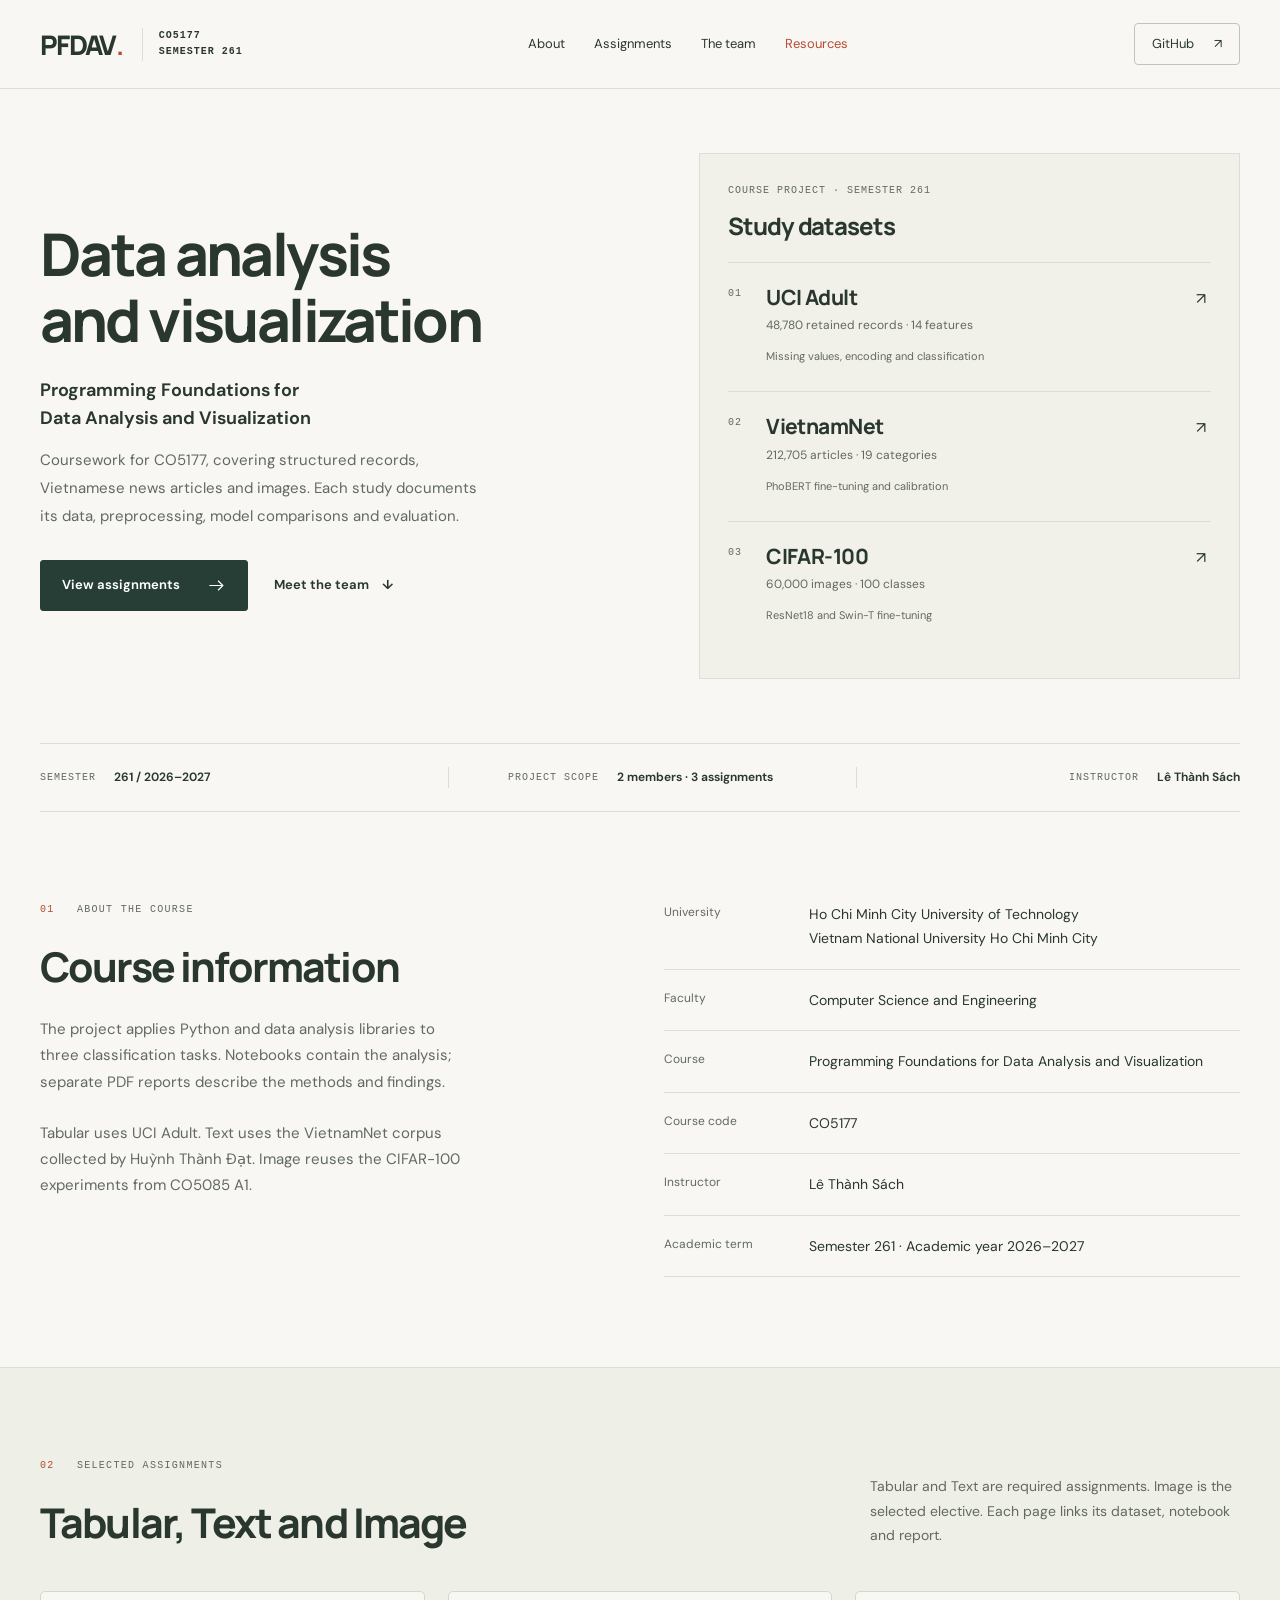
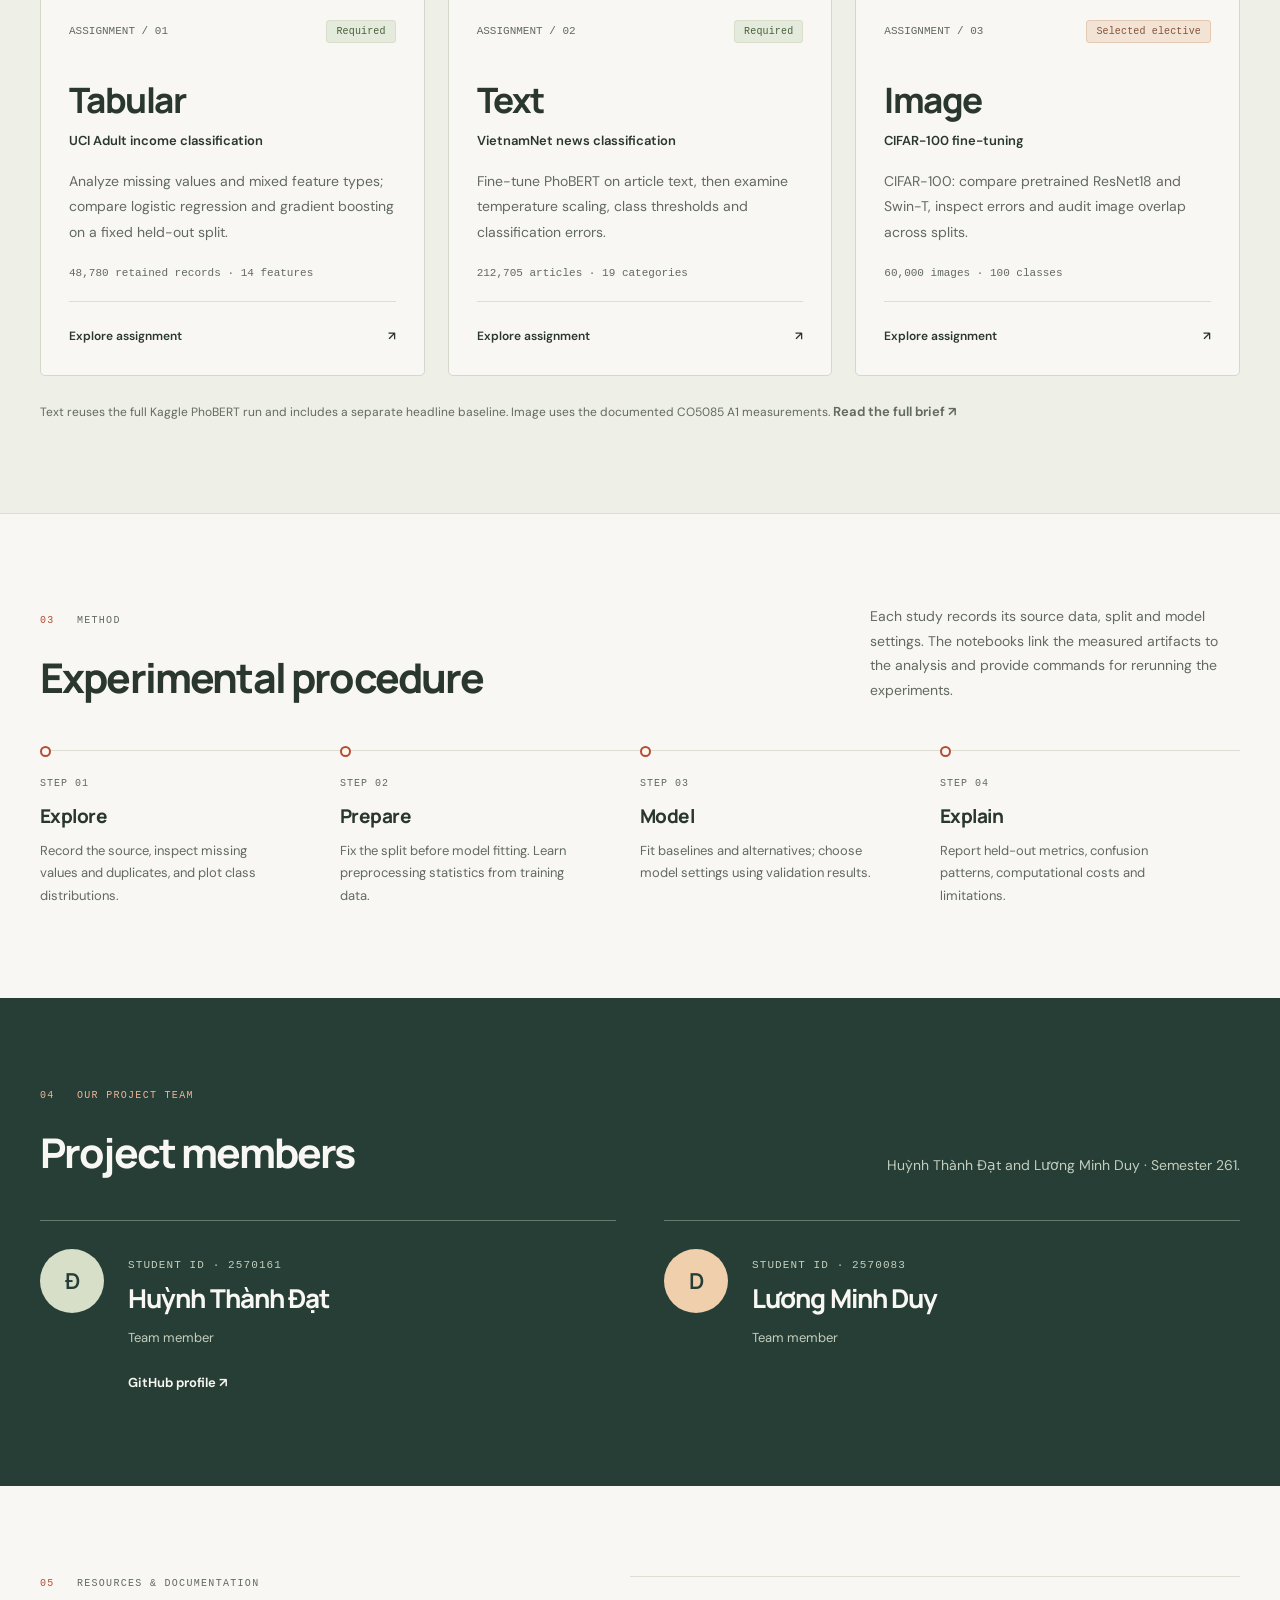
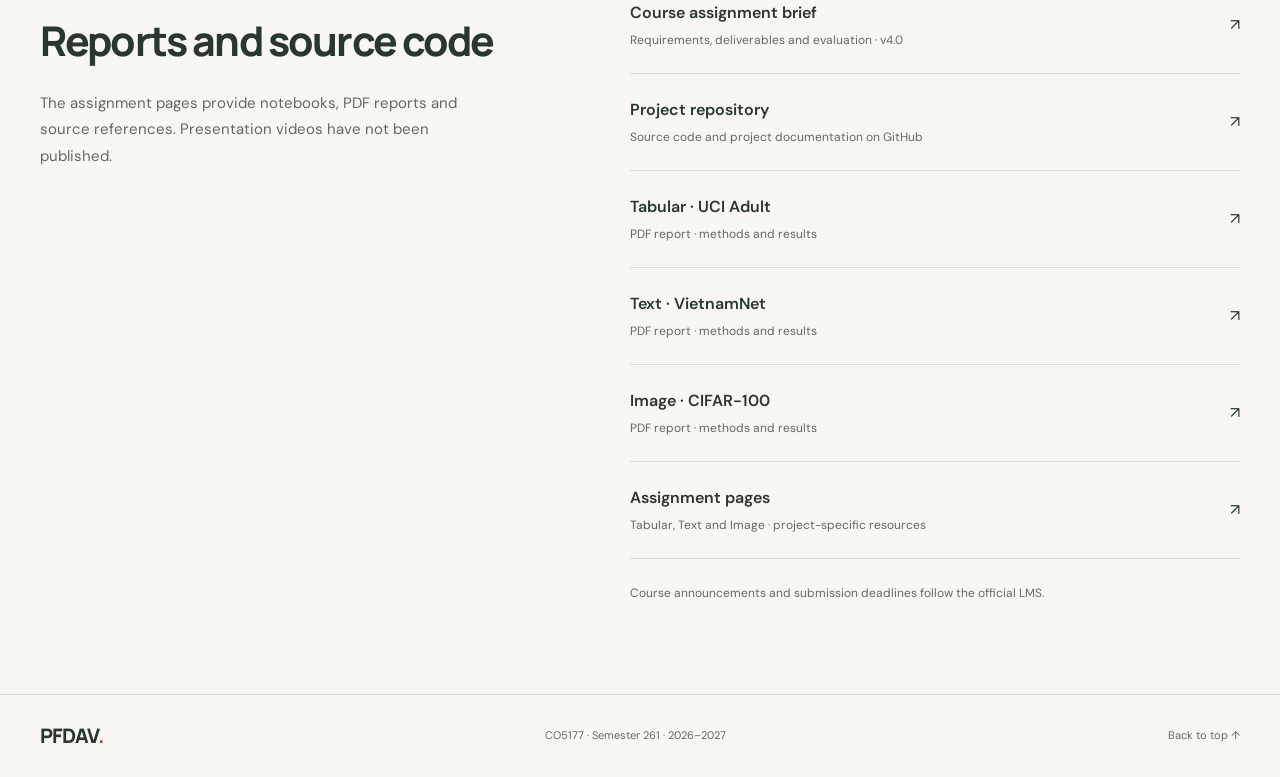
==== index.html @ 450f3631 "feat(text): reuse full PhoBERT notebook and calibration results" ====
<!doctype html>
<html lang="en">
<head>
<meta charset="utf-8"><meta name="viewport" content="width=device-width, initial-scale=1">
<title>CO5177 · Data analysis and visualization</title>
<meta name="description" content="A two-member course project exploring tabular, text and image data. Programming Foundations for Data Analysis and Visualization · CO5177 · Semester 261.">
<meta name="theme-color" content="#263e35"><meta property="og:title" content="CO5177 course project"><meta property="og:description" content="Tabular classification on UCI Adult, Vietnamese news classification on VietnamNet and image classification on CIFAR-100."><meta property="og:type" content="website"><meta property="og:url" content="https://dathuynh1108.github.io/CO5177-PFDAV/">
<link rel="icon" href="assets/favicon.svg" type="image/svg+xml"><link rel="stylesheet" href="assets/styles.css">
<script src="assets/site-config.js" defer></script><script src="assets/app.js" defer></script>
</head>
<body>
<a class="skip-link" href="#main">Skip to content</a>
<header class="site-header"><div class="container header-inner">
<a class="brand" href="index.html" aria-label="PFDAV home"><span class="wordmark">PFDAV<b>.</b></span><span class="brand-meta">CO5177<br>SEMESTER 261</span></a>
<button class="menu-toggle" type="button" aria-expanded="false" aria-controls="site-nav" aria-label="Open navigation">Menu <span class="menu-icon" aria-hidden="true"></span></button>
<nav class="main-nav" id="site-nav" aria-label="Main navigation"><a href="#about">About</a><a href="#assignments">Assignments</a><a href="#team">The team</a><a href="#resources">Resources</a></nav>
<a class="header-link" href="https://github.com/dathuynh1108/CO5177-PFDAV" target="_blank" rel="noopener noreferrer">GitHub <span aria-hidden="true">↗</span></a>
</div></header>
<main id="main">
<div class="container">
<section class="hero" aria-labelledby="hero-heading">
<div><h1 id="hero-heading">Data analysis<br>and visualization</h1><p class="hero-course">Programming Foundations for<br>Data Analysis and Visualization</p><p class="hero-copy">Coursework for CO5177, covering structured records, Vietnamese news articles and images. Each study documents its data, preprocessing, model comparisons and evaluation.</p><div class="hero-actions"><a class="button" href="#assignments">View assignments <svg class="arrow" viewBox="0 0 24 24" fill="none" stroke="currentColor" stroke-width="1.5" aria-hidden="true"><path d="M3 12h17m-6-6 6 6-6 6"/></svg></a><a class="text-link" href="#team">Meet the team <span aria-hidden="true">↓</span></a></div></div>
<aside class="study-overview" aria-label="Study datasets"><p class="mono">Course project · Semester 261</p><h2>Study datasets</h2><a class="study-row" href="assignments/tabular.html"><span class="mono">01</span><div><h3>UCI Adult</h3><p>48,780 retained records · 14 features</p><span>Missing values, encoding and classification</span></div><span aria-hidden="true">↗</span></a><a class="study-row" href="assignments/text.html"><span class="mono">02</span><div><h3>VietnamNet</h3><p>212,705 articles · 19 categories</p><span>PhoBERT fine-tuning and calibration</span></div><span aria-hidden="true">↗</span></a><a class="study-row" href="assignments/image.html"><span class="mono">03</span><div><h3>CIFAR-100</h3><p>60,000 images · 100 classes</p><span>ResNet18 and Swin-T fine-tuning</span></div><span aria-hidden="true">↗</span></a></aside>
</section>
<div class="meta-strip"><div><span class="mono">Semester</span><strong>261 / 2026–2027</strong></div><div><span class="mono">Project scope</span><strong>2 members · 3 assignments</strong></div><div><span class="mono">Instructor</span><strong>Lê Thành Sách</strong></div></div>
<section class="section intro-grid" id="about" aria-labelledby="about-heading"><div><span class="section-label"><span>01</span> About the course</span><h2 id="about-heading">Course information</h2><p class="section-description">The project applies Python and data analysis libraries to three classification tasks. Notebooks contain the analysis; separate PDF reports describe the methods and findings.</p><p class="section-description">Tabular uses UCI Adult. Text uses the VietnamNet corpus collected by Huỳnh Thành Đạt. Image reuses the CIFAR-100 experiments from CO5085 A1.</p></div><dl class="course-table"><div><dt>University</dt><dd>Ho Chi Minh City University of Technology<br>Vietnam National University Ho Chi Minh City</dd></div><div><dt>Faculty</dt><dd>Computer Science and Engineering</dd></div><div><dt>Course</dt><dd>Programming Foundations for Data Analysis and Visualization</dd></div><div><dt>Course code</dt><dd>CO5177</dd></div><div><dt>Instructor</dt><dd>Lê Thành Sách</dd></div><div><dt>Academic term</dt><dd>Semester 261 · Academic year 2026–2027</dd></div></dl></section>
</div>
<section class="section assignments-section" id="assignments" aria-labelledby="assignments-heading"><div class="container"><div class="section-top"><div><span class="section-label"><span>02</span> Selected assignments</span><h2 id="assignments-heading">Tabular, Text and Image</h2></div><p>Tabular and Text are required assignments. Image is the selected elective. Each page links its dataset, notebook and report.</p></div>
<div class="assignment-grid">
<a class="assignment-card" href="assignments/tabular.html"><div class="assignment-top"><span class="assignment-number">ASSIGNMENT / 01</span><span class="tag">Required</span></div><h3>Tabular</h3><div class="assignment-subtitle">UCI Adult income classification</div><p class="assignment-desc">Analyze missing values and mixed feature types; compare logistic regression and gradient boosting on a fixed held-out split.</p><div class="criteria">48,780 retained records · 14 features</div><div class="card-footer"><span>Explore assignment</span><span aria-hidden="true">↗</span></div></a>
<a class="assignment-card" href="assignments/text.html"><div class="assignment-top"><span class="assignment-number">ASSIGNMENT / 02</span><span class="tag">Required</span></div><h3>Text</h3><div class="assignment-subtitle">VietnamNet news classification</div><p class="assignment-desc">Fine-tune PhoBERT on article text, then examine temperature scaling, class thresholds and classification errors.</p><div class="criteria">212,705 articles · 19 categories</div><div class="card-footer"><span>Explore assignment</span><span aria-hidden="true">↗</span></div></a>
<a class="assignment-card" href="assignments/image.html"><div class="assignment-top"><span class="assignment-number">ASSIGNMENT / 03</span><span class="tag elective">Selected elective</span></div><h3>Image</h3><div class="assignment-subtitle">CIFAR-100 fine-tuning</div><p class="assignment-desc">CIFAR-100: compare pretrained ResNet18 and Swin-T, inspect errors and audit image overlap across splits.</p><div class="criteria">60,000 images · 100 classes</div><div class="card-footer"><span>Explore assignment</span><span aria-hidden="true">↗</span></div></a>
</div><p class="footnote">Text reuses the full Kaggle PhoBERT run and includes a separate headline baseline. Image uses the documented CO5085 A1 measurements. <a class="text-link" href="requirements.html">Read the full brief ↗</a></p></div></section>
<section class="section container" aria-labelledby="process-heading"><div class="section-top"><div><span class="section-label"><span>03</span> Method</span><h2 id="process-heading">Experimental procedure</h2></div><p>Each study records its source data, split and model settings. The notebooks link the measured artifacts to the analysis and provide commands for rerunning the experiments.</p></div><div class="workflow"><div class="workflow-item"><span class="mono">Step 01</span><h3>Explore</h3><p>Record the source, inspect missing values and duplicates, and plot class distributions.</p></div><div class="workflow-item"><span class="mono">Step 02</span><h3>Prepare</h3><p>Fix the split before model fitting. Learn preprocessing statistics from training data.</p></div><div class="workflow-item"><span class="mono">Step 03</span><h3>Model</h3><p>Fit baselines and alternatives; choose model settings using validation results.</p></div><div class="workflow-item"><span class="mono">Step 04</span><h3>Explain</h3><p>Report held-out metrics, confusion patterns, computational costs and limitations.</p></div></div></section>
<section class="section team-section" id="team" aria-labelledby="team-heading"><div class="container"><div class="section-top"><div><span class="section-label"><span>04</span> <span data-group-name>Our project team</span></span><h2 id="team-heading">Project members</h2></div><p>Huỳnh Thành Đạt and Lương Minh Duy · Semester 261.</p></div><div class="team-grid"><article class="member" data-member="2570161"><div class="avatar" aria-hidden="true">Đ</div><div><span class="mono">Student ID · 2570161</span><h3>Huỳnh Thành Đạt</h3><p class="member-role" data-role>Team member</p><div class="member-link" data-member-github><a class="text-link" href="https://github.com/dathuynh1108" target="_blank" rel="noopener noreferrer">GitHub profile ↗</a></div></div></article><article class="member" data-member="2570083"><div class="avatar" aria-hidden="true">D</div><div><span class="mono">Student ID · 2570083</span><h3>Lương Minh Duy</h3><p class="member-role" data-role>Team member</p><div class="member-link" data-member-github></div></div></article></div></div></section>
<section class="section container resources" id="resources" aria-labelledby="resources-heading"><div><span class="section-label"><span>05</span> Resources & documentation</span><h2 id="resources-heading">Reports and source code</h2><p class="section-description">The assignment pages provide notebooks, PDF reports and source references. Presentation videos have not been published.</p></div><div><div class="resource-list"><a class="resource-link" href="requirements.html"><div><span class="resource-title">Course assignment brief</span><p>Requirements, deliverables and evaluation · v4.0</p></div><span aria-hidden="true">↗</span></a><a class="resource-link" href="https://github.com/dathuynh1108/CO5177-PFDAV" target="_blank" rel="noopener noreferrer"><div><span class="resource-title">Project repository</span><p>Source code and project documentation on GitHub</p></div><span aria-hidden="true">↗</span></a><a class="resource-link" href="reports/tabular/tabular.pdf"><div><span class="resource-title">Tabular · UCI Adult</span><p>PDF report · methods and results</p></div><span aria-hidden="true">↗</span></a><a class="resource-link" href="reports/text/text.pdf"><div><span class="resource-title">Text · VietnamNet</span><p>PDF report · methods and results</p></div><span aria-hidden="true">↗</span></a><a class="resource-link" href="reports/image/image.pdf"><div><span class="resource-title">Image · CIFAR-100</span><p>PDF report · methods and results</p></div><span aria-hidden="true">↗</span></a><a class="resource-link" href="#assignments"><div><span class="resource-title">Assignment pages</span><p>Tabular, Text and Image · project-specific resources</p></div><span aria-hidden="true">↗</span></a></div><p class="closing-note">Course announcements and submission deadlines follow the official LMS.</p></div></section>
</main><footer class="site-footer"><div class="container footer-inner"><a class="footer-brand" href="index.html">PFDAV<span>.</span></a><p>CO5177 · Semester 261 · 2026–2027</p><a href="#main">Back to top ↑</a></div></footer>
</body></html>
---- assets/styles.css ----
@import url('https://fonts.googleapis.com/css2?family=DM+Sans:wght@400;450;500;550;600;650;700&family=Manrope:wght@400;500;600;650;700;750;800&family=Lora:ital,wght@1,400;1,500&display=swap');
:root{--paper:#f8f7f3;--ink:#29372f;--muted:#626a60;--line:#dcded3;--green:#263e35;--rust:#b74c32;--sage:#e2e9d9;--sand:#f3e6d3;--white:#fff;--mono:ui-monospace,SFMono-Regular,Consolas,monospace;--sans:'DM Sans',Arial,sans-serif;--display:'Manrope',Arial,sans-serif;--serif:'Lora',Georgia,serif;--width:1216px}
*{box-sizing:border-box}html{scroll-behavior:smooth;scroll-padding-top:110px}body{margin:0;background:var(--paper);color:var(--ink);font-family:var(--sans);font-size:16px;line-height:1.75;-webkit-font-smoothing:antialiased}a{color:inherit;text-decoration:none}button{font:inherit}button,a{-webkit-tap-highlight-color:transparent}a,button{touch-action:manipulation}a:focus-visible,button:focus-visible,summary:focus-visible{outline:3px solid var(--rust);outline-offset:5px}::selection{background:#d9e3cb}h1,h2,h3,h4,p{margin:0}h1,h2,h3,h4{font-family:var(--display);font-weight:750;line-height:1.2;letter-spacing:-.045em}h1{font-size:clamp(48px,5.3vw,76px);line-height:1.13}h2{font-size:clamp(32px,3.2vw,46px)}h3{font-size:27px}em{font-family:var(--serif);font-weight:400}p{color:var(--muted)}svg{vertical-align:middle;flex-shrink:0}.container{width:min(var(--width),calc(100% - 80px));margin-inline:auto}.skip-link{position:fixed;top:-100px;left:20px;background:var(--green);color:white;padding:12px 20px;z-index:100}.skip-link:focus{top:12px}.site-header{position:sticky;top:0;z-index:30;background:rgba(248,247,243,.97);border-bottom:1px solid var(--line);backdrop-filter:blur(12px)}.header-inner{min-height:88px;display:flex;align-items:center;justify-content:space-between;gap:24px}.brand{display:flex;align-items:center;gap:20px}.wordmark{font:800 27px/1 var(--display);letter-spacing:-1.7px}.wordmark b{color:var(--rust)}.brand-meta{padding-left:16px;border-left:1px solid var(--line);font:600 10px/1.65 var(--mono);letter-spacing:.1em}.main-nav{display:flex;align-items:center;gap:29px;font-size:13px}.main-nav a{padding-block:9px;position:relative}.main-nav a:hover,.main-nav a[aria-current]{color:var(--rust)}.header-link{font-size:13px;border:1px solid #bfc5b9;padding:9px 17px;border-radius:4px;display:flex;align-items:center;gap:20px}.header-link:hover{background:var(--green);color:white}.menu-toggle{display:none}.arrow{width:19px;height:19px;display:inline-block}.hero{display:grid;grid-template-columns:1fr 1fr;gap:48px;align-items:center;min-height:577px;padding-block:70px 56px}.hero h1 em{color:var(--rust);display:block;line-height:1.35}.hero-course{font-size:18px;line-height:1.6;font-weight:650;max-width:450px;color:var(--ink);margin-top:22px}.hero-copy{max-width:455px;margin-top:14px;font-size:15px;line-height:1.85}.hero-actions{display:flex;align-items:center;gap:26px;margin-top:30px}.button{display:inline-flex;align-items:center;justify-content:center;gap:27px;padding:13px 21px;min-height:48px;background:var(--green);color:white;border:1px solid var(--green);border-radius:3px;font-size:13px;font-weight:650;transition:background .2s,transform .2s}.button:hover{background:#365344;transform:translateY(-2px)}.button.secondary{background:transparent;color:var(--ink);border-color:var(--line)}.button.secondary:hover{background:var(--sage)}.text-link{font-size:13px;font-weight:650;display:inline-flex;align-items:center;gap:13px;text-underline-offset:5px}.text-link:hover{text-decoration:underline}.hero-art{height:455px;position:relative;isolation:isolate}.orbit{position:absolute;width:370px;height:370px;border:1px solid #cad1bf;border-radius:50%;left:75px;top:38px}.orbit:before,.orbit:after{content:'';position:absolute;inset:27px;border:1px solid #d8ddcf;border-radius:50%}.orbit:after{inset:57px}.art-grid{position:absolute;inset:16px 12px;background-image:radial-gradient(#ced4c5 .7px,transparent .7px);background-size:19px 19px;opacity:.6;mask-image:radial-gradient(ellipse,black 10%,transparent 69%)}.data-card{position:absolute;width:210px;height:265px;border:1px solid;border-radius:5px;padding:20px;box-shadow:0 14px 18px -17px #29372f70;display:flex;flex-direction:column;justify-content:space-between;transition:transform .35s}.art-label{font:10px/1.4 var(--mono);display:flex;justify-content:space-between}.art-caption{padding-top:14px;border-top:1px solid currentColor;font:8px/1.6 var(--mono);letter-spacing:.06em}.card-tabular{top:52px;left:19px;background:var(--sage);border-color:#becdb2;color:#3e583e;transform:rotate(-12deg)}.card-text{top:13px;right:11px;background:var(--sand);border-color:#dec5a3;color:#775434;transform:rotate(10deg)}.card-image{width:222px;height:252px;top:189px;left:190px;background:#b55135;border-color:#a84830;color:#fff1db;transform:rotate(-3deg);z-index:2}.hero-art:hover .card-tabular{transform:rotate(-15deg) translate(-3px,-4px)}.hero-art:hover .card-text{transform:rotate(13deg) translate(3px,-4px)}.hero-art:hover .card-image{transform:rotate(0deg) translateY(-4px)}.table-art{display:grid;grid-template-columns:repeat(4,1fr);gap:4px;transform:translateY(4px)}.table-art i{height:18px;background:#b4c6a5}.table-art i:nth-child(4n+1){background:#7b9670}.table-art i:nth-child(7),.table-art i:nth-child(14){background:transparent;border:1px dashed #a7b79c}.text-art{font:italic 100px/1 var(--serif);text-align:center;letter-spacing:-.08em}.text-lines{height:3px;width:80%;background:linear-gradient(to right,#b68e62 24%,transparent 24% 28%,#b68e62 28% 73%,transparent 73% 77%,#b68e62 77%);margin:0 auto 12px}.pixel-art{display:grid;grid-template-columns:repeat(7,1fr);gap:3px;width:123px;margin:10px auto}.pixel-art i{height:15px;background:#c2684d}.pixel-art i:nth-child(10),.pixel-art i:nth-child(11),.pixel-art i:nth-child(12),.pixel-art i:nth-child(16),.pixel-art i:nth-child(20),.pixel-art i:nth-child(23),.pixel-art i:nth-child(27),.pixel-art i:nth-child(31),.pixel-art i:nth-child(32),.pixel-art i:nth-child(33),.pixel-art i:nth-child(38),.pixel-art i:nth-child(45){background:#f9d8ae}.art-note{position:absolute;bottom:6px;left:7px;font:9px/1.9 var(--mono);letter-spacing:.1em}.art-star{position:absolute;right:17px;bottom:8px;width:47px;height:47px;color:var(--rust)}.meta-strip{display:grid;grid-template-columns:1fr 1fr 1fr;border-block:1px solid var(--line);padding:23px 0;gap:24px;font-size:12px}.meta-strip>div{display:flex;gap:18px;align-items:center}.meta-strip>div+div{border-left:1px solid var(--line);justify-content:center}.meta-strip>div:last-child{justify-content:flex-end}.mono{font-family:var(--mono);text-transform:uppercase;letter-spacing:.1em;font-size:10px;color:var(--muted)}.meta-strip strong{font-weight:650}.section{padding-block:90px}.section-label{font:10px/1.5 var(--mono);letter-spacing:.13em;text-transform:uppercase;color:var(--muted);margin-bottom:25px;display:block}.section-label span{color:var(--rust);margin-right:15px}.intro-grid{display:grid;grid-template-columns:1fr 1.05fr;gap:75px}.section-description{max-width:420px;margin-top:25px;font-size:15px}.course-table{margin:0}.course-table>div{display:grid;grid-template-columns:130px 1fr;padding:18px 0;border-bottom:1px solid var(--line);gap:15px}.course-table>div:first-child{padding-top:0}.course-table dt{font-size:12px;color:var(--muted)}.course-table dd{margin:0;font-size:14px}.assignments-section{background:#eeefe7;border-block:1px solid var(--line)}.section-top{display:flex;justify-content:space-between;align-items:flex-end;gap:48px;margin-bottom:43px}.section-top p{max-width:370px;font-size:14px}.assignment-grid{display:grid;grid-template-columns:repeat(3,1fr);gap:23px}.assignment-card{background:var(--paper);padding:28px;border:1px solid #d3d8cb;border-radius:5px;position:relative;display:flex;flex-direction:column;min-height:377px;transition:transform .2s,box-shadow .2s,border-color .2s}.assignment-card:hover{transform:translateY(-5px);border-color:#a0af99;box-shadow:0 14px 26px -20px #263e3555}.assignment-top{display:flex;align-items:center;justify-content:space-between;margin-bottom:36px}.assignment-number{font:11px var(--mono);color:var(--muted)}.tag{font:10px var(--mono);letter-spacing:.015em;border:1px solid #d7decc;background:#e5ebdc;color:#47603a;border-radius:3px;padding:5px 9px;white-space:nowrap}.tag.elective{background:#f2e3d4;border-color:#e4c9b3;color:#86533a}.assignment-card h3{font-size:35px;margin-bottom:9px}.assignment-subtitle{font-size:13px;color:var(--ink);font-weight:600;margin-bottom:17px}.assignment-desc{font-size:14px;line-height:1.8}.card-footer{display:flex;align-items:center;justify-content:space-between;gap:12px;margin-top:auto;padding-top:24px;border-top:1px solid var(--line);font-size:12px;font-weight:600}.assignment-card .criteria{font:11px var(--mono);margin-block:22px;color:var(--muted)}.footnote{font-size:12px;line-height:1.8;color:var(--muted);margin-top:24px}.workflow{display:grid;grid-template-columns:repeat(4,1fr);margin-top:48px;border-top:1px solid var(--line)}.workflow-item{padding:24px 25px 0 0;position:relative}.workflow-item:before{content:'';width:7px;height:7px;border:2px solid var(--rust);border-radius:50%;background:var(--paper);position:absolute;top:-5px}.workflow-item .mono{display:block;margin-bottom:12px}.workflow-item h3{font-size:19px;letter-spacing:-.03em;margin-bottom:12px}.workflow-item p{font-size:13px;max-width:235px}.team-section{background:var(--green);color:var(--paper)}.team-section p,.team-section .section-label{color:#c4cebe}.team-section .section-label span{color:#efb299}.team-grid{display:grid;grid-template-columns:1fr 1fr;gap:48px}.member{border-top:1px solid #66796a;padding-top:28px;display:grid;grid-template-columns:64px 1fr;gap:24px}.avatar{width:64px;height:64px;background:#d7dfc9;border-radius:50%;display:flex;align-items:center;justify-content:center;color:var(--green);font:650 22px var(--display);letter-spacing:-1px}.member:nth-child(2) .avatar{background:#f0cfad}.member .mono{color:#c4cebe;font-size:11px}.member h3{font-size:26px;margin-top:6px;letter-spacing:-.035em}.member-role{margin-top:13px;font-size:13px;max-width:360px}.member-link{margin-top:18px;min-height:23px}.member-link:empty{display:none}.resources{display:grid;grid-template-columns:.9fr 1.1fr;gap:90px}.resource-list{border-top:1px solid var(--line)}.resource-link{padding:22px 0;border-bottom:1px solid var(--line);display:flex;justify-content:space-between;align-items:center;gap:30px}.resource-link:hover .resource-title{color:var(--rust)}.resource-title{font-size:16px;font-weight:600}.resource-link p{font-size:12px;margin-top:3px}.closing-note{margin-top:24px;font-size:12px}.site-footer{border-top:1px solid var(--line);padding-block:27px}.footer-inner{display:flex;justify-content:space-between;align-items:center;gap:30px;font-size:11px;color:var(--muted)}.footer-brand{font:800 20px var(--display);letter-spacing:-1px;color:var(--ink)}.footer-brand span{color:var(--rust)}.footer-inner a:hover{color:var(--rust)}.breadcrumb{display:flex;gap:12px;align-items:center;font-size:12px;color:var(--muted);padding-top:36px;flex-wrap:wrap}.breadcrumb a:hover{text-decoration:underline}.detail-hero{padding-block:42px 54px;border-bottom:1px solid var(--line);display:grid;grid-template-columns:1.1fr .8fr;gap:80px;align-items:end}.detail-hero h1{font-size:clamp(47px,5vw,70px);margin-block:18px 22px}.detail-hero h1 em{display:block;color:var(--rust);font-size:.8em;margin-top:8px}.detail-hero p{font-size:16px;max-width:650px}.detail-meta{padding:23px 26px;border-left:2px solid #b6c5a8;background:#eceee4}.detail-meta p{font-size:12px;margin-top:7px}.detail-meta strong{display:block;font-size:14px;margin-top:10px}.detail-layout{display:grid;grid-template-columns:230px 1fr;gap:80px;padding-block:55px 85px}.detail-aside{align-self:start;position:sticky;top:125px}.detail-aside .mono{display:block;margin-bottom:18px}.detail-aside a{display:block;font-size:13px;padding:9px 0}.detail-aside a:hover{color:var(--rust)}.detail-content{min-width:0}.detail-section{padding-bottom:45px;margin-bottom:42px;border-bottom:1px solid var(--line);scroll-margin-top:115px}.detail-section:last-child{border-bottom:0;padding-bottom:0;margin-bottom:0}.detail-section h2{font-size:30px;margin-bottom:19px}.detail-section h3{font-size:19px;letter-spacing:-.02em;margin-block:25px 10px}.detail-section p{font-size:15px;margin-block:12px}.detail-section ul,.detail-section ol{padding-left:23px;color:var(--muted);font-size:14px}.detail-section li{padding-left:6px;margin-block:10px}.detail-section strong{color:var(--ink);font-weight:600}.specs{display:grid;grid-template-columns:repeat(3,1fr);gap:20px;margin:28px 0}.spec{border-left:2px solid #b7c8a9;padding-left:17px}.spec strong{display:block;font:650 25px var(--display);letter-spacing:-.04em}.spec span{font-size:12px;color:var(--muted)}.notice{background:#eeefe7;padding:19px 23px;border-left:2px solid #8f9f80;margin-top:23px;font-size:13px;color:var(--muted)}.notice strong{display:block;margin-bottom:5px}.deliverable-row{display:flex;justify-content:space-between;align-items:center;gap:25px;padding:18px 0;border-top:1px solid var(--line)}.deliverable-row strong{font-size:14px}.deliverable-row p{font-size:12px;margin:3px 0 0}.pending{font:11px var(--mono);color:#72796c;white-space:nowrap}.detail-members{display:flex;gap:45px;flex-wrap:wrap;font-size:14px}.detail-members small{display:block;font:11px var(--mono);color:var(--muted);margin-top:6px}.next-assignment{background:var(--green);color:var(--paper);padding:29px 32px;display:flex;justify-content:space-between;align-items:center;margin-bottom:70px;gap:24px;border-radius:4px}.next-assignment p{color:#cbd4c4;font-size:12px}.next-assignment h3{font-size:23px;margin-top:5px}.next-assignment:hover{background:#365344}.rubric{width:100%;border-collapse:collapse;font-size:14px}.rubric caption{text-align:left;color:var(--muted);font-size:12px;margin-bottom:14px}.rubric th,.rubric td{padding:14px 8px;border-bottom:1px solid var(--line);text-align:left}.rubric th{font-size:12px}.rubric td:last-child,.rubric th:last-child{text-align:right;white-space:nowrap}.rubric tfoot{font-weight:700}.source-note{font-size:12px!important}.small-links{display:flex;gap:23px;flex-wrap:wrap;margin-top:26px}
@media(min-width:1441px){.hero-art{transform:translateX(8px)}}
@media(max-width:1100px){.container{width:calc(100% - 56px)}.hero{gap:20px}.hero-art{transform:scale(.84);transform-origin:center right;margin-left:-60px}.main-nav{gap:20px}.brand-meta{display:none}.intro-grid{gap:45px}.resources{gap:50px}.assignment-card{padding:23px}.detail-layout{gap:45px;grid-template-columns:190px 1fr}.hero-actions{gap:18px}.detail-hero{gap:40px}}
@media(max-width:800px){html{scroll-padding-top:100px}.container{width:calc(100% - 40px)}.header-inner{min-height:74px;gap:15px;flex-wrap:wrap;padding-block:15px}.wordmark{font-size:25px}.brand-meta{display:block;font-size:9px}.header-link{display:none}.main-nav{width:100%;flex-wrap:wrap;justify-content:center;gap:10px 26px;font-size:14px;padding:8px 0}.js .main-nav{display:none}.js .main-nav.is-open{display:flex;flex-direction:column;align-items:stretch;gap:0;padding-top:13px;border-top:1px solid var(--line)}.js .main-nav a{padding:12px 8px}.js .menu-toggle{display:flex;align-items:center;gap:9px;border:1px solid #c4cabd;background:transparent;border-radius:4px;padding:8px 12px;font-size:12px;color:var(--ink);min-height:42px}.menu-icon{width:15px;height:12px;border-block:1px solid currentColor;position:relative}.menu-icon:after{content:'';position:absolute;left:0;right:0;top:5px;border-top:1px solid currentColor}.hero{padding-top:49px;grid-template-columns:minmax(0,1fr);gap:28px;padding-bottom:25px}.hero h1{font-size:64px;max-width:570px}.hero-course{max-width:460px;font-size:17px}.hero-copy{max-width:520px}.hero-art{width:540px;max-width:100%;height:450px;margin:5px auto 0;transform:none}.meta-strip{gap:12px;padding-block:19px}.meta-strip>div{flex-direction:column;gap:5px;align-items:flex-start}.meta-strip>div+div{padding-left:16px}.meta-strip>div:last-child{justify-content:flex-start}.section{padding-block:62px}.intro-grid{grid-template-columns:1fr;gap:35px}.section-description{max-width:600px}.course-table>div{grid-template-columns:125px 1fr}.section-top{gap:22px;align-items:flex-start;flex-direction:column;margin-bottom:30px}.section-top p{max-width:570px}.assignment-grid{grid-template-columns:1fr;gap:16px}.assignment-card{padding:25px;min-height:0}.assignment-top{margin-bottom:20px}.assignment-card .criteria{margin-block:16px}.assignment-card h3{font-size:31px}.card-footer{padding-top:16px}.workflow{grid-template-columns:repeat(2,1fr);gap:32px 20px}.workflow-item:nth-child(n+3):before{display:none}.workflow-item:nth-child(n+3){padding-top:0}.team-grid{gap:33px;grid-template-columns:1fr}.member{gap:20px}.resources{grid-template-columns:1fr;gap:32px}.footer-inner{align-items:flex-start;flex-wrap:wrap;gap:14px}.detail-hero{grid-template-columns:1fr;gap:30px;padding-block:32px 36px}.detail-meta{max-width:500px}.detail-layout{grid-template-columns:1fr;gap:32px;padding-top:28px}.detail-aside{position:static;border-bottom:1px solid var(--line);padding-bottom:17px}.detail-aside .mono{margin-bottom:8px}.detail-aside a{display:inline-block;margin-right:22px;font-size:12px}.detail-section{padding-bottom:30px;margin-bottom:30px}.detail-hero h1{font-size:53px}.next-assignment{margin-bottom:45px}.specs{gap:14px}.detail-section h2{font-size:28px}}
@media(max-width:480px){.container{width:calc(100% - 36px)}h2{font-size:33px}.brand{gap:15px}.brand-meta{padding-left:12px}.hero{padding-top:38px;gap:12px}.hero h1{font-size:52px}.hero-course{font-size:16px;margin-top:18px}.hero-copy{font-size:14px}.hero-actions{gap:19px;margin-top:25px}.hero-actions .button{gap:18px;padding:12px 15px;font-size:12px}.hero-actions .text-link{font-size:12px;gap:7px}.hero-art{height:335px;margin-top:16px}.orbit{width:264px;height:264px;left:34px;top:31px}.data-card{width:139px;height:184px;padding:13px}.card-tabular{left:8px;top:51px}.card-text{right:8px;top:14px}.card-image{width:156px;height:179px;left:120px;top:139px}.art-label{font-size:7px}.art-caption{font-size:5.5px;padding-top:8px}.table-art{gap:3px}.table-art i{height:12px}.text-art{font-size:66px}.text-lines{height:2px;margin-bottom:6px}.pixel-art{width:86px;gap:2px;margin:7px auto}.pixel-art i{height:10px}.art-note{font-size:6.5px;bottom:8px;left:1px}.art-star{width:32px;height:32px;right:6px;bottom:5px}.meta-strip{grid-template-columns:1fr 1fr;font-size:11px;gap:14px}.meta-strip>div:last-child{grid-column:1/-1;border-left:0;border-top:1px solid var(--line);padding:11px 0 0;flex-direction:row;gap:13px;align-items:center}.mono{font-size:9px}.section{padding-block:51px}.section-label{margin-bottom:19px}.course-table>div{grid-template-columns:95px 1fr;gap:16px;padding-block:15px}.course-table dd{font-size:13px}.workflow{gap:27px 17px;margin-top:35px}.workflow-item{padding-right:0}.workflow-item h3{font-size:17px}.workflow-item p{font-size:12px}.member{grid-template-columns:49px 1fr;gap:18px}.avatar{width:49px;height:49px;font-size:18px}.member h3{font-size:23px}.member-role{font-size:12px}.footer-inner{font-size:10px}.footer-inner>p{width:100%;order:3}.detail-hero h1{font-size:47px}.detail-hero p{font-size:14px}.detail-hero h1 em{font-size:.73em}.specs{grid-template-columns:1fr;gap:18px}.spec strong{font-size:23px;display:inline-block;min-width:90px}.spec span{display:inline}.deliverable-row{align-items:flex-start;gap:17px;flex-wrap:wrap}.detail-layout{padding-bottom:48px}.pending{font-size:10px}.next-assignment{padding:23px}.notice{padding:17px 18px}.detail-members{gap:22px}.rubric{font-size:12px}.rubric th,.rubric td{padding-inline:3px}}
@media(prefers-reduced-motion:reduce){html{scroll-behavior:auto}*,*:before,*:after{animation:none!important;transition:none!important}.hero-art:hover .card-tabular{transform:rotate(-12deg)}.hero-art:hover .card-text{transform:rotate(10deg)}.hero-art:hover .card-image{transform:rotate(-3deg)}}
@media print{body{background:white;color:#111;font-size:11pt}.site-header,.hero-art,.detail-aside,.hero-actions,.next-assignment,.menu-toggle,.skip-link{display:none!important}.container{width:100%}.hero,.intro-grid,.detail-hero,.detail-layout,.resources{display:block;padding:20px 0}.section{padding:24px 0}.assignment-grid{gap:12px}.assignment-card{padding:16px;min-height:0;break-inside:avoid}.team-section{background:white;color:#111}.team-section p,.team-section .mono{color:#444}.team-section .avatar{display:none}.member{display:block}.workflow-item,.detail-section,.member{break-inside:avoid}.site-footer{margin-top:20px}.detail-content{width:100%}h1{font-size:36pt}h2{font-size:23pt}h3{font-size:18pt}a{text-decoration:underline}.detail-meta{margin-top:20px}}

.results-scroll{overflow-x:auto;margin-block:20px}.image-results{min-width:510px}.image-results th[scope="row"]{font-weight:500}

/* Course overview uses the measured datasets rather than decorative sample cards. */
.hero{grid-template-columns:minmax(0,1.1fr) minmax(0,1fr);align-items:center;gap:64px;padding-block:64px}.hero h1{font-size:clamp(42px,4.6vw,64px);letter-spacing:-.045em}.study-overview{border:1px solid var(--line);padding:28px;background:#f1f0e9}.study-overview>h2{font-size:24px;margin:12px 0 22px}.study-row{display:grid;grid-template-columns:24px minmax(0,1fr) 15px;gap:14px;padding:22px 0;border-top:1px solid var(--line)}.study-row h3{font-size:21px;letter-spacing:-.025em}.study-row p{font-size:12px;margin:5px 0}.study-row div>span{font-size:11px;color:var(--muted)}.study-row:hover h3{color:var(--rust)}
@media(max-width:800px){.hero{grid-template-columns:1fr;gap:32px;padding-block:38px}.study-overview{padding:22px}.hero h1{font-size:clamp(42px,8vw,60px)}}
@media print{.study-overview{background:white;margin-top:24px}.hero{display:block}}

/* Measured study figures retain their intrinsic aspect ratio. */
.experiment-figure{margin:2rem 0}.experiment-figure img{display:block;width:100%;height:auto}.experiment-figure figcaption{margin-top:.8rem;font-size:.875rem;line-height:1.65;color:var(--muted,#657068)}
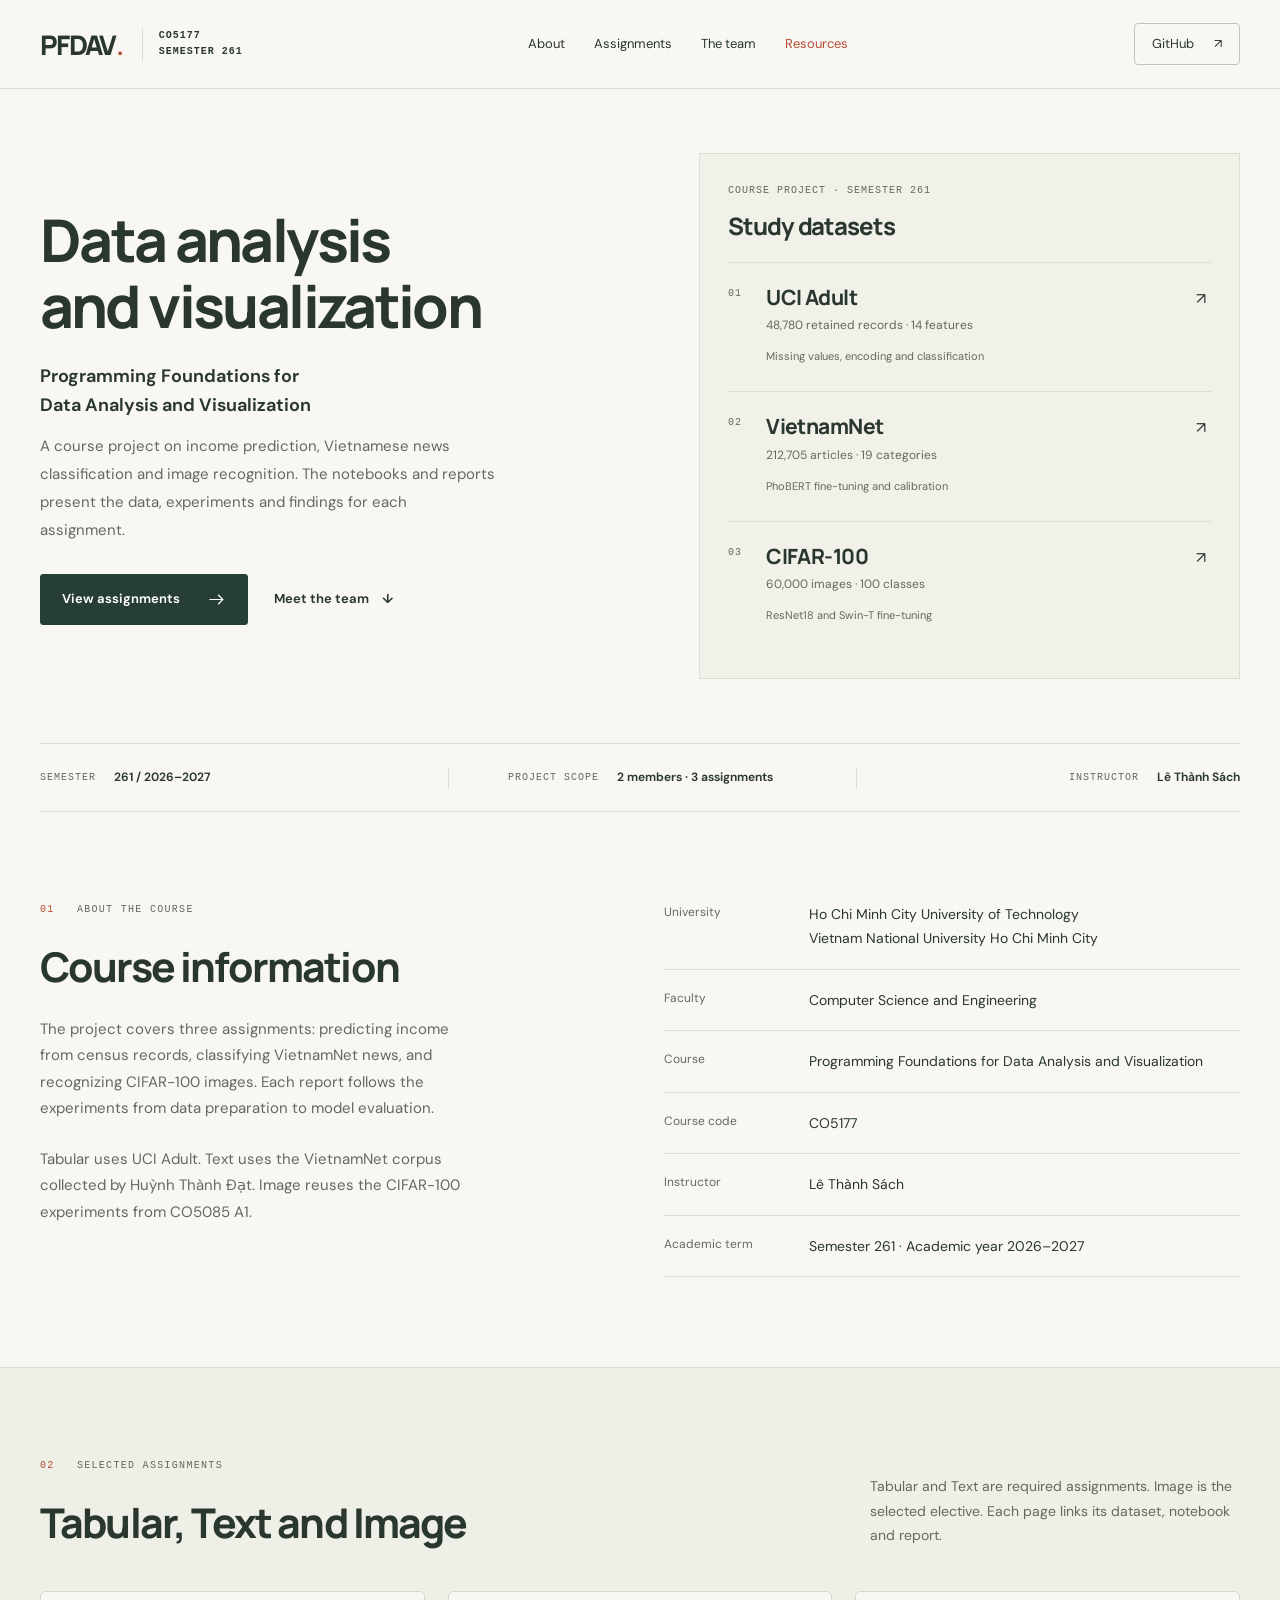
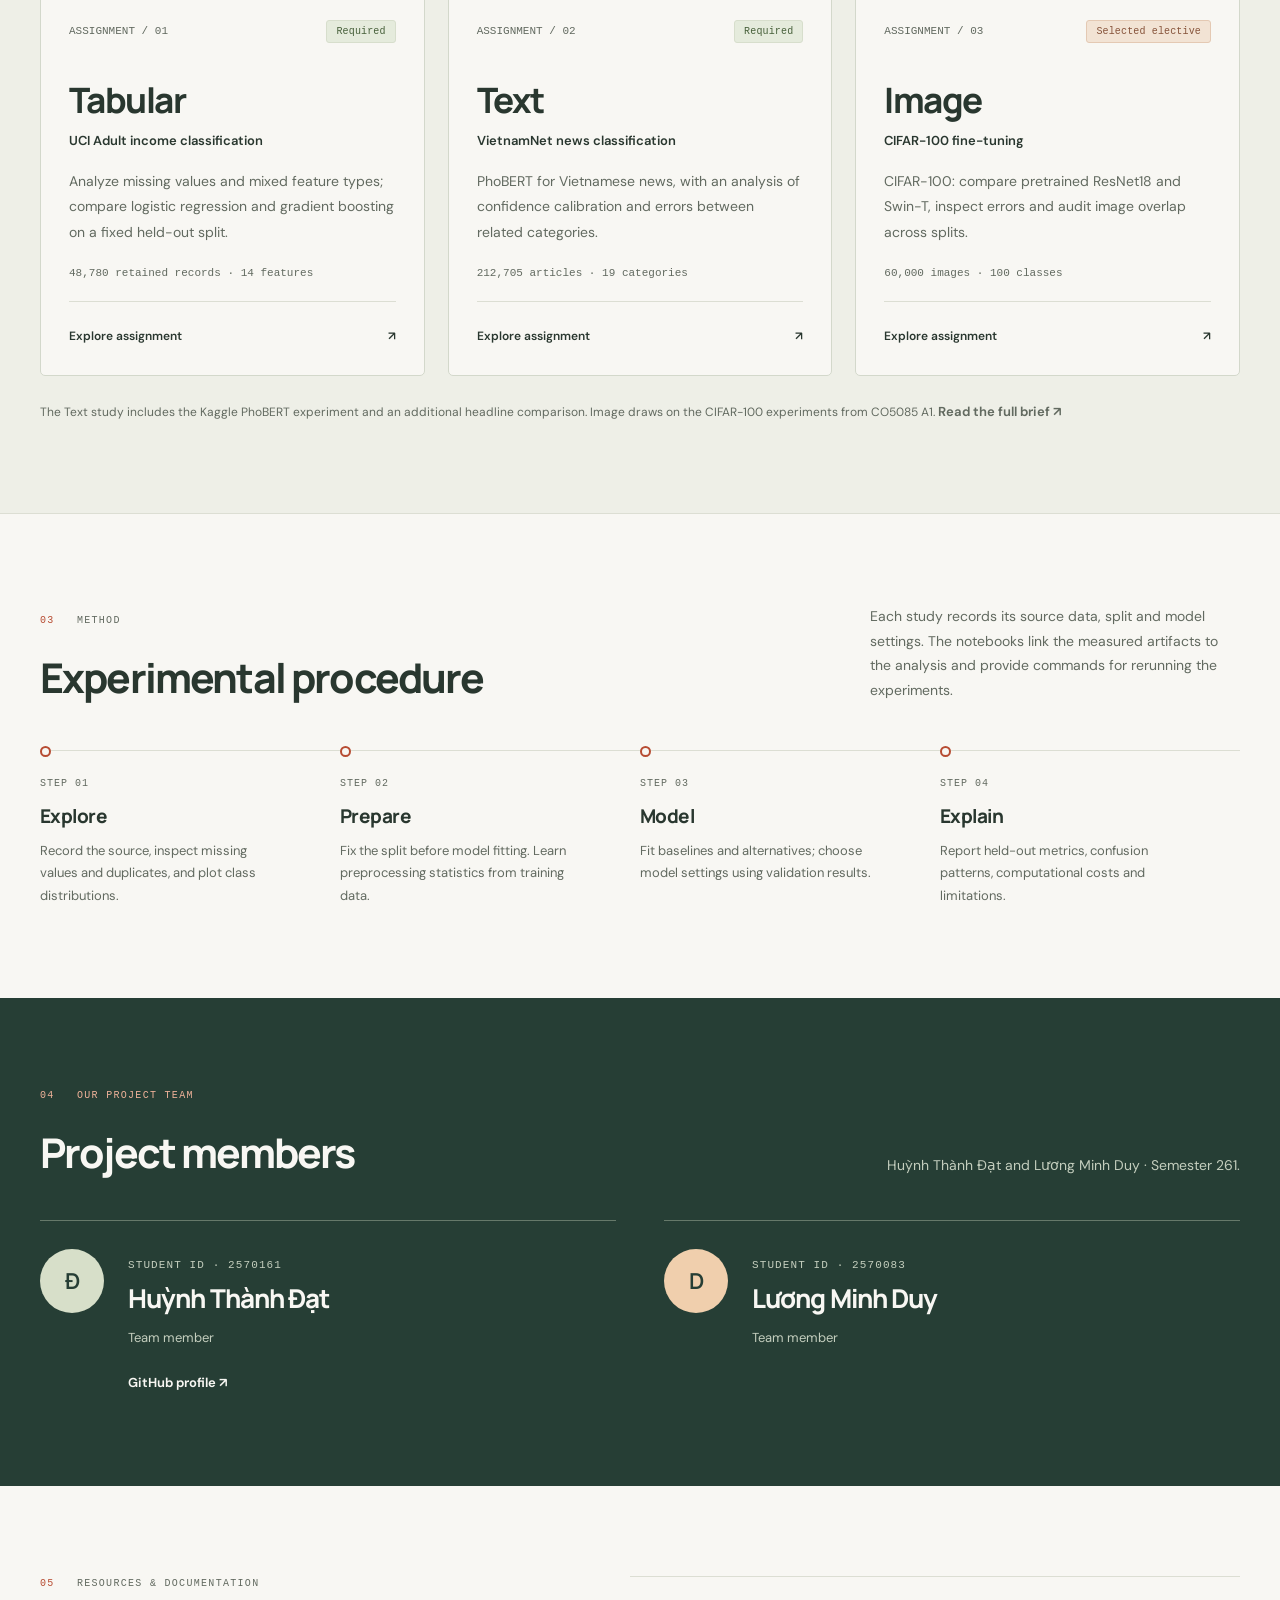
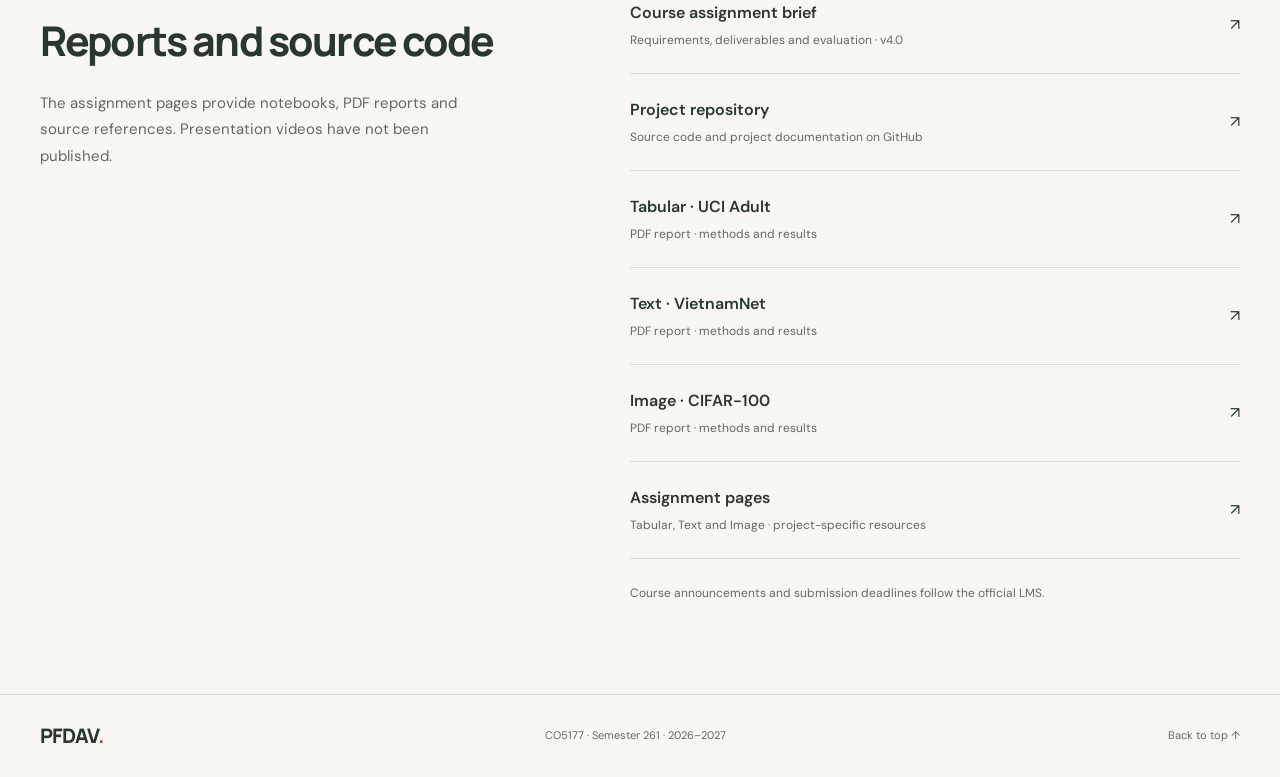
==== commit 4f8c504f: "docs(text): improve report prose and website copy" ====
--- a/index.html
+++ b/index.html
@@ -19,18 +19,18 @@
 <main id="main">
 <div class="container">
 <section class="hero" aria-labelledby="hero-heading">
-<div><h1 id="hero-heading">Data analysis<br>and visualization</h1><p class="hero-course">Programming Foundations for<br>Data Analysis and Visualization</p><p class="hero-copy">Coursework for CO5177, covering structured records, Vietnamese news articles and images. Each study documents its data, preprocessing, model comparisons and evaluation.</p><div class="hero-actions"><a class="button" href="#assignments">View assignments <svg class="arrow" viewBox="0 0 24 24" fill="none" stroke="currentColor" stroke-width="1.5" aria-hidden="true"><path d="M3 12h17m-6-6 6 6-6 6"/></svg></a><a class="text-link" href="#team">Meet the team <span aria-hidden="true">↓</span></a></div></div>
+<div><h1 id="hero-heading">Data analysis<br>and visualization</h1><p class="hero-course">Programming Foundations for<br>Data Analysis and Visualization</p><p class="hero-copy">A course project on income prediction, Vietnamese news classification and image recognition. The notebooks and reports present the data, experiments and findings for each assignment.</p><div class="hero-actions"><a class="button" href="#assignments">View assignments <svg class="arrow" viewBox="0 0 24 24" fill="none" stroke="currentColor" stroke-width="1.5" aria-hidden="true"><path d="M3 12h17m-6-6 6 6-6 6"/></svg></a><a class="text-link" href="#team">Meet the team <span aria-hidden="true">↓</span></a></div></div>
 <aside class="study-overview" aria-label="Study datasets"><p class="mono">Course project · Semester 261</p><h2>Study datasets</h2><a class="study-row" href="assignments/tabular.html"><span class="mono">01</span><div><h3>UCI Adult</h3><p>48,780 retained records · 14 features</p><span>Missing values, encoding and classification</span></div><span aria-hidden="true">↗</span></a><a class="study-row" href="assignments/text.html"><span class="mono">02</span><div><h3>VietnamNet</h3><p>212,705 articles · 19 categories</p><span>PhoBERT fine-tuning and calibration</span></div><span aria-hidden="true">↗</span></a><a class="study-row" href="assignments/image.html"><span class="mono">03</span><div><h3>CIFAR-100</h3><p>60,000 images · 100 classes</p><span>ResNet18 and Swin-T fine-tuning</span></div><span aria-hidden="true">↗</span></a></aside>
 </section>
 <div class="meta-strip"><div><span class="mono">Semester</span><strong>261 / 2026–2027</strong></div><div><span class="mono">Project scope</span><strong>2 members · 3 assignments</strong></div><div><span class="mono">Instructor</span><strong>Lê Thành Sách</strong></div></div>
-<section class="section intro-grid" id="about" aria-labelledby="about-heading"><div><span class="section-label"><span>01</span> About the course</span><h2 id="about-heading">Course information</h2><p class="section-description">The project applies Python and data analysis libraries to three classification tasks. Notebooks contain the analysis; separate PDF reports describe the methods and findings.</p><p class="section-description">Tabular uses UCI Adult. Text uses the VietnamNet corpus collected by Huỳnh Thành Đạt. Image reuses the CIFAR-100 experiments from CO5085 A1.</p></div><dl class="course-table"><div><dt>University</dt><dd>Ho Chi Minh City University of Technology<br>Vietnam National University Ho Chi Minh City</dd></div><div><dt>Faculty</dt><dd>Computer Science and Engineering</dd></div><div><dt>Course</dt><dd>Programming Foundations for Data Analysis and Visualization</dd></div><div><dt>Course code</dt><dd>CO5177</dd></div><div><dt>Instructor</dt><dd>Lê Thành Sách</dd></div><div><dt>Academic term</dt><dd>Semester 261 · Academic year 2026–2027</dd></div></dl></section>
+<section class="section intro-grid" id="about" aria-labelledby="about-heading"><div><span class="section-label"><span>01</span> About the course</span><h2 id="about-heading">Course information</h2><p class="section-description">The project covers three assignments: predicting income from census records, classifying VietnamNet news, and recognizing CIFAR-100 images. Each report follows the experiments from data preparation to model evaluation.</p><p class="section-description">Tabular uses UCI Adult. Text uses the VietnamNet corpus collected by Huỳnh Thành Đạt. Image reuses the CIFAR-100 experiments from CO5085 A1.</p></div><dl class="course-table"><div><dt>University</dt><dd>Ho Chi Minh City University of Technology<br>Vietnam National University Ho Chi Minh City</dd></div><div><dt>Faculty</dt><dd>Computer Science and Engineering</dd></div><div><dt>Course</dt><dd>Programming Foundations for Data Analysis and Visualization</dd></div><div><dt>Course code</dt><dd>CO5177</dd></div><div><dt>Instructor</dt><dd>Lê Thành Sách</dd></div><div><dt>Academic term</dt><dd>Semester 261 · Academic year 2026–2027</dd></div></dl></section>
 </div>
 <section class="section assignments-section" id="assignments" aria-labelledby="assignments-heading"><div class="container"><div class="section-top"><div><span class="section-label"><span>02</span> Selected assignments</span><h2 id="assignments-heading">Tabular, Text and Image</h2></div><p>Tabular and Text are required assignments. Image is the selected elective. Each page links its dataset, notebook and report.</p></div>
 <div class="assignment-grid">
 <a class="assignment-card" href="assignments/tabular.html"><div class="assignment-top"><span class="assignment-number">ASSIGNMENT / 01</span><span class="tag">Required</span></div><h3>Tabular</h3><div class="assignment-subtitle">UCI Adult income classification</div><p class="assignment-desc">Analyze missing values and mixed feature types; compare logistic regression and gradient boosting on a fixed held-out split.</p><div class="criteria">48,780 retained records · 14 features</div><div class="card-footer"><span>Explore assignment</span><span aria-hidden="true">↗</span></div></a>
-<a class="assignment-card" href="assignments/text.html"><div class="assignment-top"><span class="assignment-number">ASSIGNMENT / 02</span><span class="tag">Required</span></div><h3>Text</h3><div class="assignment-subtitle">VietnamNet news classification</div><p class="assignment-desc">Fine-tune PhoBERT on article text, then examine temperature scaling, class thresholds and classification errors.</p><div class="criteria">212,705 articles · 19 categories</div><div class="card-footer"><span>Explore assignment</span><span aria-hidden="true">↗</span></div></a>
+<a class="assignment-card" href="assignments/text.html"><div class="assignment-top"><span class="assignment-number">ASSIGNMENT / 02</span><span class="tag">Required</span></div><h3>Text</h3><div class="assignment-subtitle">VietnamNet news classification</div><p class="assignment-desc">PhoBERT for Vietnamese news, with an analysis of confidence calibration and errors between related categories.</p><div class="criteria">212,705 articles · 19 categories</div><div class="card-footer"><span>Explore assignment</span><span aria-hidden="true">↗</span></div></a>
 <a class="assignment-card" href="assignments/image.html"><div class="assignment-top"><span class="assignment-number">ASSIGNMENT / 03</span><span class="tag elective">Selected elective</span></div><h3>Image</h3><div class="assignment-subtitle">CIFAR-100 fine-tuning</div><p class="assignment-desc">CIFAR-100: compare pretrained ResNet18 and Swin-T, inspect errors and audit image overlap across splits.</p><div class="criteria">60,000 images · 100 classes</div><div class="card-footer"><span>Explore assignment</span><span aria-hidden="true">↗</span></div></a>
-</div><p class="footnote">Text reuses the full Kaggle PhoBERT run and includes a separate headline baseline. Image uses the documented CO5085 A1 measurements. <a class="text-link" href="requirements.html">Read the full brief ↗</a></p></div></section>
+</div><p class="footnote">The Text study includes the Kaggle PhoBERT experiment and an additional headline comparison. Image draws on the CIFAR-100 experiments from CO5085 A1. <a class="text-link" href="requirements.html">Read the full brief ↗</a></p></div></section>
 <section class="section container" aria-labelledby="process-heading"><div class="section-top"><div><span class="section-label"><span>03</span> Method</span><h2 id="process-heading">Experimental procedure</h2></div><p>Each study records its source data, split and model settings. The notebooks link the measured artifacts to the analysis and provide commands for rerunning the experiments.</p></div><div class="workflow"><div class="workflow-item"><span class="mono">Step 01</span><h3>Explore</h3><p>Record the source, inspect missing values and duplicates, and plot class distributions.</p></div><div class="workflow-item"><span class="mono">Step 02</span><h3>Prepare</h3><p>Fix the split before model fitting. Learn preprocessing statistics from training data.</p></div><div class="workflow-item"><span class="mono">Step 03</span><h3>Model</h3><p>Fit baselines and alternatives; choose model settings using validation results.</p></div><div class="workflow-item"><span class="mono">Step 04</span><h3>Explain</h3><p>Report held-out metrics, confusion patterns, computational costs and limitations.</p></div></div></section>
 <section class="section team-section" id="team" aria-labelledby="team-heading"><div class="container"><div class="section-top"><div><span class="section-label"><span>04</span> <span data-group-name>Our project team</span></span><h2 id="team-heading">Project members</h2></div><p>Huỳnh Thành Đạt and Lương Minh Duy · Semester 261.</p></div><div class="team-grid"><article class="member" data-member="2570161"><div class="avatar" aria-hidden="true">Đ</div><div><span class="mono">Student ID · 2570161</span><h3>Huỳnh Thành Đạt</h3><p class="member-role" data-role>Team member</p><div class="member-link" data-member-github><a class="text-link" href="https://github.com/dathuynh1108" target="_blank" rel="noopener noreferrer">GitHub profile ↗</a></div></div></article><article class="member" data-member="2570083"><div class="avatar" aria-hidden="true">D</div><div><span class="mono">Student ID · 2570083</span><h3>Lương Minh Duy</h3><p class="member-role" data-role>Team member</p><div class="member-link" data-member-github></div></div></article></div></div></section>
 <section class="section container resources" id="resources" aria-labelledby="resources-heading"><div><span class="section-label"><span>05</span> Resources & documentation</span><h2 id="resources-heading">Reports and source code</h2><p class="section-description">The assignment pages provide notebooks, PDF reports and source references. Presentation videos have not been published.</p></div><div><div class="resource-list"><a class="resource-link" href="requirements.html"><div><span class="resource-title">Course assignment brief</span><p>Requirements, deliverables and evaluation · v4.0</p></div><span aria-hidden="true">↗</span></a><a class="resource-link" href="https://github.com/dathuynh1108/CO5177-PFDAV" target="_blank" rel="noopener noreferrer"><div><span class="resource-title">Project repository</span><p>Source code and project documentation on GitHub</p></div><span aria-hidden="true">↗</span></a><a class="resource-link" href="reports/tabular/tabular.pdf"><div><span class="resource-title">Tabular · UCI Adult</span><p>PDF report · methods and results</p></div><span aria-hidden="true">↗</span></a><a class="resource-link" href="reports/text/text.pdf"><div><span class="resource-title">Text · VietnamNet</span><p>PDF report · methods and results</p></div><span aria-hidden="true">↗</span></a><a class="resource-link" href="reports/image/image.pdf"><div><span class="resource-title">Image · CIFAR-100</span><p>PDF report · methods and results</p></div><span aria-hidden="true">↗</span></a><a class="resource-link" href="#assignments"><div><span class="resource-title">Assignment pages</span><p>Tabular, Text and Image · project-specific resources</p></div><span aria-hidden="true">↗</span></a></div><p class="closing-note">Course announcements and submission deadlines follow the official LMS.</p></div></section>
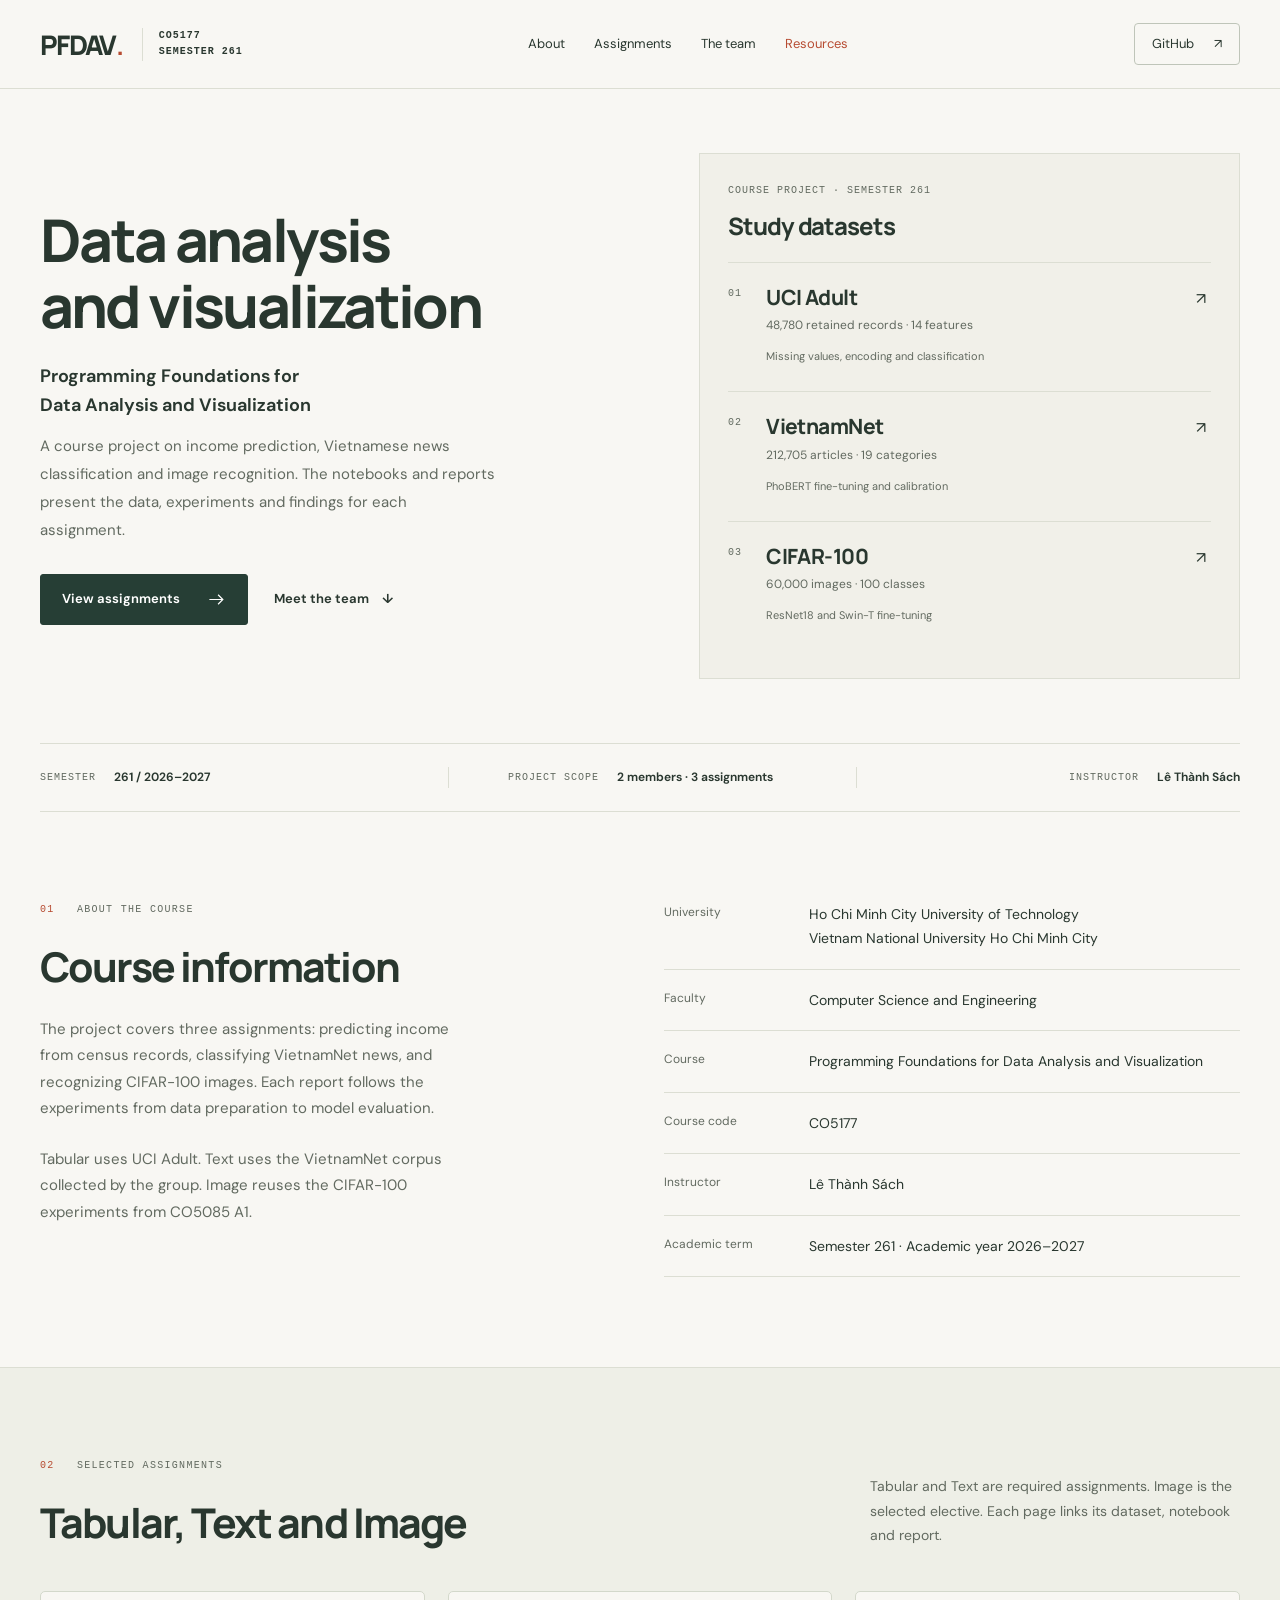
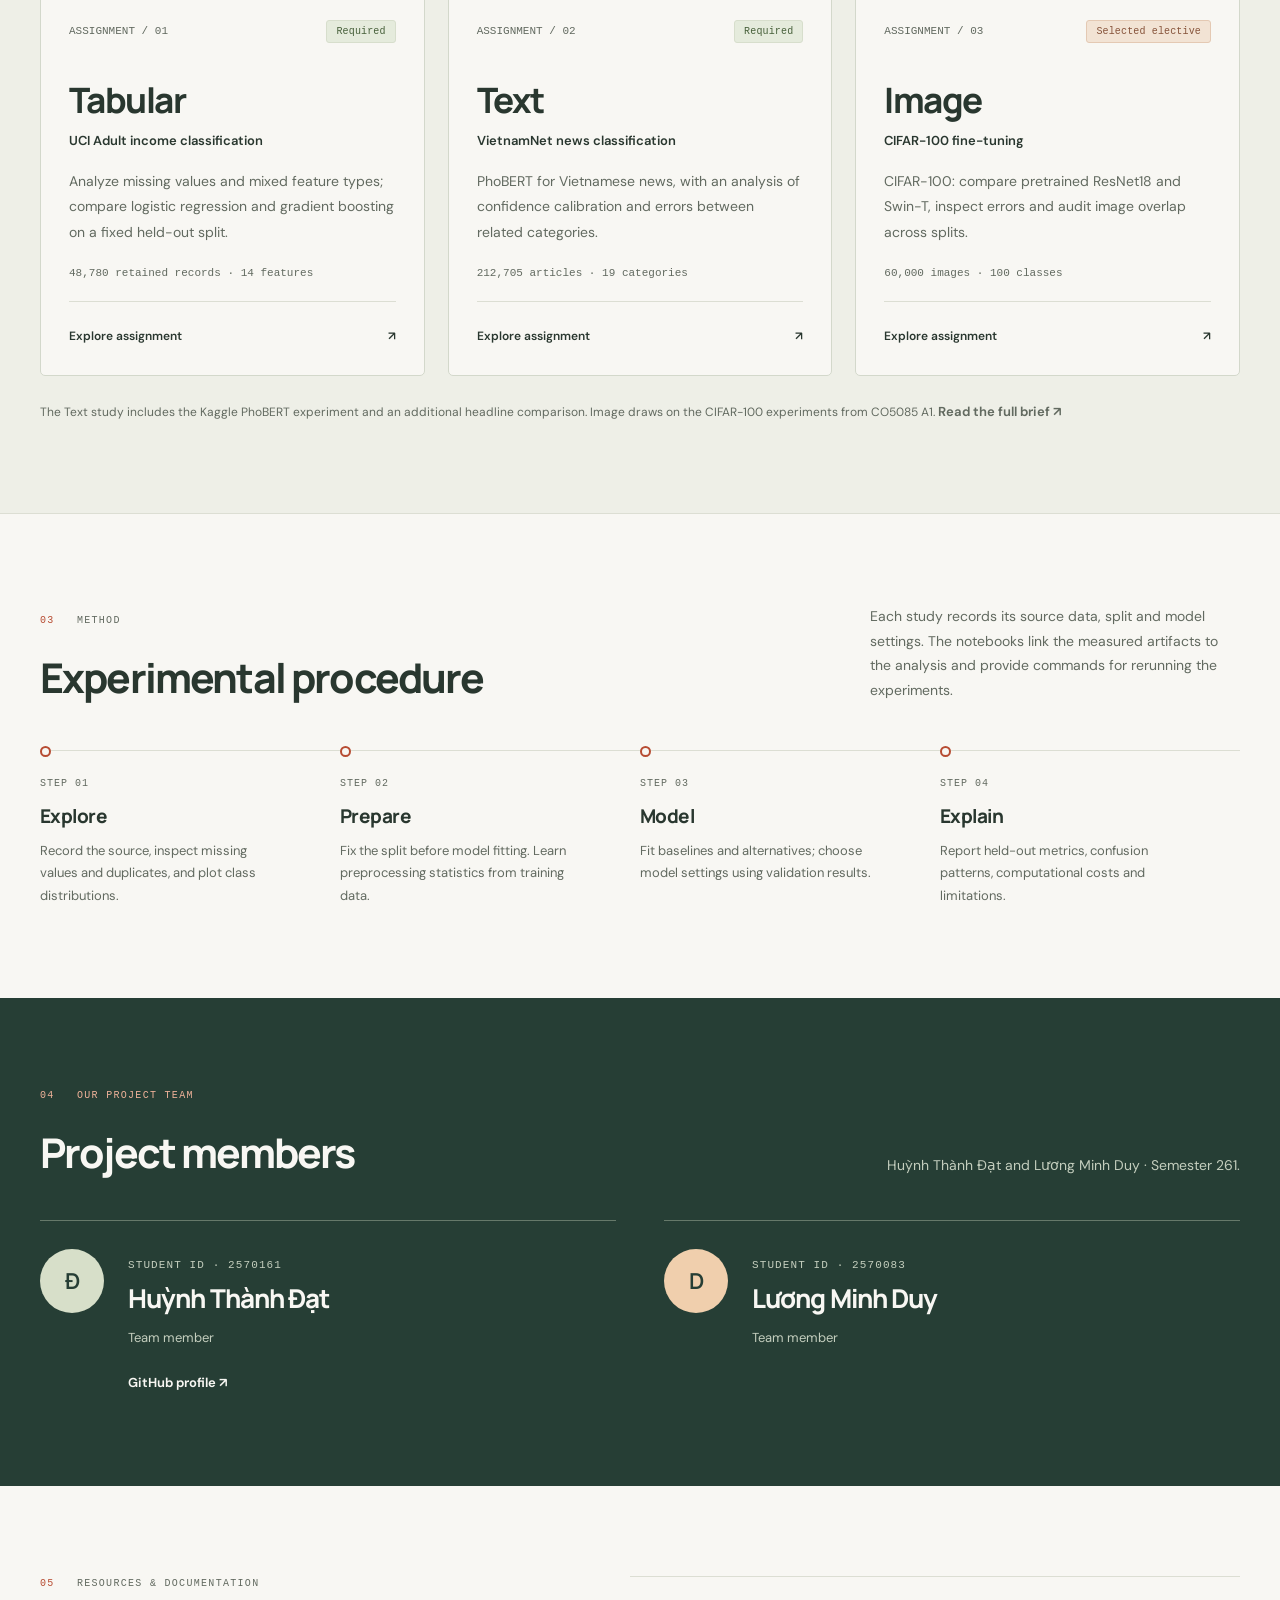
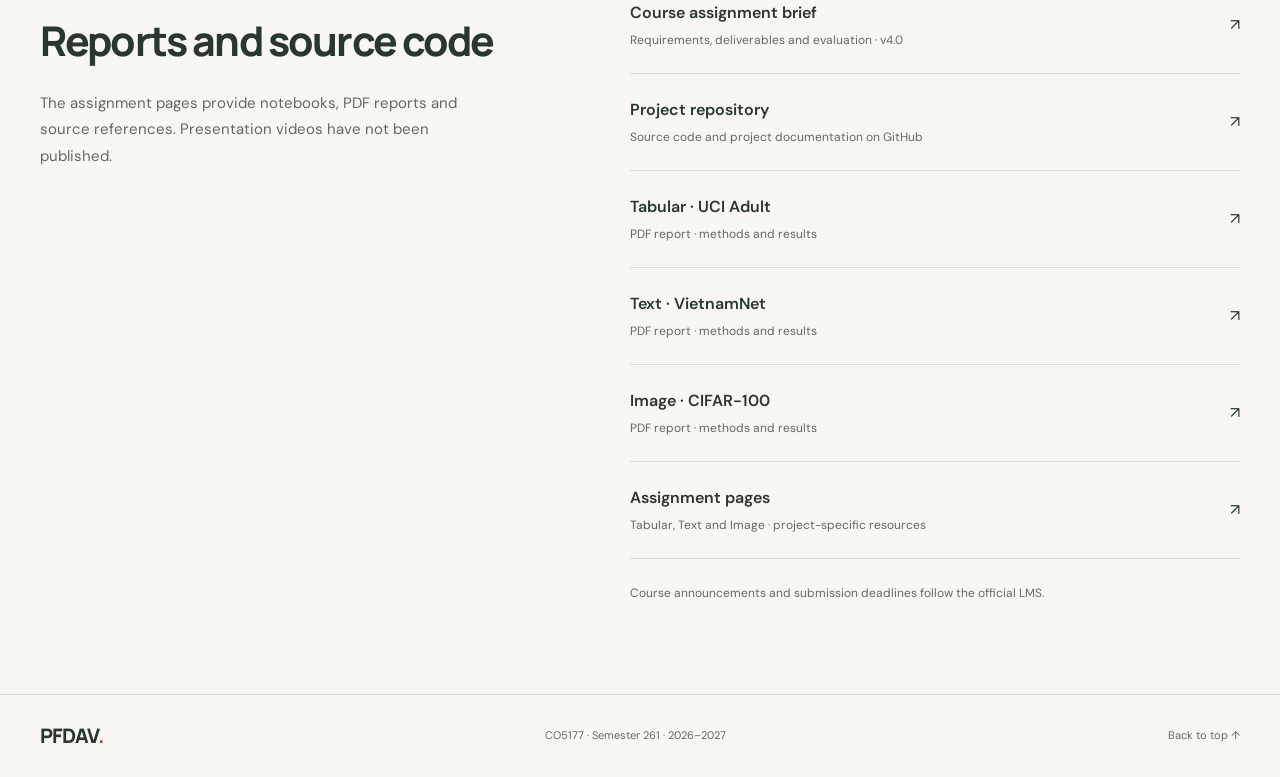
==== commit a124b7e3: "docs(text): credit dataset collection to the group" ====
--- a/index.html
+++ b/index.html
@@ -23,7 +23,7 @@
 <aside class="study-overview" aria-label="Study datasets"><p class="mono">Course project · Semester 261</p><h2>Study datasets</h2><a class="study-row" href="assignments/tabular.html"><span class="mono">01</span><div><h3>UCI Adult</h3><p>48,780 retained records · 14 features</p><span>Missing values, encoding and classification</span></div><span aria-hidden="true">↗</span></a><a class="study-row" href="assignments/text.html"><span class="mono">02</span><div><h3>VietnamNet</h3><p>212,705 articles · 19 categories</p><span>PhoBERT fine-tuning and calibration</span></div><span aria-hidden="true">↗</span></a><a class="study-row" href="assignments/image.html"><span class="mono">03</span><div><h3>CIFAR-100</h3><p>60,000 images · 100 classes</p><span>ResNet18 and Swin-T fine-tuning</span></div><span aria-hidden="true">↗</span></a></aside>
 </section>
 <div class="meta-strip"><div><span class="mono">Semester</span><strong>261 / 2026–2027</strong></div><div><span class="mono">Project scope</span><strong>2 members · 3 assignments</strong></div><div><span class="mono">Instructor</span><strong>Lê Thành Sách</strong></div></div>
-<section class="section intro-grid" id="about" aria-labelledby="about-heading"><div><span class="section-label"><span>01</span> About the course</span><h2 id="about-heading">Course information</h2><p class="section-description">The project covers three assignments: predicting income from census records, classifying VietnamNet news, and recognizing CIFAR-100 images. Each report follows the experiments from data preparation to model evaluation.</p><p class="section-description">Tabular uses UCI Adult. Text uses the VietnamNet corpus collected by Huỳnh Thành Đạt. Image reuses the CIFAR-100 experiments from CO5085 A1.</p></div><dl class="course-table"><div><dt>University</dt><dd>Ho Chi Minh City University of Technology<br>Vietnam National University Ho Chi Minh City</dd></div><div><dt>Faculty</dt><dd>Computer Science and Engineering</dd></div><div><dt>Course</dt><dd>Programming Foundations for Data Analysis and Visualization</dd></div><div><dt>Course code</dt><dd>CO5177</dd></div><div><dt>Instructor</dt><dd>Lê Thành Sách</dd></div><div><dt>Academic term</dt><dd>Semester 261 · Academic year 2026–2027</dd></div></dl></section>
+<section class="section intro-grid" id="about" aria-labelledby="about-heading"><div><span class="section-label"><span>01</span> About the course</span><h2 id="about-heading">Course information</h2><p class="section-description">The project covers three assignments: predicting income from census records, classifying VietnamNet news, and recognizing CIFAR-100 images. Each report follows the experiments from data preparation to model evaluation.</p><p class="section-description">Tabular uses UCI Adult. Text uses the VietnamNet corpus collected by the group. Image reuses the CIFAR-100 experiments from CO5085 A1.</p></div><dl class="course-table"><div><dt>University</dt><dd>Ho Chi Minh City University of Technology<br>Vietnam National University Ho Chi Minh City</dd></div><div><dt>Faculty</dt><dd>Computer Science and Engineering</dd></div><div><dt>Course</dt><dd>Programming Foundations for Data Analysis and Visualization</dd></div><div><dt>Course code</dt><dd>CO5177</dd></div><div><dt>Instructor</dt><dd>Lê Thành Sách</dd></div><div><dt>Academic term</dt><dd>Semester 261 · Academic year 2026–2027</dd></div></dl></section>
 </div>
 <section class="section assignments-section" id="assignments" aria-labelledby="assignments-heading"><div class="container"><div class="section-top"><div><span class="section-label"><span>02</span> Selected assignments</span><h2 id="assignments-heading">Tabular, Text and Image</h2></div><p>Tabular and Text are required assignments. Image is the selected elective. Each page links its dataset, notebook and report.</p></div>
 <div class="assignment-grid">
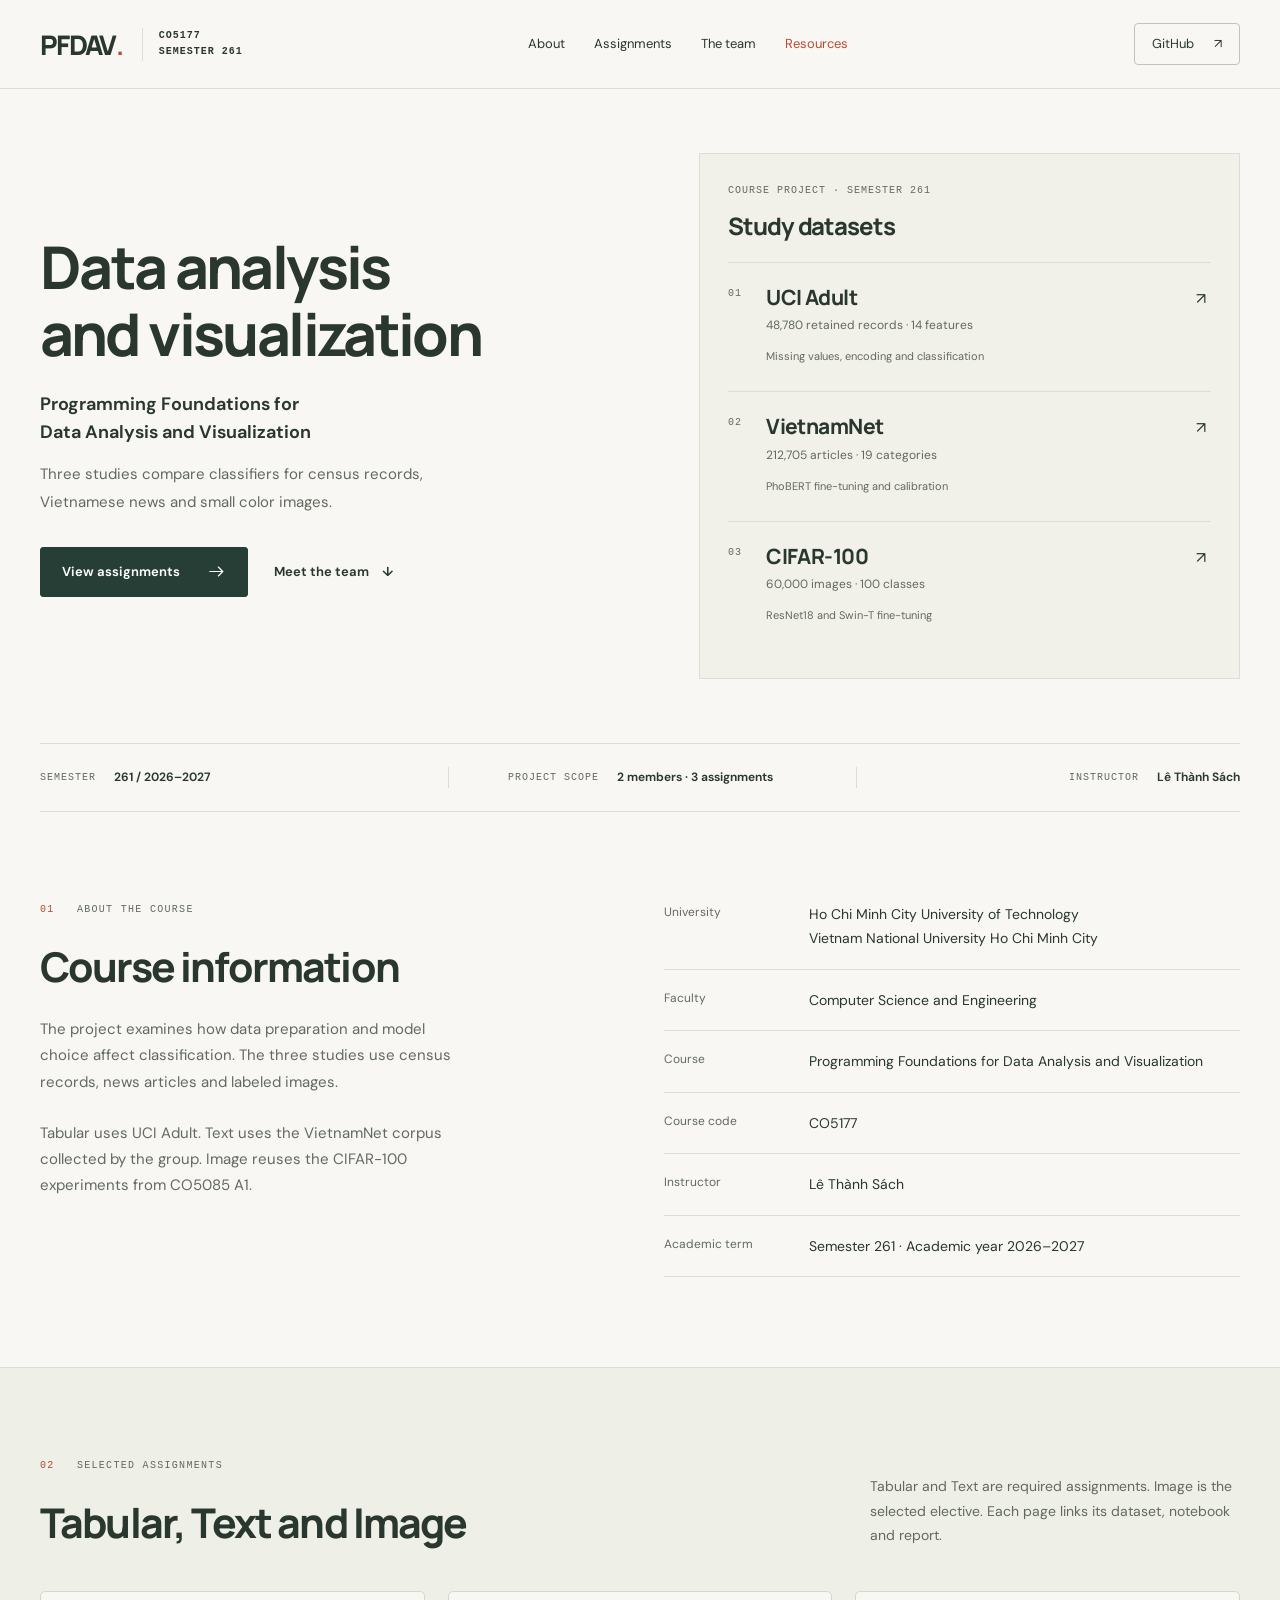
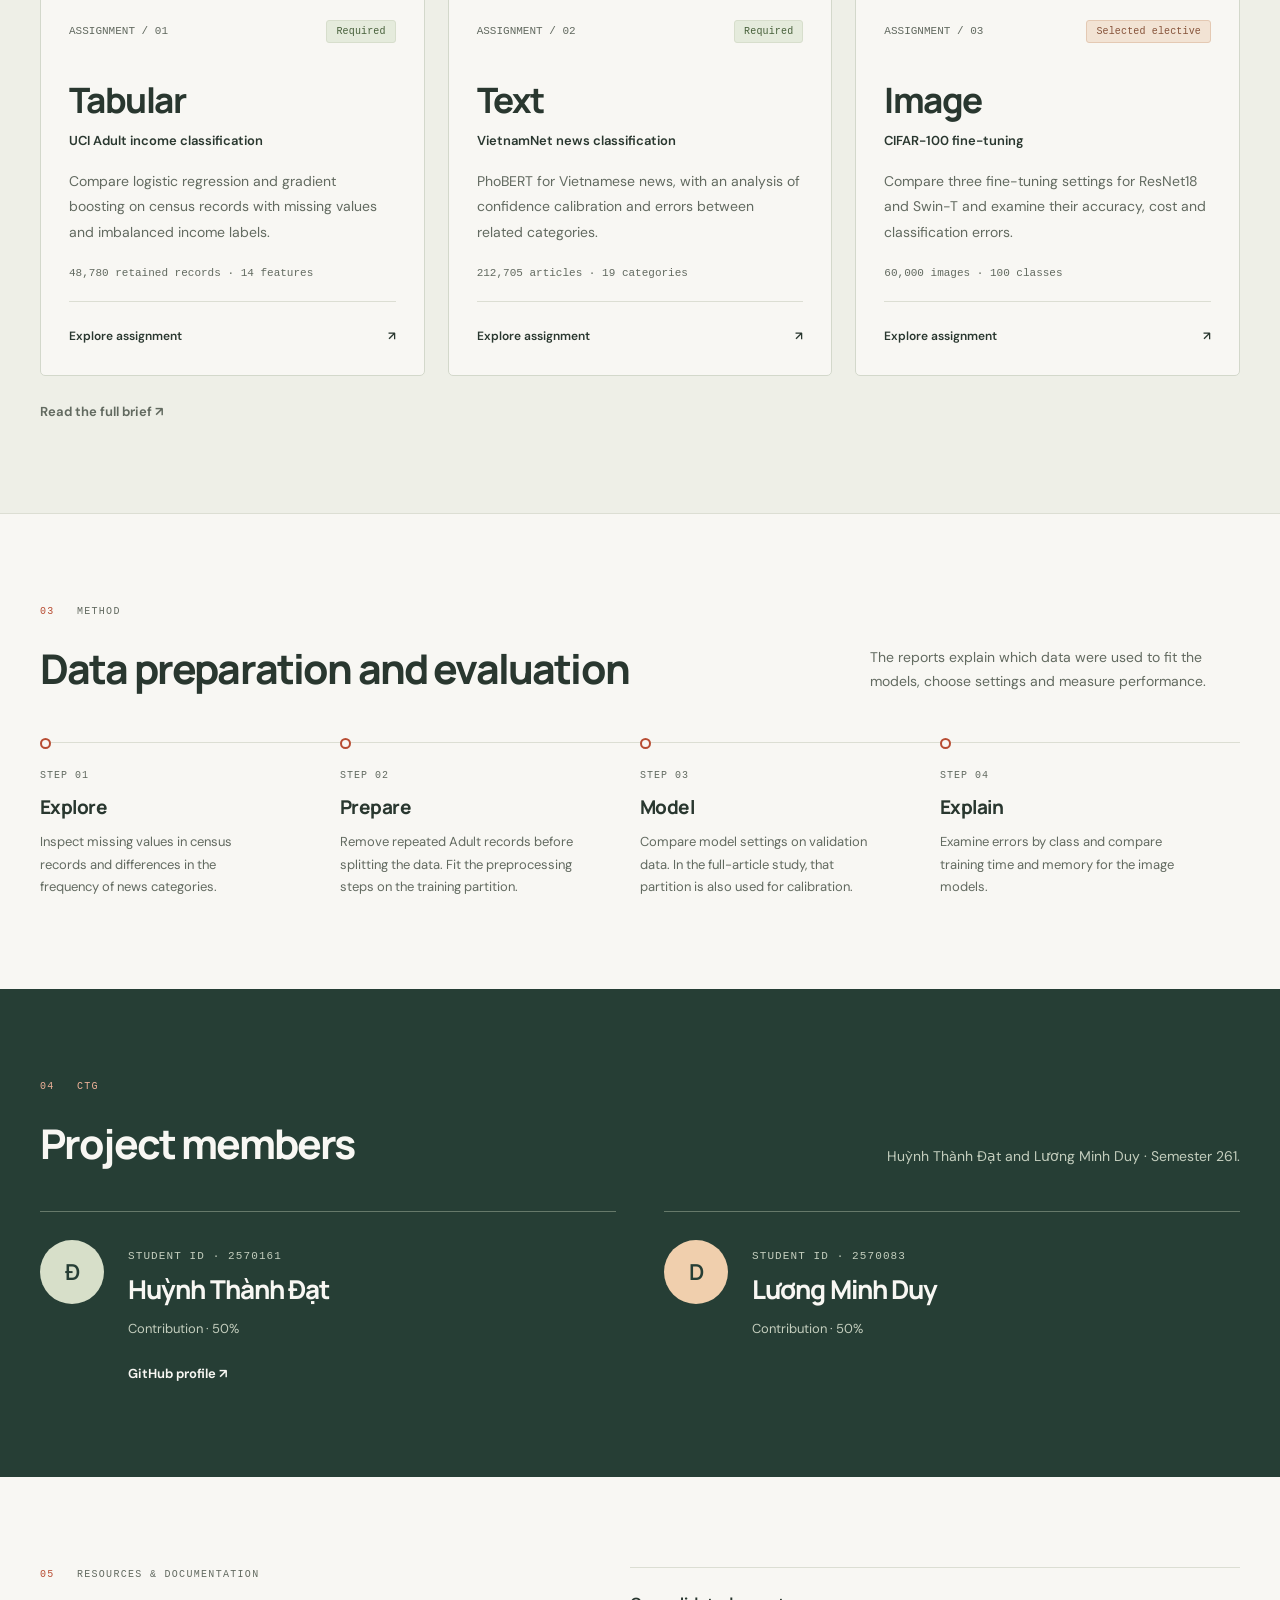
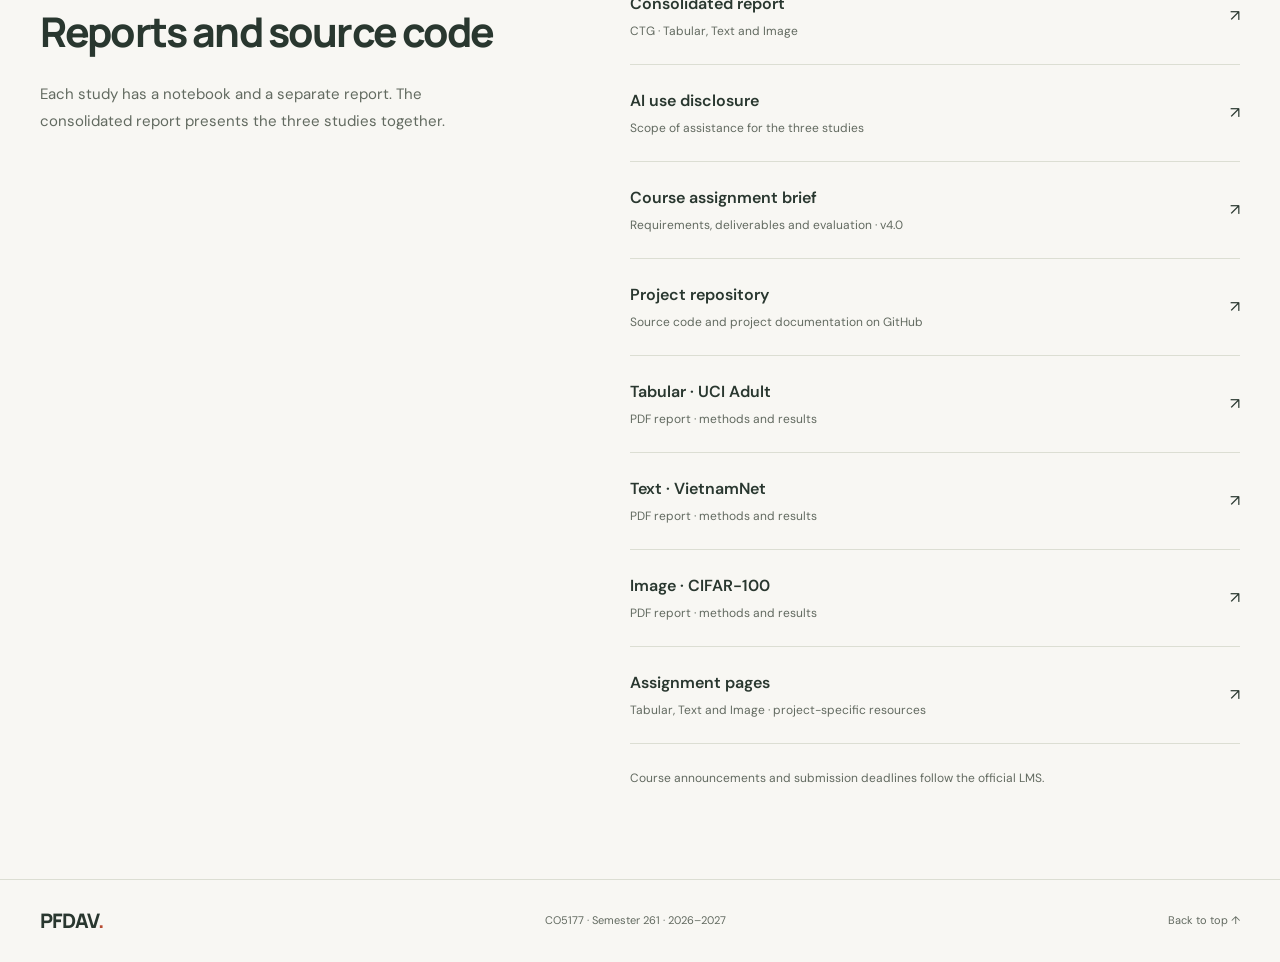
==== commit fd077450: "docs(coursework): revise the CTG submission and reports Refine the three reports, notebook narrative" ====
--- a/index.html
+++ b/index.html
@@ -19,20 +19,20 @@
 <main id="main">
 <div class="container">
 <section class="hero" aria-labelledby="hero-heading">
-<div><h1 id="hero-heading">Data analysis<br>and visualization</h1><p class="hero-course">Programming Foundations for<br>Data Analysis and Visualization</p><p class="hero-copy">A course project on income prediction, Vietnamese news classification and image recognition. The notebooks and reports present the data, experiments and findings for each assignment.</p><div class="hero-actions"><a class="button" href="#assignments">View assignments <svg class="arrow" viewBox="0 0 24 24" fill="none" stroke="currentColor" stroke-width="1.5" aria-hidden="true"><path d="M3 12h17m-6-6 6 6-6 6"/></svg></a><a class="text-link" href="#team">Meet the team <span aria-hidden="true">↓</span></a></div></div>
+<div><h1 id="hero-heading">Data analysis<br>and visualization</h1><p class="hero-course">Programming Foundations for<br>Data Analysis and Visualization</p><p class="hero-copy">Three studies compare classifiers for census records, Vietnamese news and small color images.</p><div class="hero-actions"><a class="button" href="#assignments">View assignments <svg class="arrow" viewBox="0 0 24 24" fill="none" stroke="currentColor" stroke-width="1.5" aria-hidden="true"><path d="M3 12h17m-6-6 6 6-6 6"/></svg></a><a class="text-link" href="#team">Meet the team <span aria-hidden="true">↓</span></a></div></div>
 <aside class="study-overview" aria-label="Study datasets"><p class="mono">Course project · Semester 261</p><h2>Study datasets</h2><a class="study-row" href="assignments/tabular.html"><span class="mono">01</span><div><h3>UCI Adult</h3><p>48,780 retained records · 14 features</p><span>Missing values, encoding and classification</span></div><span aria-hidden="true">↗</span></a><a class="study-row" href="assignments/text.html"><span class="mono">02</span><div><h3>VietnamNet</h3><p>212,705 articles · 19 categories</p><span>PhoBERT fine-tuning and calibration</span></div><span aria-hidden="true">↗</span></a><a class="study-row" href="assignments/image.html"><span class="mono">03</span><div><h3>CIFAR-100</h3><p>60,000 images · 100 classes</p><span>ResNet18 and Swin-T fine-tuning</span></div><span aria-hidden="true">↗</span></a></aside>
 </section>
 <div class="meta-strip"><div><span class="mono">Semester</span><strong>261 / 2026–2027</strong></div><div><span class="mono">Project scope</span><strong>2 members · 3 assignments</strong></div><div><span class="mono">Instructor</span><strong>Lê Thành Sách</strong></div></div>
-<section class="section intro-grid" id="about" aria-labelledby="about-heading"><div><span class="section-label"><span>01</span> About the course</span><h2 id="about-heading">Course information</h2><p class="section-description">The project covers three assignments: predicting income from census records, classifying VietnamNet news, and recognizing CIFAR-100 images. Each report follows the experiments from data preparation to model evaluation.</p><p class="section-description">Tabular uses UCI Adult. Text uses the VietnamNet corpus collected by the group. Image reuses the CIFAR-100 experiments from CO5085 A1.</p></div><dl class="course-table"><div><dt>University</dt><dd>Ho Chi Minh City University of Technology<br>Vietnam National University Ho Chi Minh City</dd></div><div><dt>Faculty</dt><dd>Computer Science and Engineering</dd></div><div><dt>Course</dt><dd>Programming Foundations for Data Analysis and Visualization</dd></div><div><dt>Course code</dt><dd>CO5177</dd></div><div><dt>Instructor</dt><dd>Lê Thành Sách</dd></div><div><dt>Academic term</dt><dd>Semester 261 · Academic year 2026–2027</dd></div></dl></section>
+<section class="section intro-grid" id="about" aria-labelledby="about-heading"><div><span class="section-label"><span>01</span> About the course</span><h2 id="about-heading">Course information</h2><p class="section-description">The project examines how data preparation and model choice affect classification. The three studies use census records, news articles and labeled images.</p><p class="section-description">Tabular uses UCI Adult. Text uses the VietnamNet corpus collected by the group. Image reuses the CIFAR-100 experiments from CO5085 A1.</p></div><dl class="course-table"><div><dt>University</dt><dd>Ho Chi Minh City University of Technology<br>Vietnam National University Ho Chi Minh City</dd></div><div><dt>Faculty</dt><dd>Computer Science and Engineering</dd></div><div><dt>Course</dt><dd>Programming Foundations for Data Analysis and Visualization</dd></div><div><dt>Course code</dt><dd>CO5177</dd></div><div><dt>Instructor</dt><dd>Lê Thành Sách</dd></div><div><dt>Academic term</dt><dd>Semester 261 · Academic year 2026–2027</dd></div></dl></section>
 </div>
 <section class="section assignments-section" id="assignments" aria-labelledby="assignments-heading"><div class="container"><div class="section-top"><div><span class="section-label"><span>02</span> Selected assignments</span><h2 id="assignments-heading">Tabular, Text and Image</h2></div><p>Tabular and Text are required assignments. Image is the selected elective. Each page links its dataset, notebook and report.</p></div>
 <div class="assignment-grid">
-<a class="assignment-card" href="assignments/tabular.html"><div class="assignment-top"><span class="assignment-number">ASSIGNMENT / 01</span><span class="tag">Required</span></div><h3>Tabular</h3><div class="assignment-subtitle">UCI Adult income classification</div><p class="assignment-desc">Analyze missing values and mixed feature types; compare logistic regression and gradient boosting on a fixed held-out split.</p><div class="criteria">48,780 retained records · 14 features</div><div class="card-footer"><span>Explore assignment</span><span aria-hidden="true">↗</span></div></a>
+<a class="assignment-card" href="assignments/tabular.html"><div class="assignment-top"><span class="assignment-number">ASSIGNMENT / 01</span><span class="tag">Required</span></div><h3>Tabular</h3><div class="assignment-subtitle">UCI Adult income classification</div><p class="assignment-desc">Compare logistic regression and gradient boosting on census records with missing values and imbalanced income labels.</p><div class="criteria">48,780 retained records · 14 features</div><div class="card-footer"><span>Explore assignment</span><span aria-hidden="true">↗</span></div></a>
 <a class="assignment-card" href="assignments/text.html"><div class="assignment-top"><span class="assignment-number">ASSIGNMENT / 02</span><span class="tag">Required</span></div><h3>Text</h3><div class="assignment-subtitle">VietnamNet news classification</div><p class="assignment-desc">PhoBERT for Vietnamese news, with an analysis of confidence calibration and errors between related categories.</p><div class="criteria">212,705 articles · 19 categories</div><div class="card-footer"><span>Explore assignment</span><span aria-hidden="true">↗</span></div></a>
-<a class="assignment-card" href="assignments/image.html"><div class="assignment-top"><span class="assignment-number">ASSIGNMENT / 03</span><span class="tag elective">Selected elective</span></div><h3>Image</h3><div class="assignment-subtitle">CIFAR-100 fine-tuning</div><p class="assignment-desc">CIFAR-100: compare pretrained ResNet18 and Swin-T, inspect errors and audit image overlap across splits.</p><div class="criteria">60,000 images · 100 classes</div><div class="card-footer"><span>Explore assignment</span><span aria-hidden="true">↗</span></div></a>
-</div><p class="footnote">The Text study includes the Kaggle PhoBERT experiment and an additional headline comparison. Image draws on the CIFAR-100 experiments from CO5085 A1. <a class="text-link" href="requirements.html">Read the full brief ↗</a></p></div></section>
-<section class="section container" aria-labelledby="process-heading"><div class="section-top"><div><span class="section-label"><span>03</span> Method</span><h2 id="process-heading">Experimental procedure</h2></div><p>Each study records its source data, split and model settings. The notebooks link the measured artifacts to the analysis and provide commands for rerunning the experiments.</p></div><div class="workflow"><div class="workflow-item"><span class="mono">Step 01</span><h3>Explore</h3><p>Record the source, inspect missing values and duplicates, and plot class distributions.</p></div><div class="workflow-item"><span class="mono">Step 02</span><h3>Prepare</h3><p>Fix the split before model fitting. Learn preprocessing statistics from training data.</p></div><div class="workflow-item"><span class="mono">Step 03</span><h3>Model</h3><p>Fit baselines and alternatives; choose model settings using validation results.</p></div><div class="workflow-item"><span class="mono">Step 04</span><h3>Explain</h3><p>Report held-out metrics, confusion patterns, computational costs and limitations.</p></div></div></section>
-<section class="section team-section" id="team" aria-labelledby="team-heading"><div class="container"><div class="section-top"><div><span class="section-label"><span>04</span> <span data-group-name>Our project team</span></span><h2 id="team-heading">Project members</h2></div><p>Huỳnh Thành Đạt and Lương Minh Duy · Semester 261.</p></div><div class="team-grid"><article class="member" data-member="2570161"><div class="avatar" aria-hidden="true">Đ</div><div><span class="mono">Student ID · 2570161</span><h3>Huỳnh Thành Đạt</h3><p class="member-role" data-role>Team member</p><div class="member-link" data-member-github><a class="text-link" href="https://github.com/dathuynh1108" target="_blank" rel="noopener noreferrer">GitHub profile ↗</a></div></div></article><article class="member" data-member="2570083"><div class="avatar" aria-hidden="true">D</div><div><span class="mono">Student ID · 2570083</span><h3>Lương Minh Duy</h3><p class="member-role" data-role>Team member</p><div class="member-link" data-member-github></div></div></article></div></div></section>
-<section class="section container resources" id="resources" aria-labelledby="resources-heading"><div><span class="section-label"><span>05</span> Resources & documentation</span><h2 id="resources-heading">Reports and source code</h2><p class="section-description">The assignment pages provide notebooks, PDF reports and source references. Presentation videos have not been published.</p></div><div><div class="resource-list"><a class="resource-link" href="requirements.html"><div><span class="resource-title">Course assignment brief</span><p>Requirements, deliverables and evaluation · v4.0</p></div><span aria-hidden="true">↗</span></a><a class="resource-link" href="https://github.com/dathuynh1108/CO5177-PFDAV" target="_blank" rel="noopener noreferrer"><div><span class="resource-title">Project repository</span><p>Source code and project documentation on GitHub</p></div><span aria-hidden="true">↗</span></a><a class="resource-link" href="reports/tabular/tabular.pdf"><div><span class="resource-title">Tabular · UCI Adult</span><p>PDF report · methods and results</p></div><span aria-hidden="true">↗</span></a><a class="resource-link" href="reports/text/text.pdf"><div><span class="resource-title">Text · VietnamNet</span><p>PDF report · methods and results</p></div><span aria-hidden="true">↗</span></a><a class="resource-link" href="reports/image/image.pdf"><div><span class="resource-title">Image · CIFAR-100</span><p>PDF report · methods and results</p></div><span aria-hidden="true">↗</span></a><a class="resource-link" href="#assignments"><div><span class="resource-title">Assignment pages</span><p>Tabular, Text and Image · project-specific resources</p></div><span aria-hidden="true">↗</span></a></div><p class="closing-note">Course announcements and submission deadlines follow the official LMS.</p></div></section>
+<a class="assignment-card" href="assignments/image.html"><div class="assignment-top"><span class="assignment-number">ASSIGNMENT / 03</span><span class="tag elective">Selected elective</span></div><h3>Image</h3><div class="assignment-subtitle">CIFAR-100 fine-tuning</div><p class="assignment-desc">Compare three fine-tuning settings for ResNet18 and Swin-T and examine their accuracy, cost and classification errors.</p><div class="criteria">60,000 images · 100 classes</div><div class="card-footer"><span>Explore assignment</span><span aria-hidden="true">↗</span></div></a>
+</div><p class="footnote"><a class="text-link" href="requirements.html">Read the full brief ↗</a></p></div></section>
+<section class="section container" aria-labelledby="process-heading"><div class="section-top"><div><span class="section-label"><span>03</span> Method</span><h2 id="process-heading">Data preparation and evaluation</h2></div><p>The reports explain which data were used to fit the models, choose settings and measure performance.</p></div><div class="workflow"><div class="workflow-item"><span class="mono">Step 01</span><h3>Explore</h3><p>Inspect missing values in census records and differences in the frequency of news categories.</p></div><div class="workflow-item"><span class="mono">Step 02</span><h3>Prepare</h3><p>Remove repeated Adult records before splitting the data. Fit the preprocessing steps on the training partition.</p></div><div class="workflow-item"><span class="mono">Step 03</span><h3>Model</h3><p>Compare model settings on validation data. In the full-article study, that partition is also used for calibration.</p></div><div class="workflow-item"><span class="mono">Step 04</span><h3>Explain</h3><p>Examine errors by class and compare training time and memory for the image models.</p></div></div></section>
+<section class="section team-section" id="team" aria-labelledby="team-heading"><div class="container"><div class="section-top"><div><span class="section-label"><span>04</span> <span data-group-name>CTG</span></span><h2 id="team-heading">Project members</h2></div><p>Huỳnh Thành Đạt and Lương Minh Duy · Semester 261.</p></div><div class="team-grid"><article class="member" data-member="2570161"><div class="avatar" aria-hidden="true">Đ</div><div><span class="mono">Student ID · 2570161</span><h3>Huỳnh Thành Đạt</h3><p class="member-role" data-role>Contribution · 50%</p><div class="member-link" data-member-github><a class="text-link" href="https://github.com/dathuynh1108" target="_blank" rel="noopener noreferrer">GitHub profile ↗</a></div></div></article><article class="member" data-member="2570083"><div class="avatar" aria-hidden="true">D</div><div><span class="mono">Student ID · 2570083</span><h3>Lương Minh Duy</h3><p class="member-role" data-role>Contribution · 50%</p><div class="member-link" data-member-github></div></div></article></div></div></section>
+<section class="section container resources" id="resources" aria-labelledby="resources-heading"><div><span class="section-label"><span>05</span> Resources & documentation</span><h2 id="resources-heading">Reports and source code</h2><p class="section-description">Each study has a notebook and a separate report. The consolidated report presents the three studies together.</p></div><div><div class="resource-list"><a class="resource-link" href="reports/overview/CTG-report.pdf"><div><span class="resource-title">Consolidated report</span><p>CTG · Tabular, Text and Image</p></div><span aria-hidden="true">↗</span></a><a class="resource-link" href="AI_USE_REPORT.md"><div><span class="resource-title">AI use disclosure</span><p>Scope of assistance for the three studies</p></div><span aria-hidden="true">↗</span></a><a class="resource-link" href="requirements.html"><div><span class="resource-title">Course assignment brief</span><p>Requirements, deliverables and evaluation · v4.0</p></div><span aria-hidden="true">↗</span></a><a class="resource-link" href="https://github.com/dathuynh1108/CO5177-PFDAV" target="_blank" rel="noopener noreferrer"><div><span class="resource-title">Project repository</span><p>Source code and project documentation on GitHub</p></div><span aria-hidden="true">↗</span></a><a class="resource-link" href="reports/tabular/tabular.pdf"><div><span class="resource-title">Tabular · UCI Adult</span><p>PDF report · methods and results</p></div><span aria-hidden="true">↗</span></a><a class="resource-link" href="reports/text/text.pdf"><div><span class="resource-title">Text · VietnamNet</span><p>PDF report · methods and results</p></div><span aria-hidden="true">↗</span></a><a class="resource-link" href="reports/image/image.pdf"><div><span class="resource-title">Image · CIFAR-100</span><p>PDF report · methods and results</p></div><span aria-hidden="true">↗</span></a><a class="resource-link" href="#assignments"><div><span class="resource-title">Assignment pages</span><p>Tabular, Text and Image · project-specific resources</p></div><span aria-hidden="true">↗</span></a></div><p class="closing-note">Course announcements and submission deadlines follow the official LMS.</p></div></section>
 </main><footer class="site-footer"><div class="container footer-inner"><a class="footer-brand" href="index.html">PFDAV<span>.</span></a><p>CO5177 · Semester 261 · 2026–2027</p><a href="#main">Back to top ↑</a></div></footer>
 </body></html>
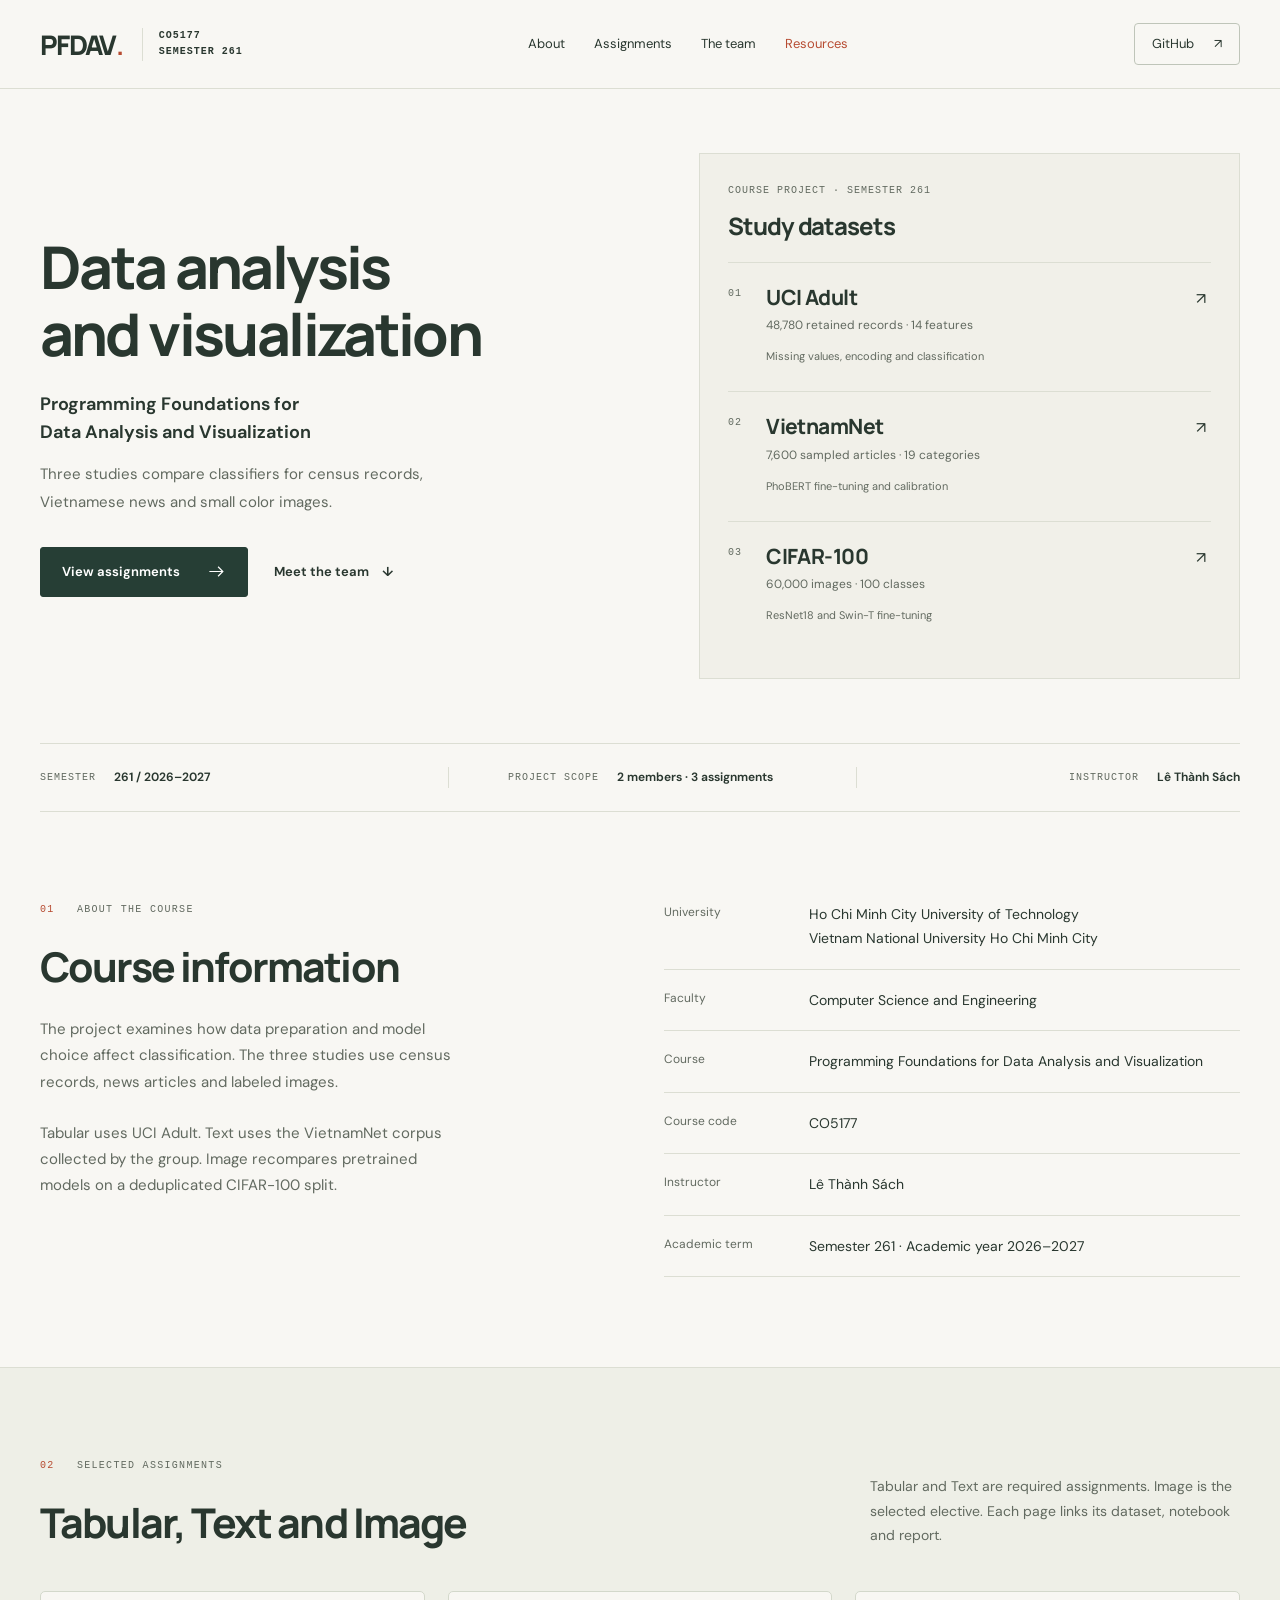
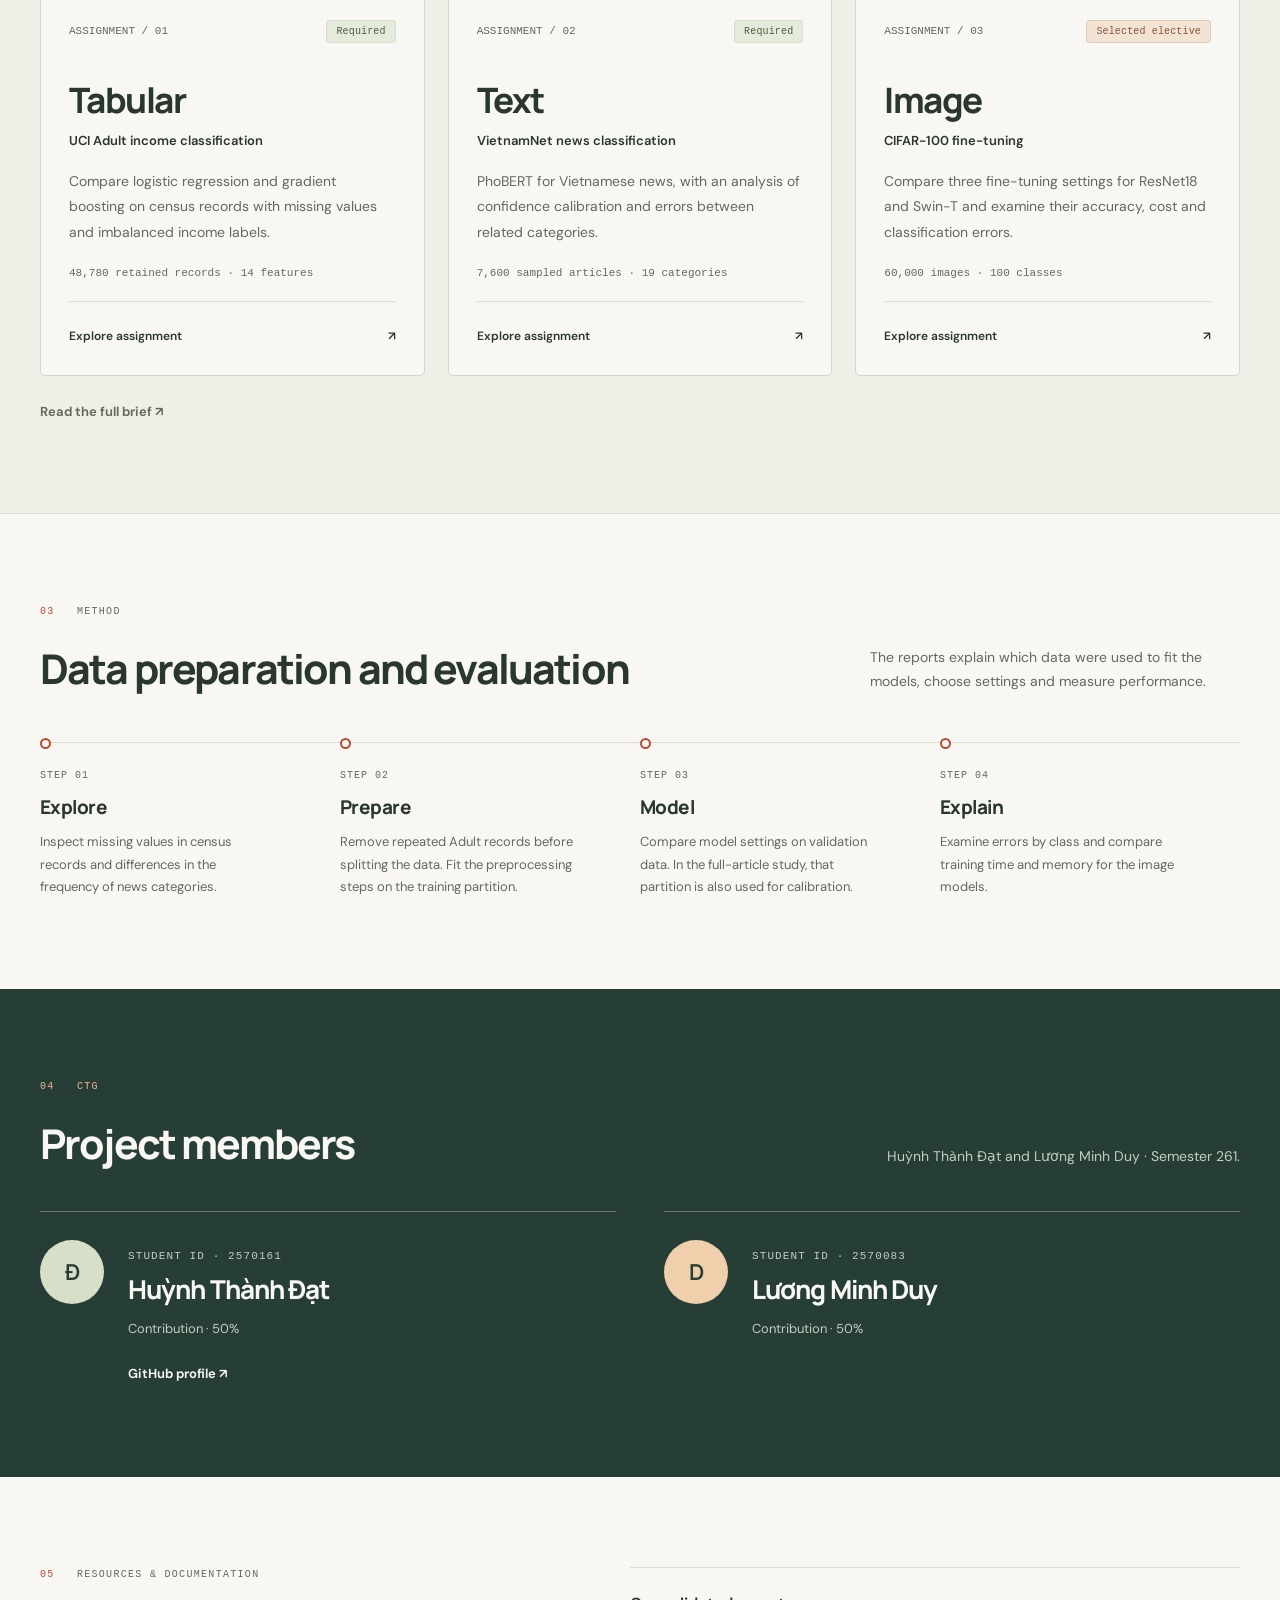
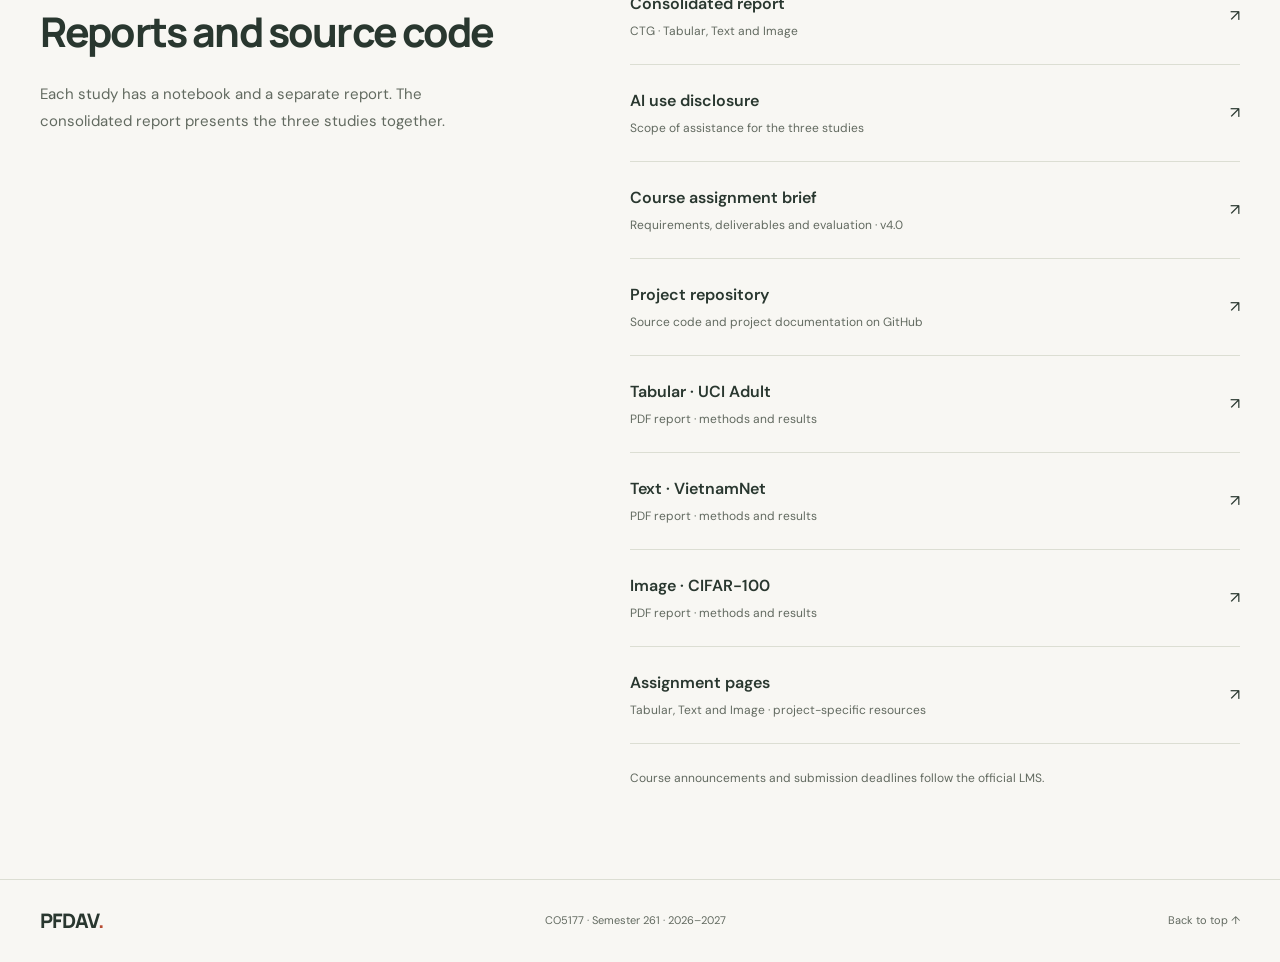
==== commit 54312677: "feat(coursework): run CO5177 studies in notebooks" ====
--- a/index.html
+++ b/index.html
@@ -20,15 +20,15 @@
 <div class="container">
 <section class="hero" aria-labelledby="hero-heading">
 <div><h1 id="hero-heading">Data analysis<br>and visualization</h1><p class="hero-course">Programming Foundations for<br>Data Analysis and Visualization</p><p class="hero-copy">Three studies compare classifiers for census records, Vietnamese news and small color images.</p><div class="hero-actions"><a class="button" href="#assignments">View assignments <svg class="arrow" viewBox="0 0 24 24" fill="none" stroke="currentColor" stroke-width="1.5" aria-hidden="true"><path d="M3 12h17m-6-6 6 6-6 6"/></svg></a><a class="text-link" href="#team">Meet the team <span aria-hidden="true">↓</span></a></div></div>
-<aside class="study-overview" aria-label="Study datasets"><p class="mono">Course project · Semester 261</p><h2>Study datasets</h2><a class="study-row" href="assignments/tabular.html"><span class="mono">01</span><div><h3>UCI Adult</h3><p>48,780 retained records · 14 features</p><span>Missing values, encoding and classification</span></div><span aria-hidden="true">↗</span></a><a class="study-row" href="assignments/text.html"><span class="mono">02</span><div><h3>VietnamNet</h3><p>212,705 articles · 19 categories</p><span>PhoBERT fine-tuning and calibration</span></div><span aria-hidden="true">↗</span></a><a class="study-row" href="assignments/image.html"><span class="mono">03</span><div><h3>CIFAR-100</h3><p>60,000 images · 100 classes</p><span>ResNet18 and Swin-T fine-tuning</span></div><span aria-hidden="true">↗</span></a></aside>
+<aside class="study-overview" aria-label="Study datasets"><p class="mono">Course project · Semester 261</p><h2>Study datasets</h2><a class="study-row" href="assignments/tabular.html"><span class="mono">01</span><div><h3>UCI Adult</h3><p>48,780 retained records · 14 features</p><span>Missing values, encoding and classification</span></div><span aria-hidden="true">↗</span></a><a class="study-row" href="assignments/text.html"><span class="mono">02</span><div><h3>VietnamNet</h3><p>7,600 sampled articles · 19 categories</p><span>PhoBERT fine-tuning and calibration</span></div><span aria-hidden="true">↗</span></a><a class="study-row" href="assignments/image.html"><span class="mono">03</span><div><h3>CIFAR-100</h3><p>60,000 images · 100 classes</p><span>ResNet18 and Swin-T fine-tuning</span></div><span aria-hidden="true">↗</span></a></aside>
 </section>
 <div class="meta-strip"><div><span class="mono">Semester</span><strong>261 / 2026–2027</strong></div><div><span class="mono">Project scope</span><strong>2 members · 3 assignments</strong></div><div><span class="mono">Instructor</span><strong>Lê Thành Sách</strong></div></div>
-<section class="section intro-grid" id="about" aria-labelledby="about-heading"><div><span class="section-label"><span>01</span> About the course</span><h2 id="about-heading">Course information</h2><p class="section-description">The project examines how data preparation and model choice affect classification. The three studies use census records, news articles and labeled images.</p><p class="section-description">Tabular uses UCI Adult. Text uses the VietnamNet corpus collected by the group. Image reuses the CIFAR-100 experiments from CO5085 A1.</p></div><dl class="course-table"><div><dt>University</dt><dd>Ho Chi Minh City University of Technology<br>Vietnam National University Ho Chi Minh City</dd></div><div><dt>Faculty</dt><dd>Computer Science and Engineering</dd></div><div><dt>Course</dt><dd>Programming Foundations for Data Analysis and Visualization</dd></div><div><dt>Course code</dt><dd>CO5177</dd></div><div><dt>Instructor</dt><dd>Lê Thành Sách</dd></div><div><dt>Academic term</dt><dd>Semester 261 · Academic year 2026–2027</dd></div></dl></section>
+<section class="section intro-grid" id="about" aria-labelledby="about-heading"><div><span class="section-label"><span>01</span> About the course</span><h2 id="about-heading">Course information</h2><p class="section-description">The project examines how data preparation and model choice affect classification. The three studies use census records, news articles and labeled images.</p><p class="section-description">Tabular uses UCI Adult. Text uses the VietnamNet corpus collected by the group. Image recompares pretrained models on a deduplicated CIFAR-100 split.</p></div><dl class="course-table"><div><dt>University</dt><dd>Ho Chi Minh City University of Technology<br>Vietnam National University Ho Chi Minh City</dd></div><div><dt>Faculty</dt><dd>Computer Science and Engineering</dd></div><div><dt>Course</dt><dd>Programming Foundations for Data Analysis and Visualization</dd></div><div><dt>Course code</dt><dd>CO5177</dd></div><div><dt>Instructor</dt><dd>Lê Thành Sách</dd></div><div><dt>Academic term</dt><dd>Semester 261 · Academic year 2026–2027</dd></div></dl></section>
 </div>
 <section class="section assignments-section" id="assignments" aria-labelledby="assignments-heading"><div class="container"><div class="section-top"><div><span class="section-label"><span>02</span> Selected assignments</span><h2 id="assignments-heading">Tabular, Text and Image</h2></div><p>Tabular and Text are required assignments. Image is the selected elective. Each page links its dataset, notebook and report.</p></div>
 <div class="assignment-grid">
 <a class="assignment-card" href="assignments/tabular.html"><div class="assignment-top"><span class="assignment-number">ASSIGNMENT / 01</span><span class="tag">Required</span></div><h3>Tabular</h3><div class="assignment-subtitle">UCI Adult income classification</div><p class="assignment-desc">Compare logistic regression and gradient boosting on census records with missing values and imbalanced income labels.</p><div class="criteria">48,780 retained records · 14 features</div><div class="card-footer"><span>Explore assignment</span><span aria-hidden="true">↗</span></div></a>
-<a class="assignment-card" href="assignments/text.html"><div class="assignment-top"><span class="assignment-number">ASSIGNMENT / 02</span><span class="tag">Required</span></div><h3>Text</h3><div class="assignment-subtitle">VietnamNet news classification</div><p class="assignment-desc">PhoBERT for Vietnamese news, with an analysis of confidence calibration and errors between related categories.</p><div class="criteria">212,705 articles · 19 categories</div><div class="card-footer"><span>Explore assignment</span><span aria-hidden="true">↗</span></div></a>
+<a class="assignment-card" href="assignments/text.html"><div class="assignment-top"><span class="assignment-number">ASSIGNMENT / 02</span><span class="tag">Required</span></div><h3>Text</h3><div class="assignment-subtitle">VietnamNet news classification</div><p class="assignment-desc">PhoBERT for Vietnamese news, with an analysis of confidence calibration and errors between related categories.</p><div class="criteria">7,600 sampled articles · 19 categories</div><div class="card-footer"><span>Explore assignment</span><span aria-hidden="true">↗</span></div></a>
 <a class="assignment-card" href="assignments/image.html"><div class="assignment-top"><span class="assignment-number">ASSIGNMENT / 03</span><span class="tag elective">Selected elective</span></div><h3>Image</h3><div class="assignment-subtitle">CIFAR-100 fine-tuning</div><p class="assignment-desc">Compare three fine-tuning settings for ResNet18 and Swin-T and examine their accuracy, cost and classification errors.</p><div class="criteria">60,000 images · 100 classes</div><div class="card-footer"><span>Explore assignment</span><span aria-hidden="true">↗</span></div></a>
 </div><p class="footnote"><a class="text-link" href="requirements.html">Read the full brief ↗</a></p></div></section>
 <section class="section container" aria-labelledby="process-heading"><div class="section-top"><div><span class="section-label"><span>03</span> Method</span><h2 id="process-heading">Data preparation and evaluation</h2></div><p>The reports explain which data were used to fit the models, choose settings and measure performance.</p></div><div class="workflow"><div class="workflow-item"><span class="mono">Step 01</span><h3>Explore</h3><p>Inspect missing values in census records and differences in the frequency of news categories.</p></div><div class="workflow-item"><span class="mono">Step 02</span><h3>Prepare</h3><p>Remove repeated Adult records before splitting the data. Fit the preprocessing steps on the training partition.</p></div><div class="workflow-item"><span class="mono">Step 03</span><h3>Model</h3><p>Compare model settings on validation data. In the full-article study, that partition is also used for calibration.</p></div><div class="workflow-item"><span class="mono">Step 04</span><h3>Explain</h3><p>Examine errors by class and compare training time and memory for the image models.</p></div></div></section>
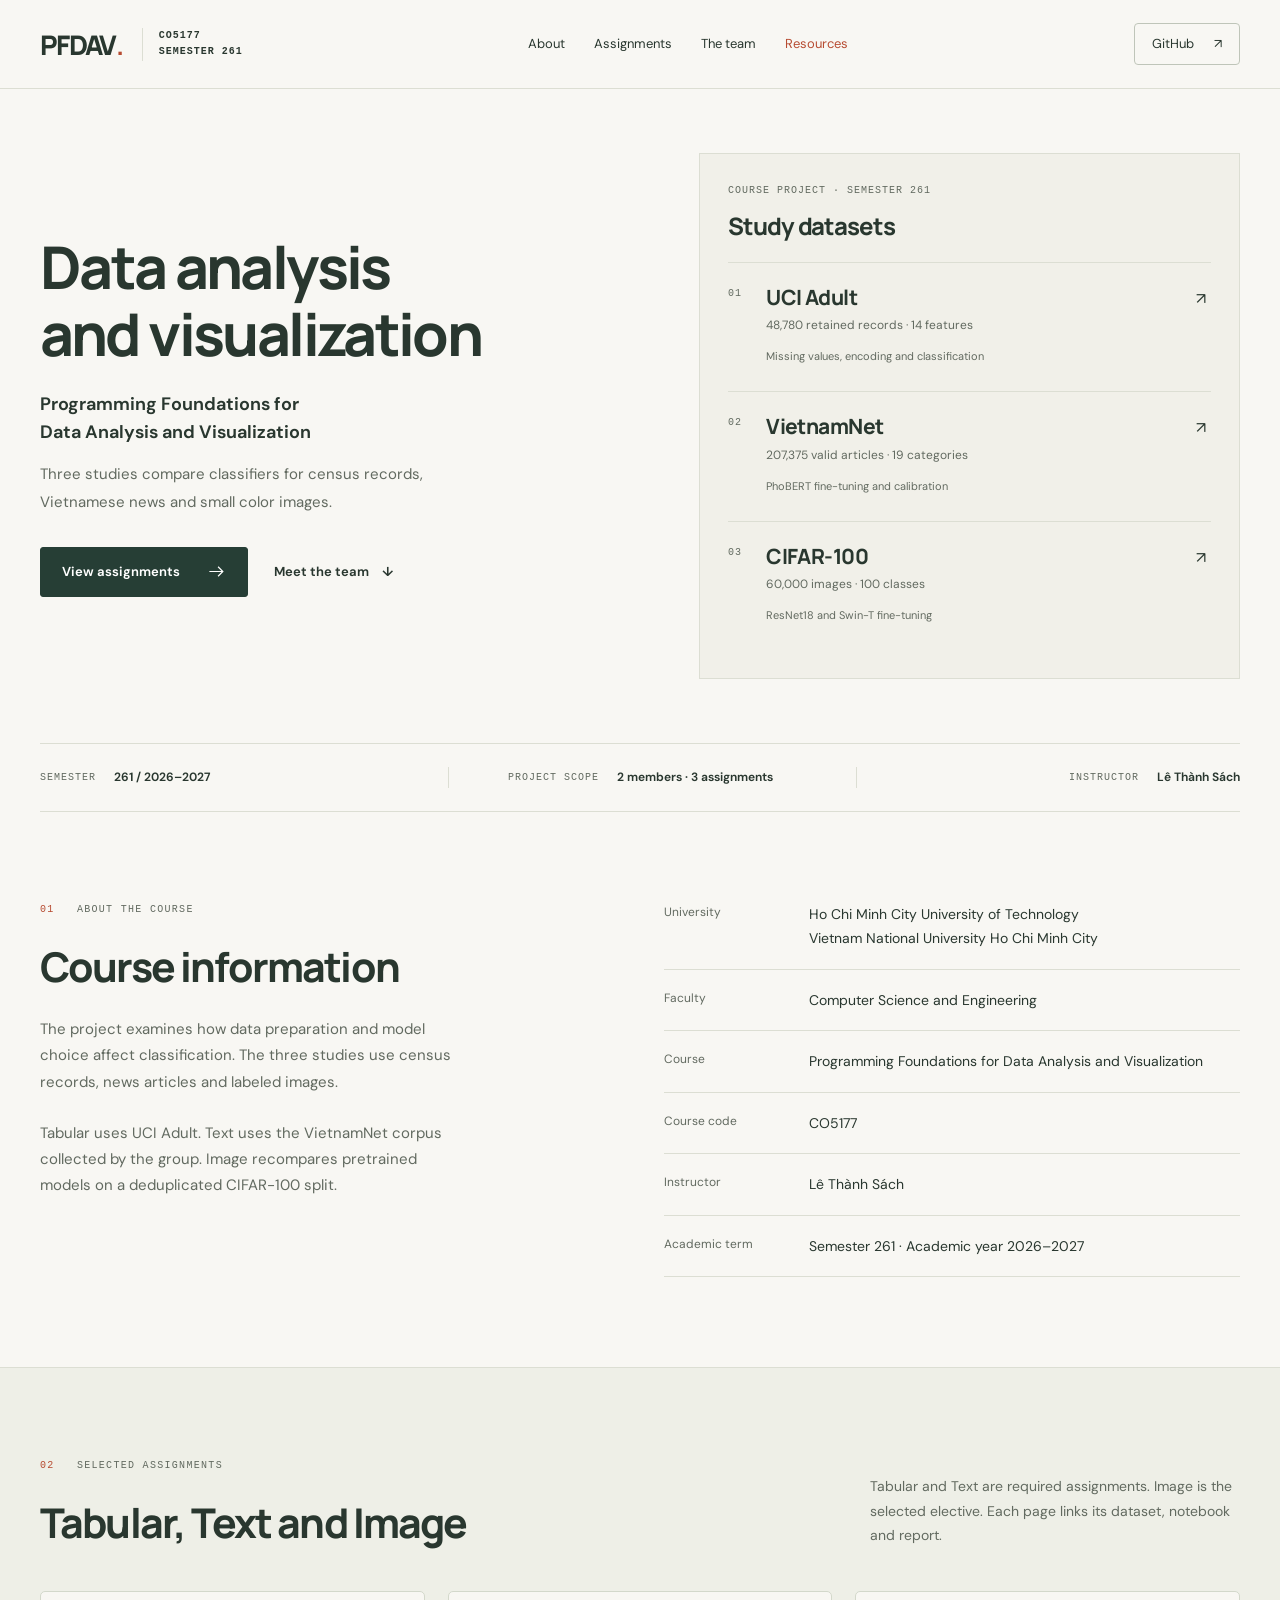
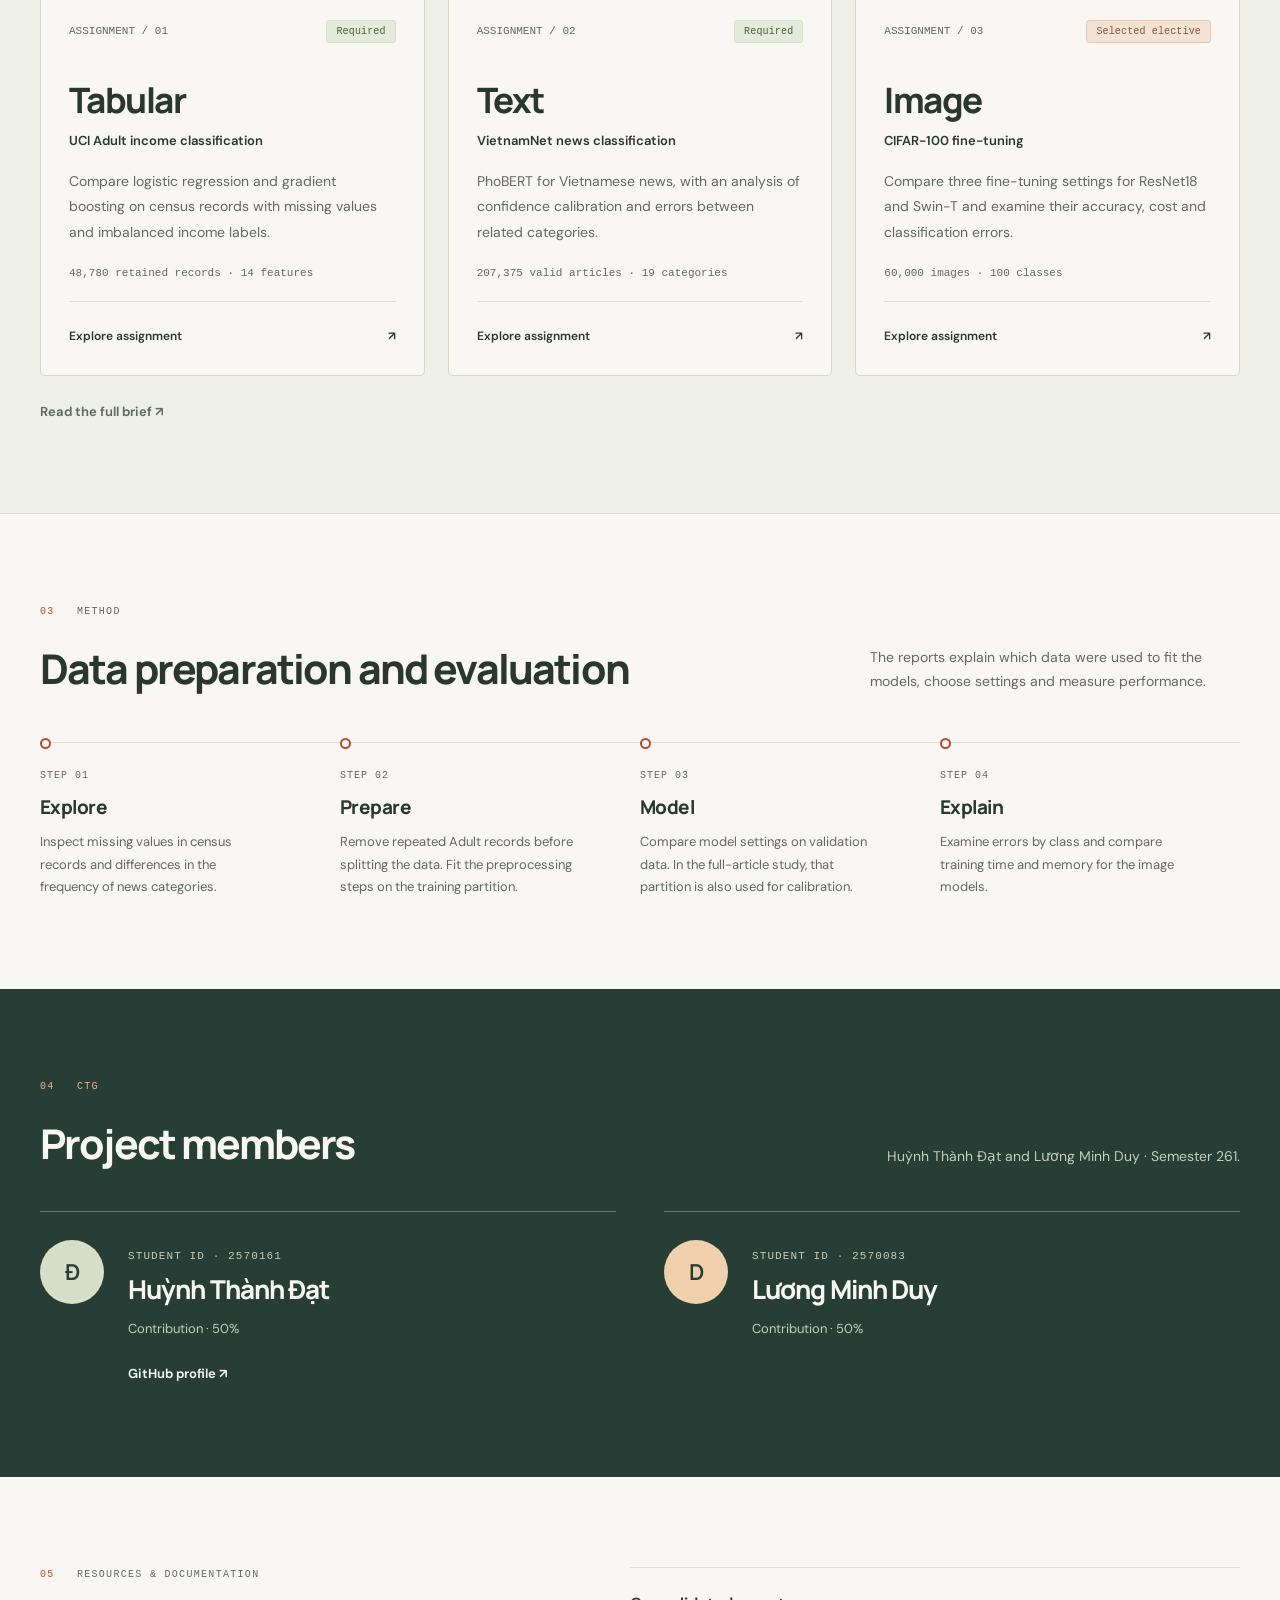
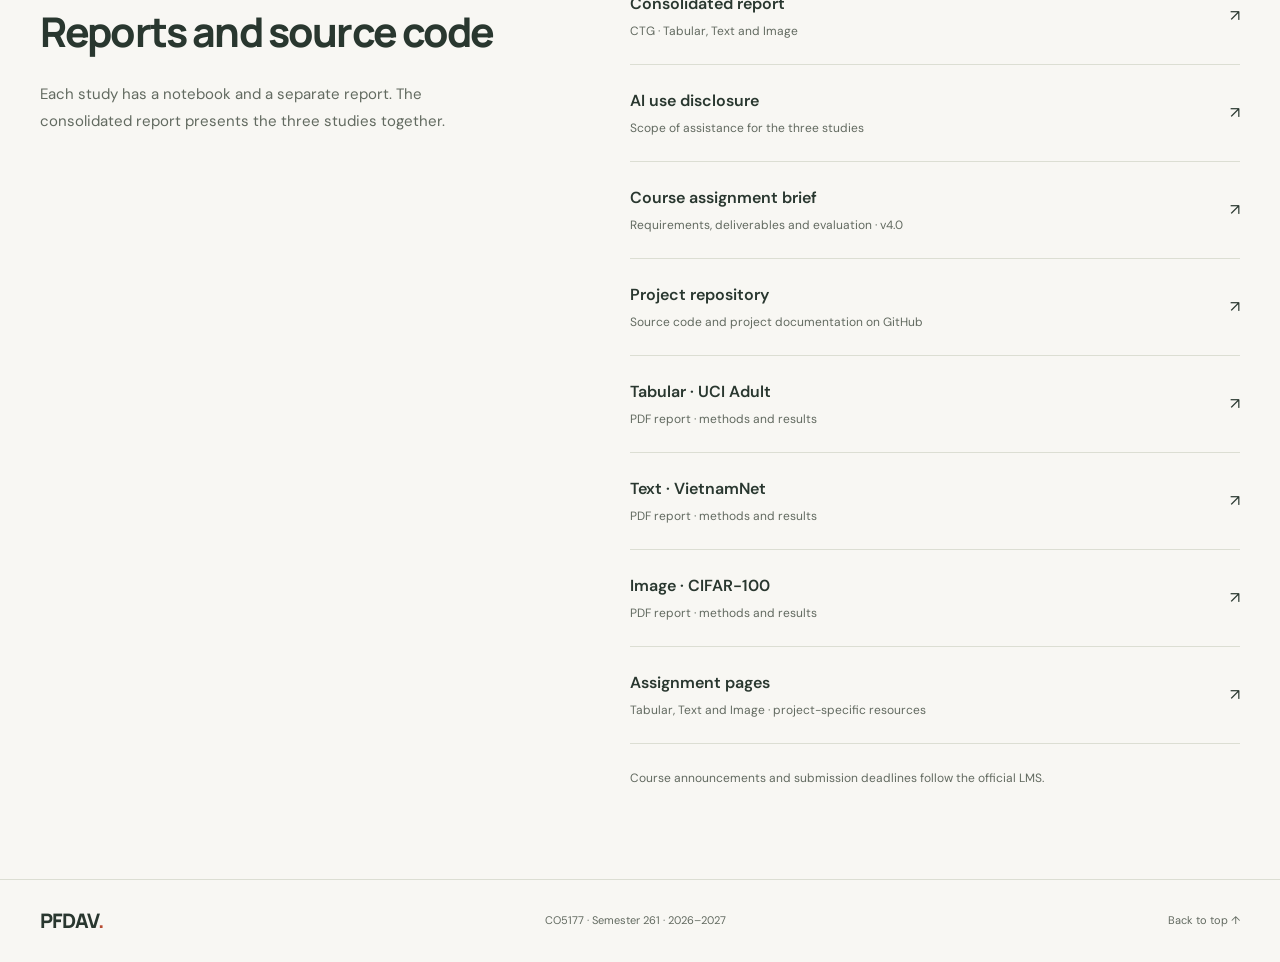
==== commit 9f0ed831: "feat(coursework): complete full-data notebook studies Use every eligible VietnamNet article, group i" ====
--- a/index.html
+++ b/index.html
@@ -20,7 +20,7 @@
 <div class="container">
 <section class="hero" aria-labelledby="hero-heading">
 <div><h1 id="hero-heading">Data analysis<br>and visualization</h1><p class="hero-course">Programming Foundations for<br>Data Analysis and Visualization</p><p class="hero-copy">Three studies compare classifiers for census records, Vietnamese news and small color images.</p><div class="hero-actions"><a class="button" href="#assignments">View assignments <svg class="arrow" viewBox="0 0 24 24" fill="none" stroke="currentColor" stroke-width="1.5" aria-hidden="true"><path d="M3 12h17m-6-6 6 6-6 6"/></svg></a><a class="text-link" href="#team">Meet the team <span aria-hidden="true">↓</span></a></div></div>
-<aside class="study-overview" aria-label="Study datasets"><p class="mono">Course project · Semester 261</p><h2>Study datasets</h2><a class="study-row" href="assignments/tabular.html"><span class="mono">01</span><div><h3>UCI Adult</h3><p>48,780 retained records · 14 features</p><span>Missing values, encoding and classification</span></div><span aria-hidden="true">↗</span></a><a class="study-row" href="assignments/text.html"><span class="mono">02</span><div><h3>VietnamNet</h3><p>7,600 sampled articles · 19 categories</p><span>PhoBERT fine-tuning and calibration</span></div><span aria-hidden="true">↗</span></a><a class="study-row" href="assignments/image.html"><span class="mono">03</span><div><h3>CIFAR-100</h3><p>60,000 images · 100 classes</p><span>ResNet18 and Swin-T fine-tuning</span></div><span aria-hidden="true">↗</span></a></aside>
+<aside class="study-overview" aria-label="Study datasets"><p class="mono">Course project · Semester 261</p><h2>Study datasets</h2><a class="study-row" href="assignments/tabular.html"><span class="mono">01</span><div><h3>UCI Adult</h3><p>48,780 retained records · 14 features</p><span>Missing values, encoding and classification</span></div><span aria-hidden="true">↗</span></a><a class="study-row" href="assignments/text.html"><span class="mono">02</span><div><h3>VietnamNet</h3><p>207,375 valid articles · 19 categories</p><span>PhoBERT fine-tuning and calibration</span></div><span aria-hidden="true">↗</span></a><a class="study-row" href="assignments/image.html"><span class="mono">03</span><div><h3>CIFAR-100</h3><p>60,000 images · 100 classes</p><span>ResNet18 and Swin-T fine-tuning</span></div><span aria-hidden="true">↗</span></a></aside>
 </section>
 <div class="meta-strip"><div><span class="mono">Semester</span><strong>261 / 2026–2027</strong></div><div><span class="mono">Project scope</span><strong>2 members · 3 assignments</strong></div><div><span class="mono">Instructor</span><strong>Lê Thành Sách</strong></div></div>
 <section class="section intro-grid" id="about" aria-labelledby="about-heading"><div><span class="section-label"><span>01</span> About the course</span><h2 id="about-heading">Course information</h2><p class="section-description">The project examines how data preparation and model choice affect classification. The three studies use census records, news articles and labeled images.</p><p class="section-description">Tabular uses UCI Adult. Text uses the VietnamNet corpus collected by the group. Image recompares pretrained models on a deduplicated CIFAR-100 split.</p></div><dl class="course-table"><div><dt>University</dt><dd>Ho Chi Minh City University of Technology<br>Vietnam National University Ho Chi Minh City</dd></div><div><dt>Faculty</dt><dd>Computer Science and Engineering</dd></div><div><dt>Course</dt><dd>Programming Foundations for Data Analysis and Visualization</dd></div><div><dt>Course code</dt><dd>CO5177</dd></div><div><dt>Instructor</dt><dd>Lê Thành Sách</dd></div><div><dt>Academic term</dt><dd>Semester 261 · Academic year 2026–2027</dd></div></dl></section>
@@ -28,7 +28,7 @@
 <section class="section assignments-section" id="assignments" aria-labelledby="assignments-heading"><div class="container"><div class="section-top"><div><span class="section-label"><span>02</span> Selected assignments</span><h2 id="assignments-heading">Tabular, Text and Image</h2></div><p>Tabular and Text are required assignments. Image is the selected elective. Each page links its dataset, notebook and report.</p></div>
 <div class="assignment-grid">
 <a class="assignment-card" href="assignments/tabular.html"><div class="assignment-top"><span class="assignment-number">ASSIGNMENT / 01</span><span class="tag">Required</span></div><h3>Tabular</h3><div class="assignment-subtitle">UCI Adult income classification</div><p class="assignment-desc">Compare logistic regression and gradient boosting on census records with missing values and imbalanced income labels.</p><div class="criteria">48,780 retained records · 14 features</div><div class="card-footer"><span>Explore assignment</span><span aria-hidden="true">↗</span></div></a>
-<a class="assignment-card" href="assignments/text.html"><div class="assignment-top"><span class="assignment-number">ASSIGNMENT / 02</span><span class="tag">Required</span></div><h3>Text</h3><div class="assignment-subtitle">VietnamNet news classification</div><p class="assignment-desc">PhoBERT for Vietnamese news, with an analysis of confidence calibration and errors between related categories.</p><div class="criteria">7,600 sampled articles · 19 categories</div><div class="card-footer"><span>Explore assignment</span><span aria-hidden="true">↗</span></div></a>
+<a class="assignment-card" href="assignments/text.html"><div class="assignment-top"><span class="assignment-number">ASSIGNMENT / 02</span><span class="tag">Required</span></div><h3>Text</h3><div class="assignment-subtitle">VietnamNet news classification</div><p class="assignment-desc">PhoBERT for Vietnamese news, with an analysis of confidence calibration and errors between related categories.</p><div class="criteria">207,375 valid articles · 19 categories</div><div class="card-footer"><span>Explore assignment</span><span aria-hidden="true">↗</span></div></a>
 <a class="assignment-card" href="assignments/image.html"><div class="assignment-top"><span class="assignment-number">ASSIGNMENT / 03</span><span class="tag elective">Selected elective</span></div><h3>Image</h3><div class="assignment-subtitle">CIFAR-100 fine-tuning</div><p class="assignment-desc">Compare three fine-tuning settings for ResNet18 and Swin-T and examine their accuracy, cost and classification errors.</p><div class="criteria">60,000 images · 100 classes</div><div class="card-footer"><span>Explore assignment</span><span aria-hidden="true">↗</span></div></a>
 </div><p class="footnote"><a class="text-link" href="requirements.html">Read the full brief ↗</a></p></div></section>
 <section class="section container" aria-labelledby="process-heading"><div class="section-top"><div><span class="section-label"><span>03</span> Method</span><h2 id="process-heading">Data preparation and evaluation</h2></div><p>The reports explain which data were used to fit the models, choose settings and measure performance.</p></div><div class="workflow"><div class="workflow-item"><span class="mono">Step 01</span><h3>Explore</h3><p>Inspect missing values in census records and differences in the frequency of news categories.</p></div><div class="workflow-item"><span class="mono">Step 02</span><h3>Prepare</h3><p>Remove repeated Adult records before splitting the data. Fit the preprocessing steps on the training partition.</p></div><div class="workflow-item"><span class="mono">Step 03</span><h3>Model</h3><p>Compare model settings on validation data. In the full-article study, that partition is also used for calibration.</p></div><div class="workflow-item"><span class="mono">Step 04</span><h3>Explain</h3><p>Examine errors by class and compare training time and memory for the image models.</p></div></div></section>
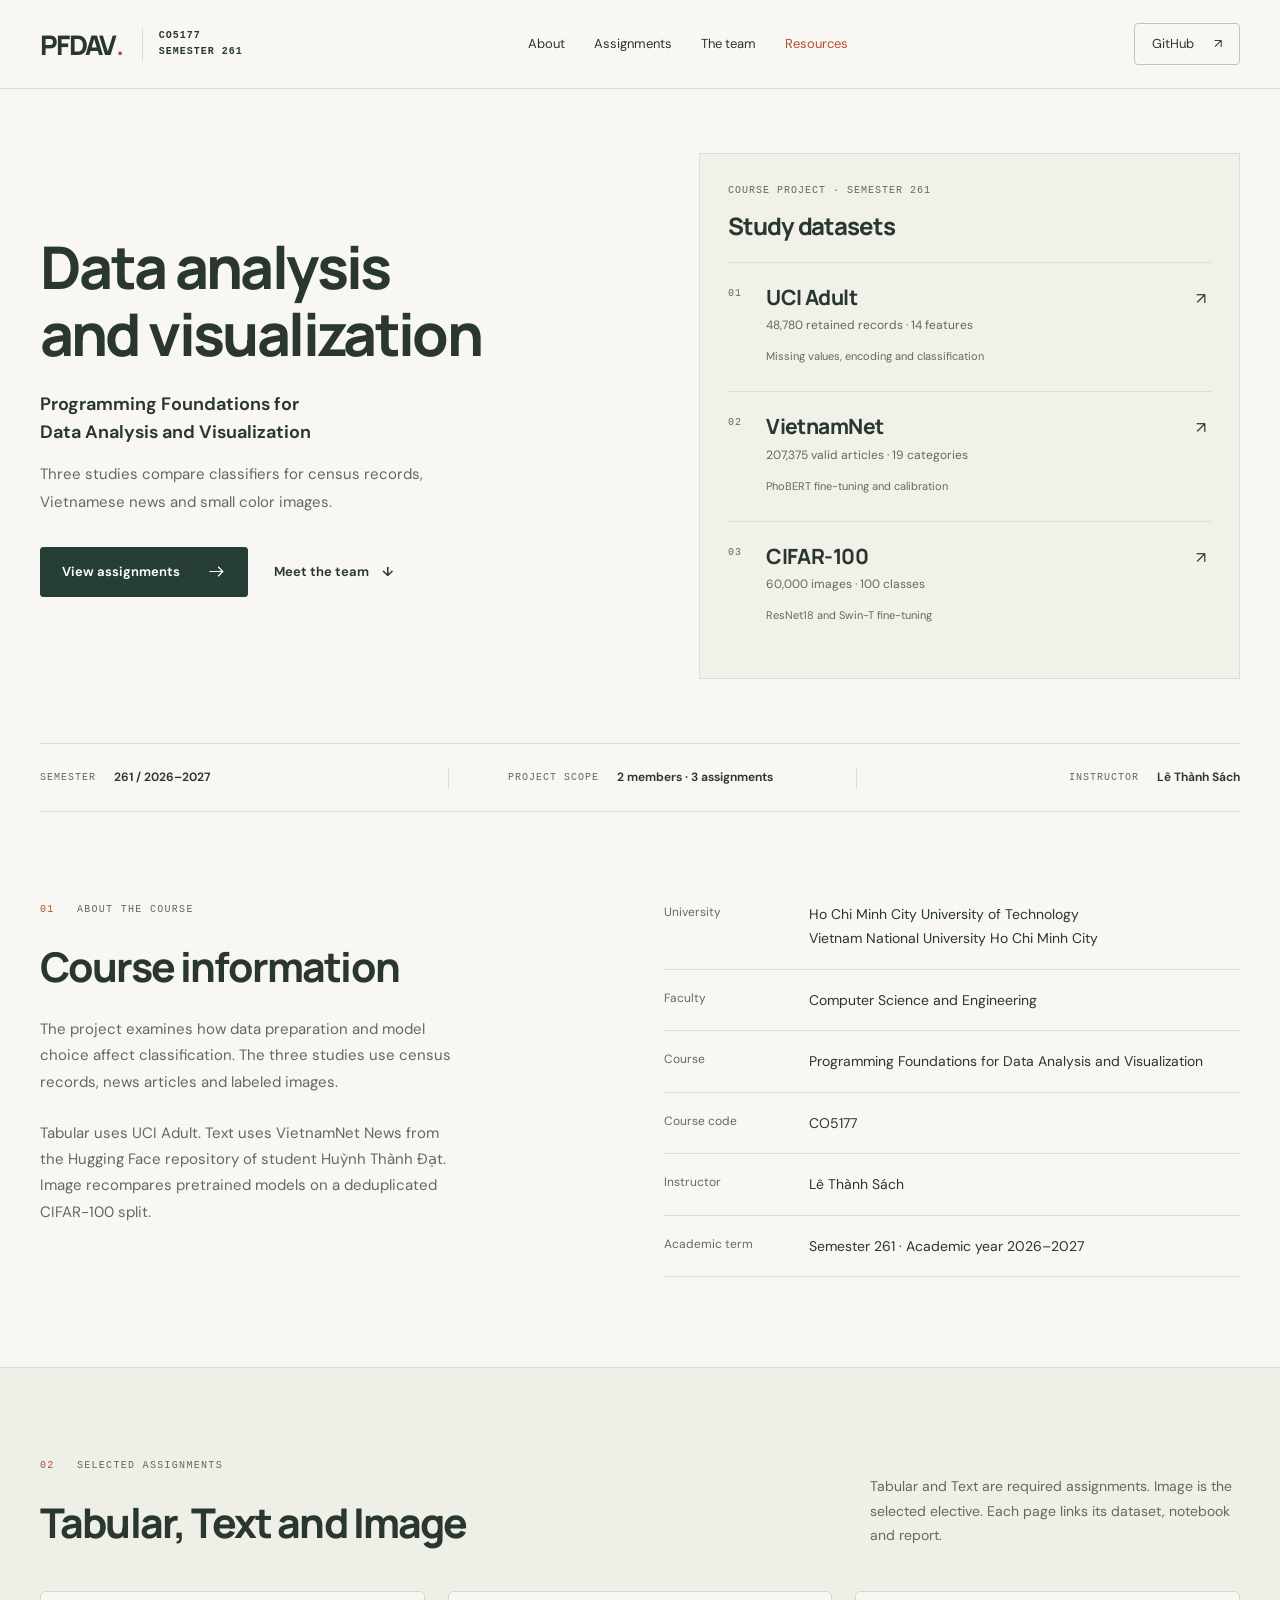
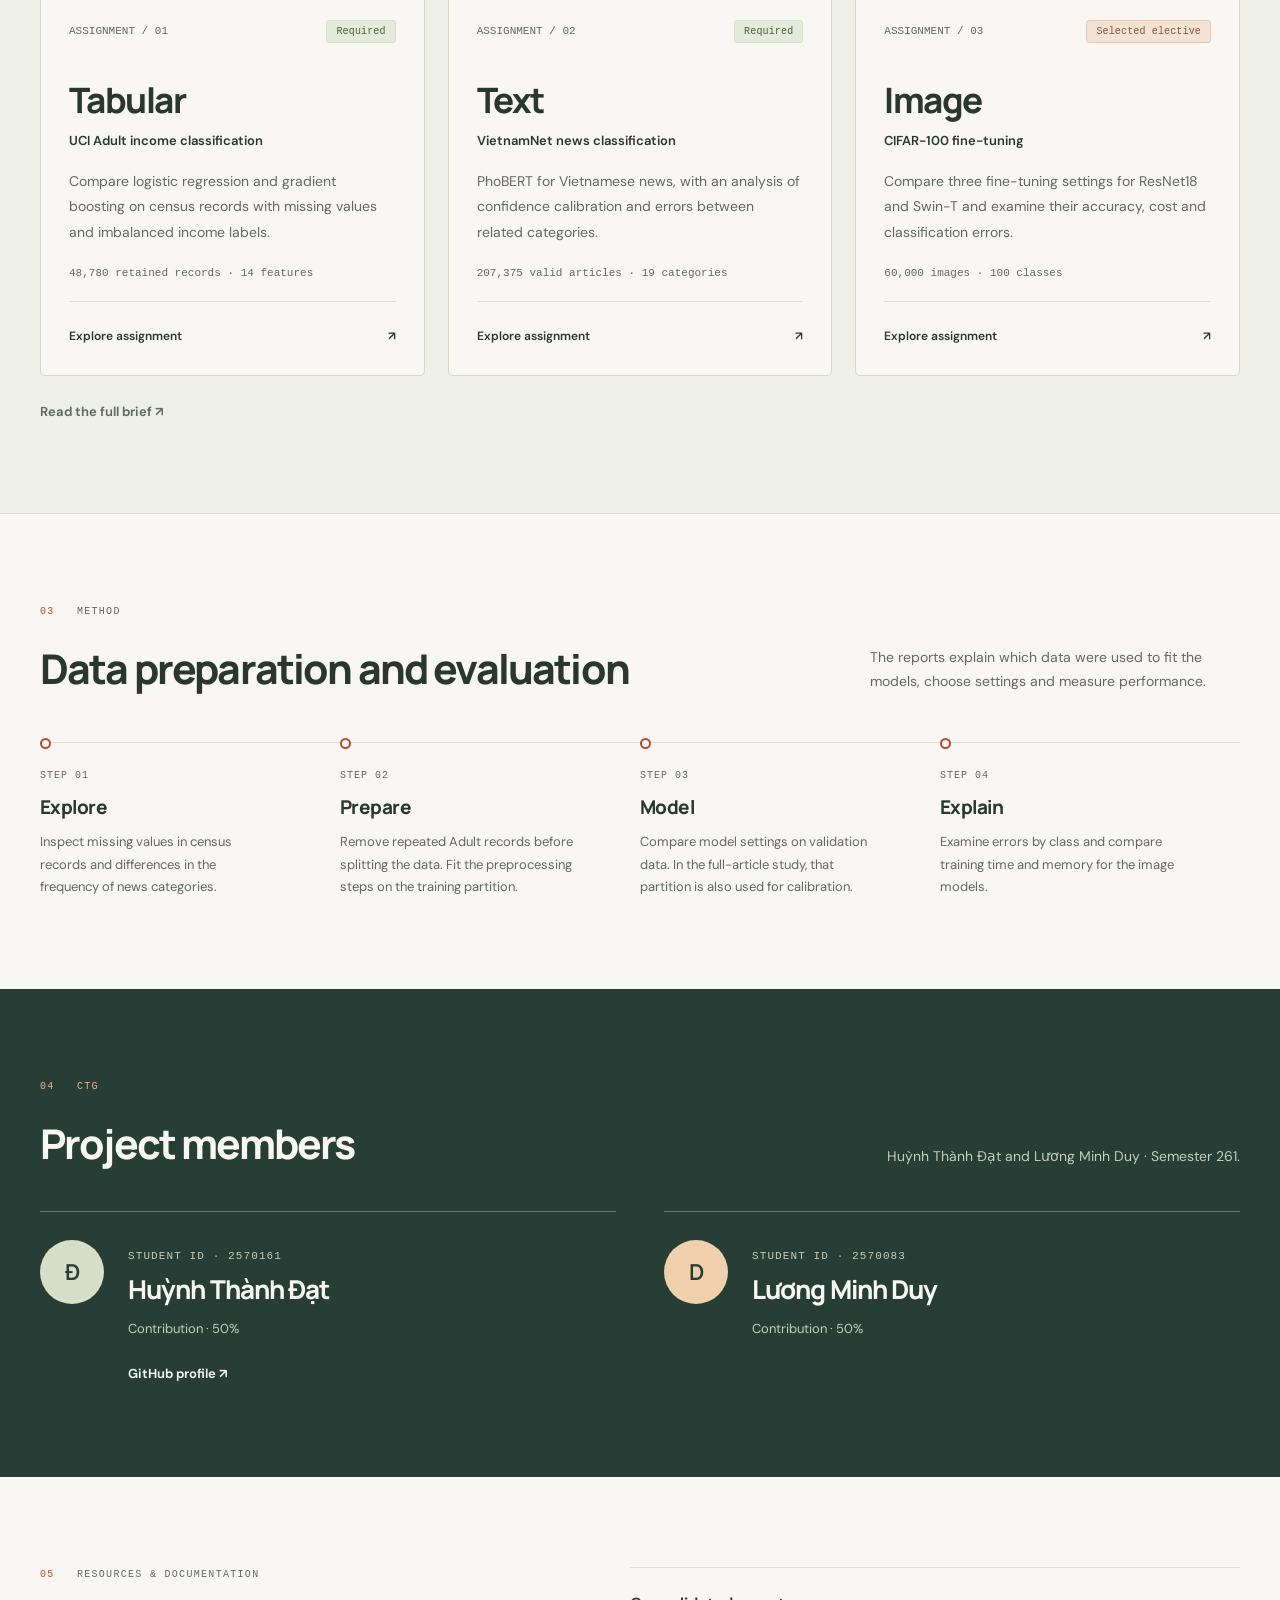
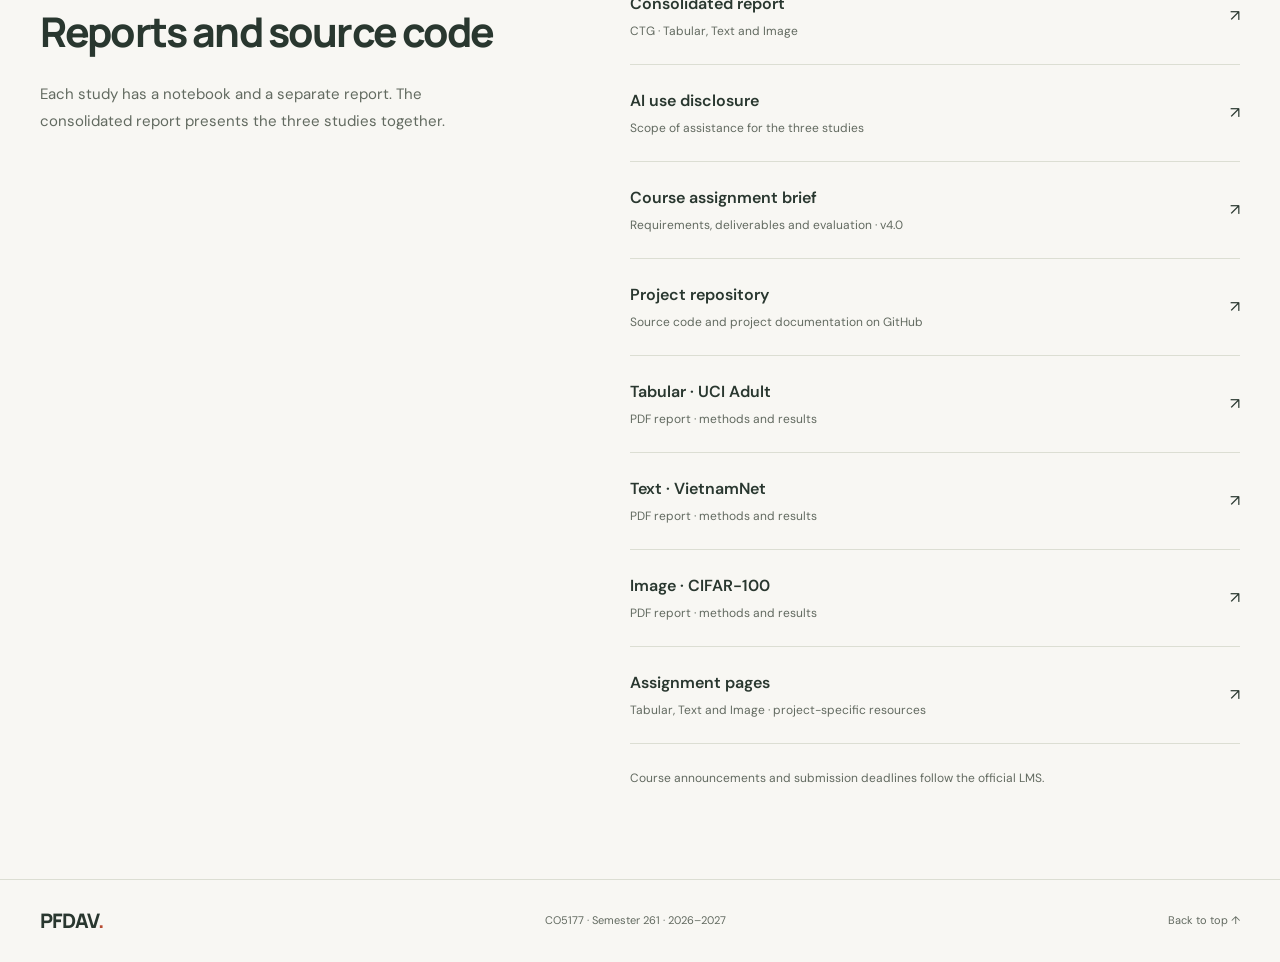
==== commit bbc077ca: "docs(coursework): align comparisons with rubric and record Colab run" ====
--- a/index.html
+++ b/index.html
@@ -23,7 +23,7 @@
 <aside class="study-overview" aria-label="Study datasets"><p class="mono">Course project · Semester 261</p><h2>Study datasets</h2><a class="study-row" href="assignments/tabular.html"><span class="mono">01</span><div><h3>UCI Adult</h3><p>48,780 retained records · 14 features</p><span>Missing values, encoding and classification</span></div><span aria-hidden="true">↗</span></a><a class="study-row" href="assignments/text.html"><span class="mono">02</span><div><h3>VietnamNet</h3><p>207,375 valid articles · 19 categories</p><span>PhoBERT fine-tuning and calibration</span></div><span aria-hidden="true">↗</span></a><a class="study-row" href="assignments/image.html"><span class="mono">03</span><div><h3>CIFAR-100</h3><p>60,000 images · 100 classes</p><span>ResNet18 and Swin-T fine-tuning</span></div><span aria-hidden="true">↗</span></a></aside>
 </section>
 <div class="meta-strip"><div><span class="mono">Semester</span><strong>261 / 2026–2027</strong></div><div><span class="mono">Project scope</span><strong>2 members · 3 assignments</strong></div><div><span class="mono">Instructor</span><strong>Lê Thành Sách</strong></div></div>
-<section class="section intro-grid" id="about" aria-labelledby="about-heading"><div><span class="section-label"><span>01</span> About the course</span><h2 id="about-heading">Course information</h2><p class="section-description">The project examines how data preparation and model choice affect classification. The three studies use census records, news articles and labeled images.</p><p class="section-description">Tabular uses UCI Adult. Text uses the VietnamNet corpus collected by the group. Image recompares pretrained models on a deduplicated CIFAR-100 split.</p></div><dl class="course-table"><div><dt>University</dt><dd>Ho Chi Minh City University of Technology<br>Vietnam National University Ho Chi Minh City</dd></div><div><dt>Faculty</dt><dd>Computer Science and Engineering</dd></div><div><dt>Course</dt><dd>Programming Foundations for Data Analysis and Visualization</dd></div><div><dt>Course code</dt><dd>CO5177</dd></div><div><dt>Instructor</dt><dd>Lê Thành Sách</dd></div><div><dt>Academic term</dt><dd>Semester 261 · Academic year 2026–2027</dd></div></dl></section>
+<section class="section intro-grid" id="about" aria-labelledby="about-heading"><div><span class="section-label"><span>01</span> About the course</span><h2 id="about-heading">Course information</h2><p class="section-description">The project examines how data preparation and model choice affect classification. The three studies use census records, news articles and labeled images.</p><p class="section-description">Tabular uses UCI Adult. Text uses VietnamNet News from the Hugging Face repository of student Huỳnh Thành Đạt. Image recompares pretrained models on a deduplicated CIFAR-100 split.</p></div><dl class="course-table"><div><dt>University</dt><dd>Ho Chi Minh City University of Technology<br>Vietnam National University Ho Chi Minh City</dd></div><div><dt>Faculty</dt><dd>Computer Science and Engineering</dd></div><div><dt>Course</dt><dd>Programming Foundations for Data Analysis and Visualization</dd></div><div><dt>Course code</dt><dd>CO5177</dd></div><div><dt>Instructor</dt><dd>Lê Thành Sách</dd></div><div><dt>Academic term</dt><dd>Semester 261 · Academic year 2026–2027</dd></div></dl></section>
 </div>
 <section class="section assignments-section" id="assignments" aria-labelledby="assignments-heading"><div class="container"><div class="section-top"><div><span class="section-label"><span>02</span> Selected assignments</span><h2 id="assignments-heading">Tabular, Text and Image</h2></div><p>Tabular and Text are required assignments. Image is the selected elective. Each page links its dataset, notebook and report.</p></div>
 <div class="assignment-grid">
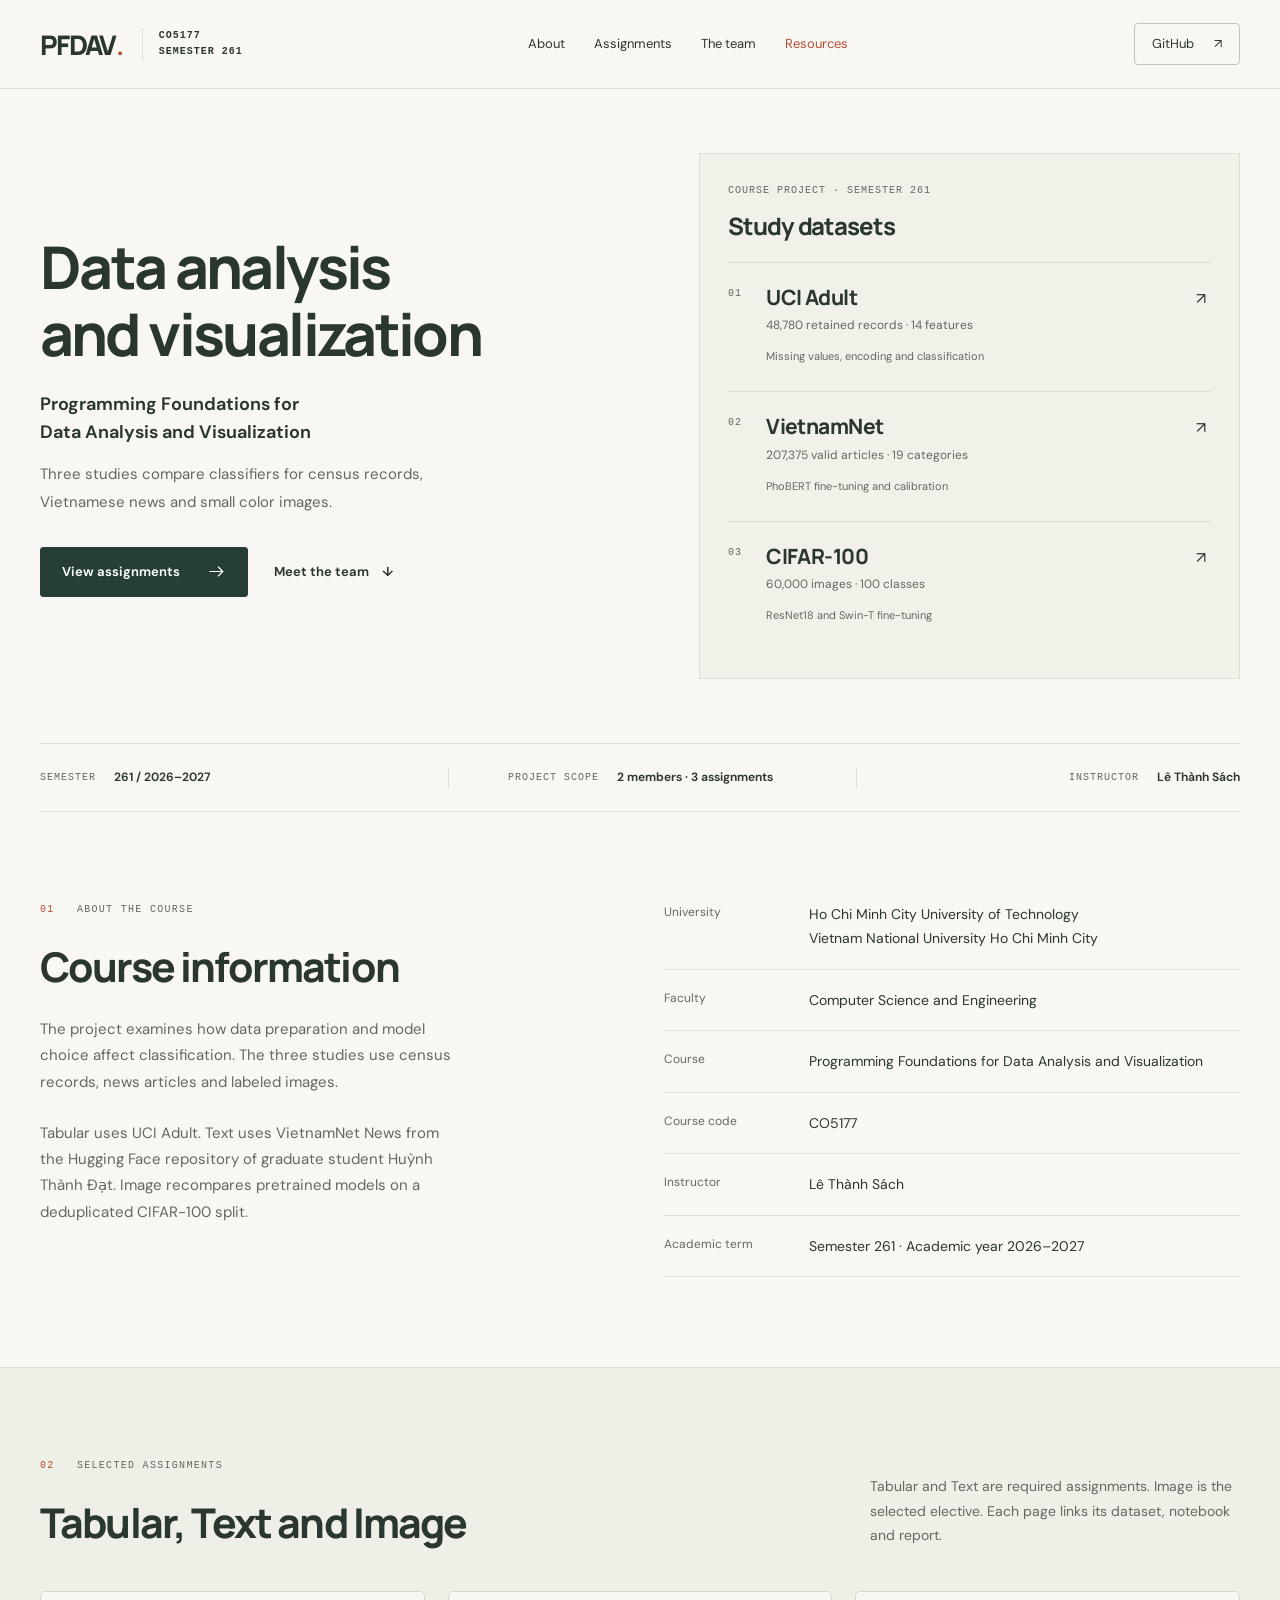
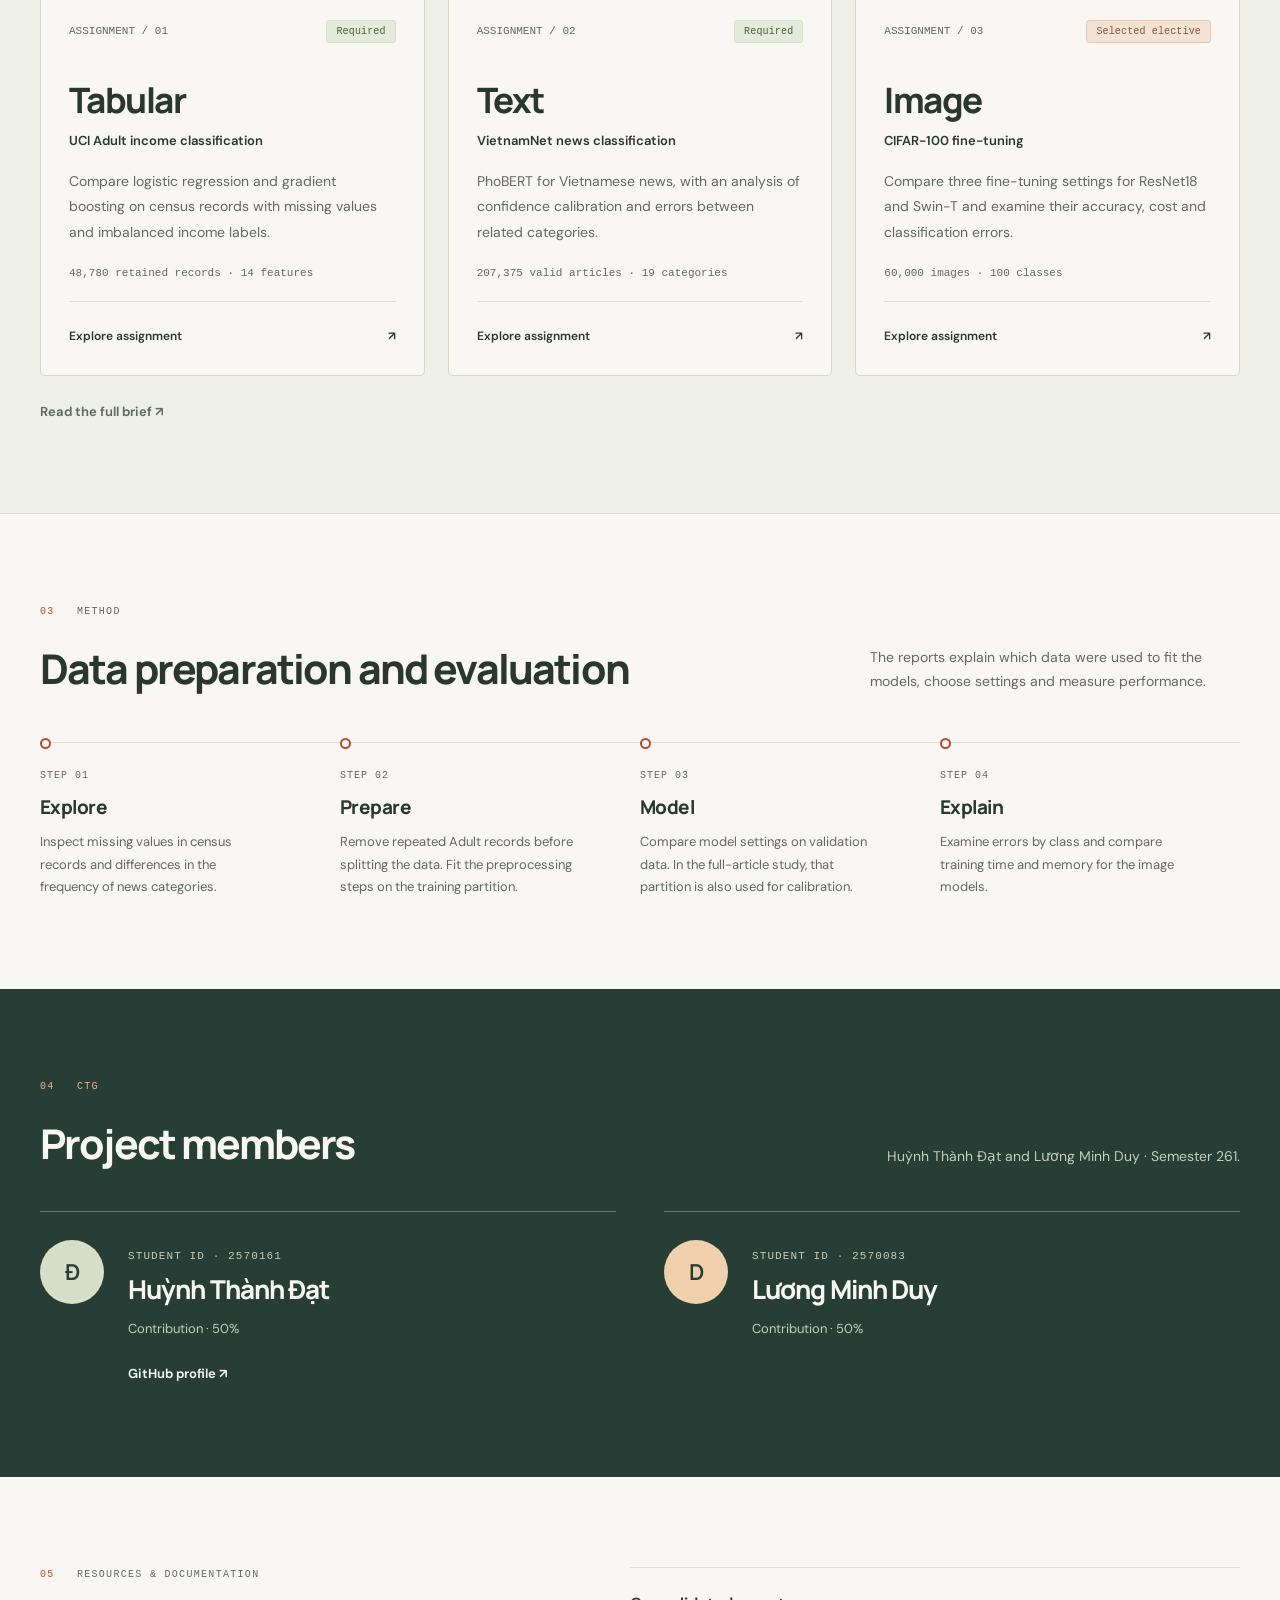
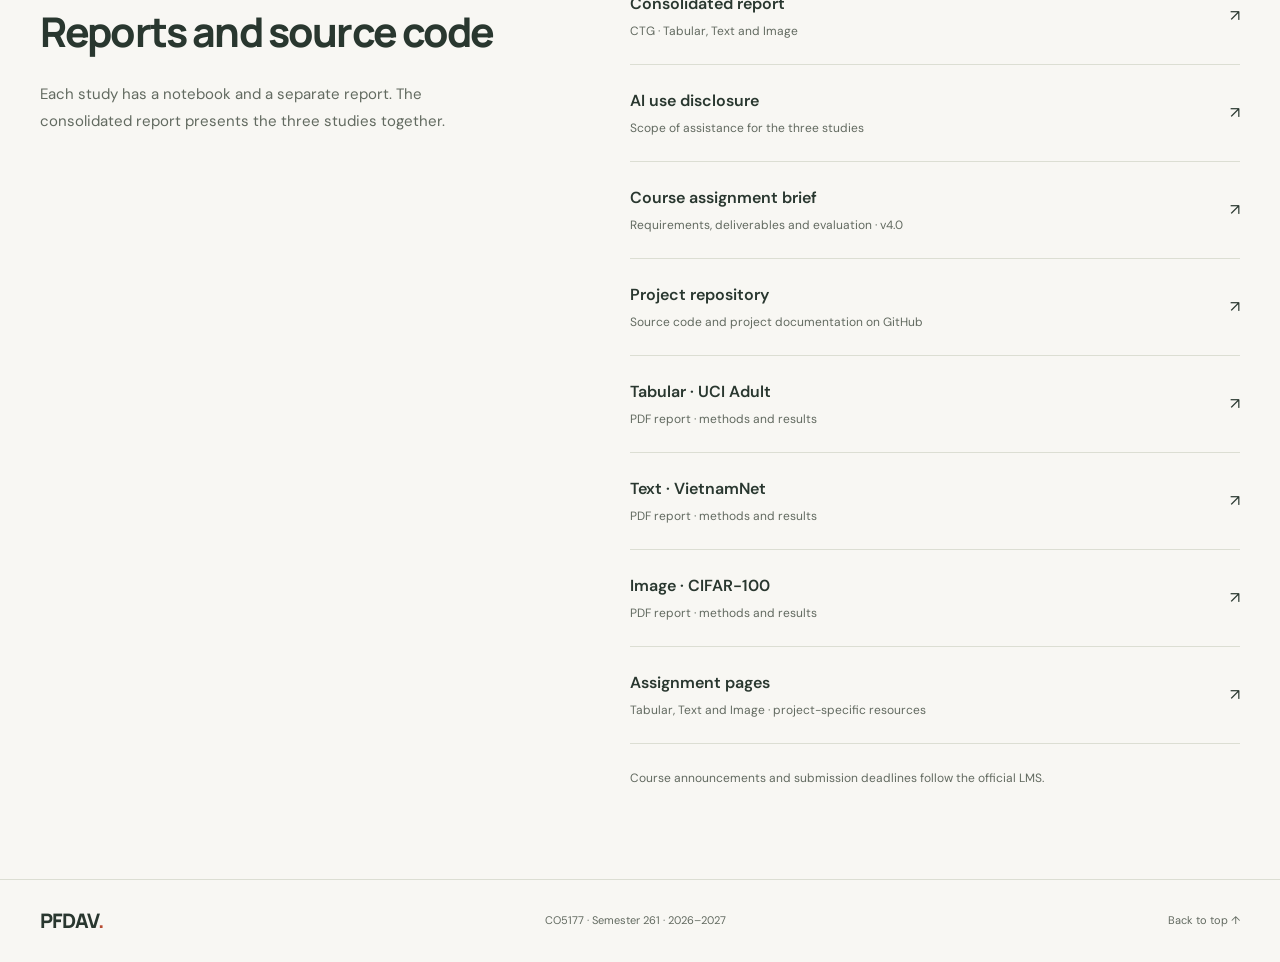
==== commit 37f9f814: "docs: strengthen report analysis and clean submission files" ====
--- a/index.html
+++ b/index.html
@@ -23,7 +23,7 @@
 <aside class="study-overview" aria-label="Study datasets"><p class="mono">Course project · Semester 261</p><h2>Study datasets</h2><a class="study-row" href="assignments/tabular.html"><span class="mono">01</span><div><h3>UCI Adult</h3><p>48,780 retained records · 14 features</p><span>Missing values, encoding and classification</span></div><span aria-hidden="true">↗</span></a><a class="study-row" href="assignments/text.html"><span class="mono">02</span><div><h3>VietnamNet</h3><p>207,375 valid articles · 19 categories</p><span>PhoBERT fine-tuning and calibration</span></div><span aria-hidden="true">↗</span></a><a class="study-row" href="assignments/image.html"><span class="mono">03</span><div><h3>CIFAR-100</h3><p>60,000 images · 100 classes</p><span>ResNet18 and Swin-T fine-tuning</span></div><span aria-hidden="true">↗</span></a></aside>
 </section>
 <div class="meta-strip"><div><span class="mono">Semester</span><strong>261 / 2026–2027</strong></div><div><span class="mono">Project scope</span><strong>2 members · 3 assignments</strong></div><div><span class="mono">Instructor</span><strong>Lê Thành Sách</strong></div></div>
-<section class="section intro-grid" id="about" aria-labelledby="about-heading"><div><span class="section-label"><span>01</span> About the course</span><h2 id="about-heading">Course information</h2><p class="section-description">The project examines how data preparation and model choice affect classification. The three studies use census records, news articles and labeled images.</p><p class="section-description">Tabular uses UCI Adult. Text uses VietnamNet News from the Hugging Face repository of student Huỳnh Thành Đạt. Image recompares pretrained models on a deduplicated CIFAR-100 split.</p></div><dl class="course-table"><div><dt>University</dt><dd>Ho Chi Minh City University of Technology<br>Vietnam National University Ho Chi Minh City</dd></div><div><dt>Faculty</dt><dd>Computer Science and Engineering</dd></div><div><dt>Course</dt><dd>Programming Foundations for Data Analysis and Visualization</dd></div><div><dt>Course code</dt><dd>CO5177</dd></div><div><dt>Instructor</dt><dd>Lê Thành Sách</dd></div><div><dt>Academic term</dt><dd>Semester 261 · Academic year 2026–2027</dd></div></dl></section>
+<section class="section intro-grid" id="about" aria-labelledby="about-heading"><div><span class="section-label"><span>01</span> About the course</span><h2 id="about-heading">Course information</h2><p class="section-description">The project examines how data preparation and model choice affect classification. The three studies use census records, news articles and labeled images.</p><p class="section-description">Tabular uses UCI Adult. Text uses VietnamNet News from the Hugging Face repository of graduate student Huỳnh Thành Đạt. Image recompares pretrained models on a deduplicated CIFAR-100 split.</p></div><dl class="course-table"><div><dt>University</dt><dd>Ho Chi Minh City University of Technology<br>Vietnam National University Ho Chi Minh City</dd></div><div><dt>Faculty</dt><dd>Computer Science and Engineering</dd></div><div><dt>Course</dt><dd>Programming Foundations for Data Analysis and Visualization</dd></div><div><dt>Course code</dt><dd>CO5177</dd></div><div><dt>Instructor</dt><dd>Lê Thành Sách</dd></div><div><dt>Academic term</dt><dd>Semester 261 · Academic year 2026–2027</dd></div></dl></section>
 </div>
 <section class="section assignments-section" id="assignments" aria-labelledby="assignments-heading"><div class="container"><div class="section-top"><div><span class="section-label"><span>02</span> Selected assignments</span><h2 id="assignments-heading">Tabular, Text and Image</h2></div><p>Tabular and Text are required assignments. Image is the selected elective. Each page links its dataset, notebook and report.</p></div>
 <div class="assignment-grid">
